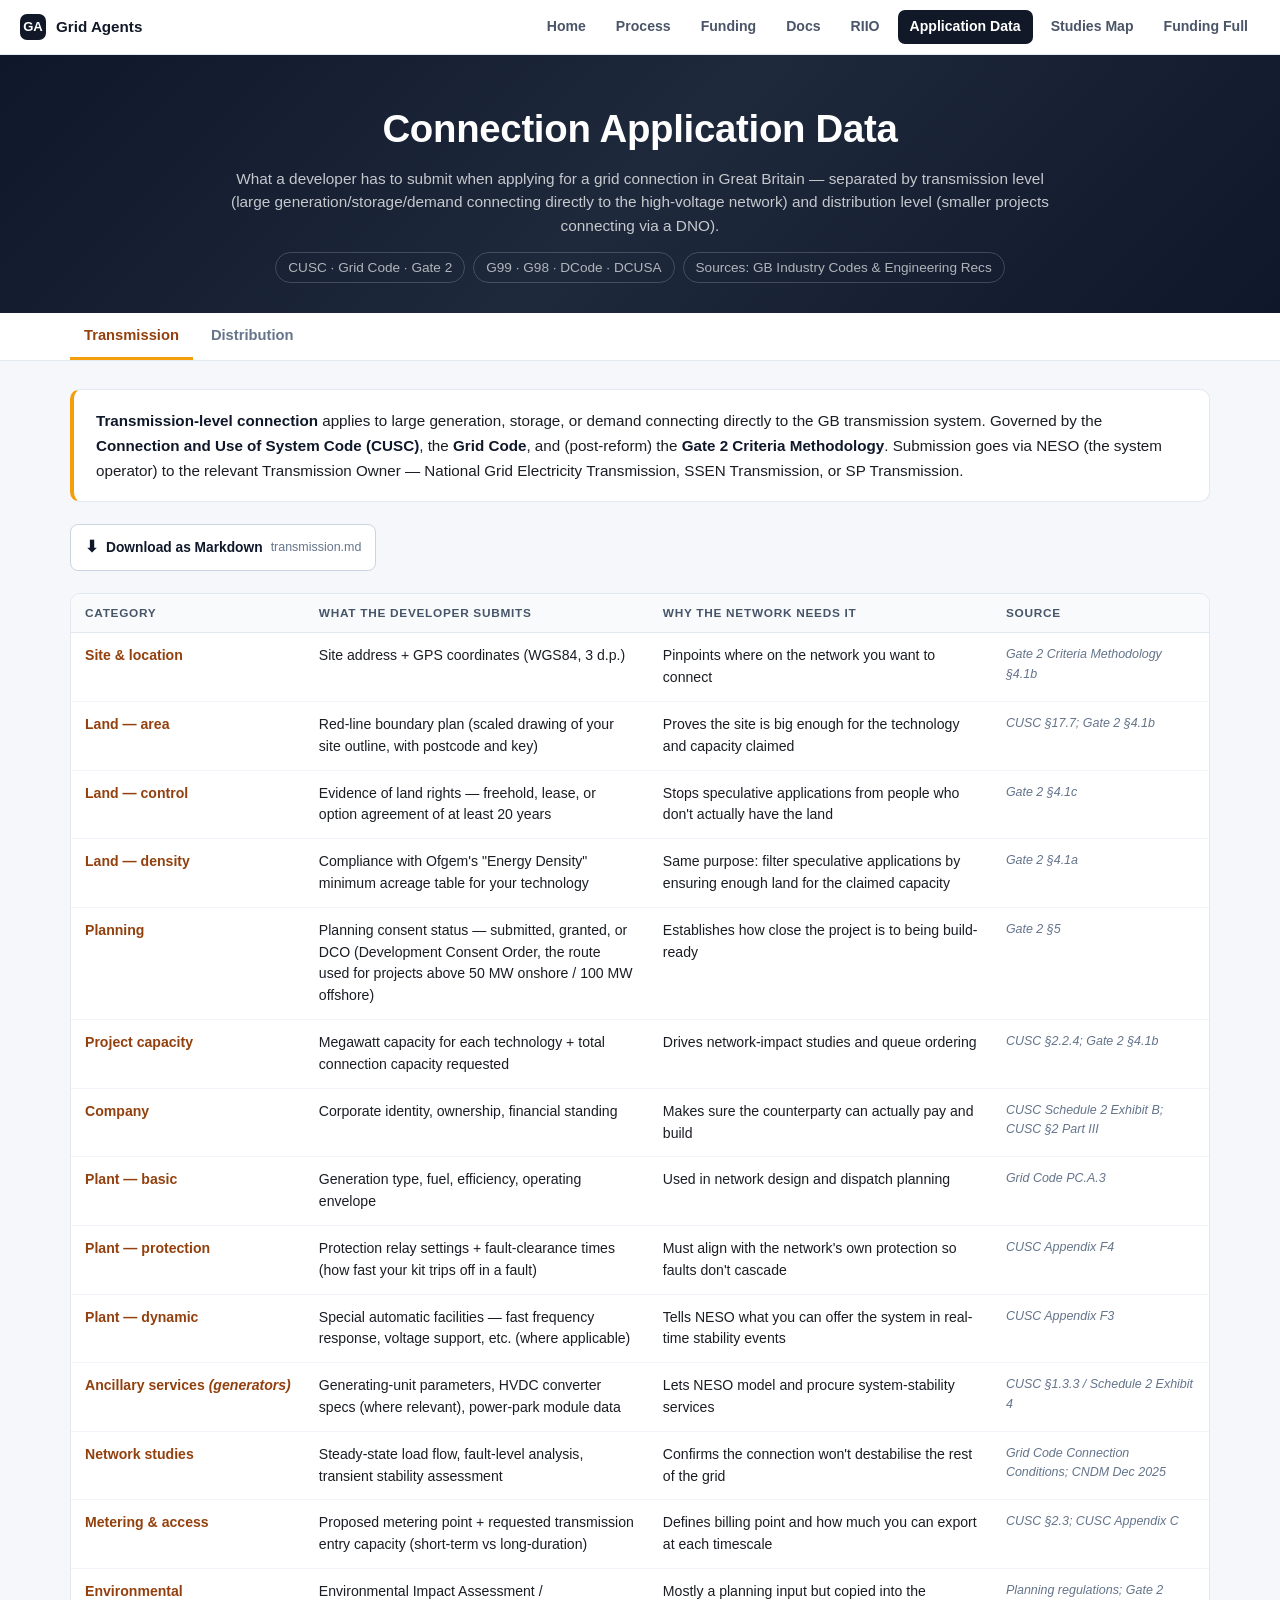
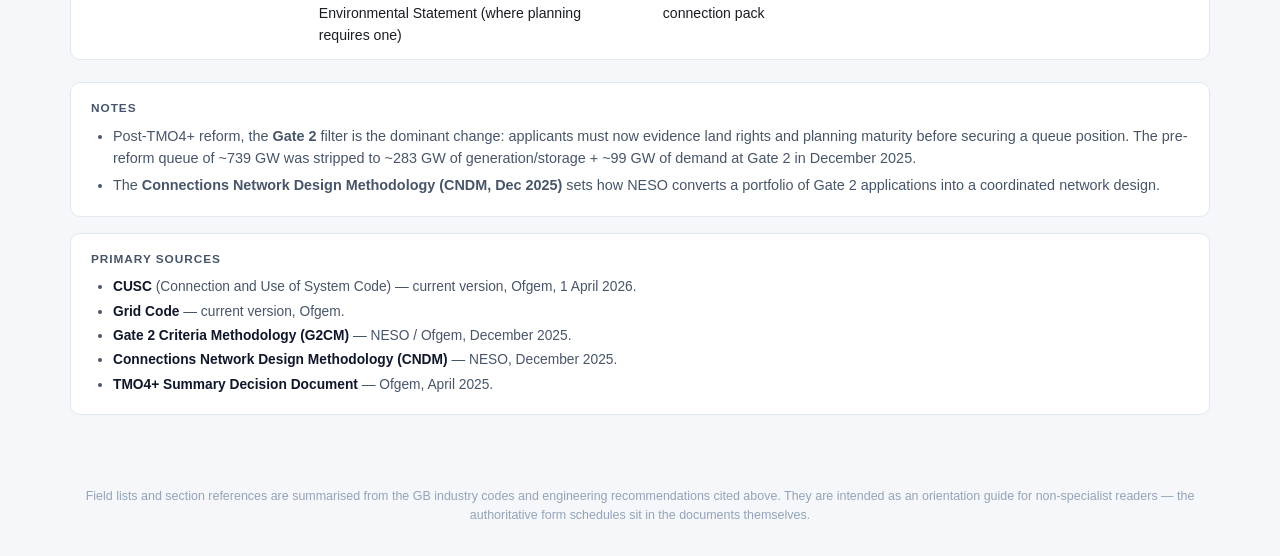
==== connection-application-data/index.html @ 0b3a5fea "add connection-application-data page; rewrite RIIO value-prop for non-technical readers - New /conne" ====
<!DOCTYPE html>
<html lang="en">
<head>
<meta charset="UTF-8">
<meta name="viewport" content="width=device-width, initial-scale=1.0">
<title>Connection Application Data — Transmission &amp; Distribution</title>
<link rel="stylesheet" href="../common/site-nav.css">
<script src="../common/site-nav.js" defer></script>
<style>
  * { margin: 0; padding: 0; box-sizing: border-box; }
  body {
    font-family: -apple-system, BlinkMacSystemFont, "Segoe UI", Roboto, "Helvetica Neue", Arial, sans-serif;
    background: #f5f7fa;
    color: #1a1d23;
    line-height: 1.55;
  }

  /* ── HERO ── */
  .hero {
    background: linear-gradient(135deg, #0f172a 0%, #1e293b 50%, #0f172a 100%);
    color: #fff;
    padding: 44px 20px 30px;
    text-align: center;
  }
  .hero h1 {
    font-size: clamp(1.7rem, 4vw, 2.4rem);
    margin-bottom: 8px;
    letter-spacing: -0.3px;
  }
  .hero-sub {
    color: rgba(255,255,255,0.75);
    max-width: 820px;
    margin: 0 auto 14px;
    font-size: 0.96rem;
  }
  .hero-stats {
    display: flex;
    gap: 8px;
    justify-content: center;
    flex-wrap: wrap;
    color: rgba(255,255,255,0.66);
    font-size: 0.85rem;
  }
  .hero-stat {
    border: 1px solid rgba(255,255,255,0.18);
    padding: 4px 12px;
    border-radius: 999px;
  }

  /* ── TABS ── */
  .tabs {
    background: #fff;
    border-bottom: 1px solid #e2e8f0;
    position: sticky;
    top: 54px;
    z-index: 50;
  }
  .tabs-inner {
    max-width: 1180px;
    margin: 0 auto;
    padding: 0 20px;
    display: flex;
    gap: 4px;
    overflow-x: auto;
  }
  .tab-btn {
    background: none;
    border: 0;
    padding: 14px 14px;
    font-size: 0.92rem;
    font-weight: 600;
    color: #64748b;
    cursor: pointer;
    border-bottom: 3px solid transparent;
    white-space: nowrap;
    font-family: inherit;
    transition: color 0.15s, border-color 0.15s;
  }
  .tab-btn:hover { color: #1a1d23; }
  .tab-btn.active.tx   { color: #92400e; border-bottom-color: #f59e0b; }
  .tab-btn.active.dist { color: #0369a1; border-bottom-color: #0ea5e9; }

  /* ── PANELS ── */
  .panel { display: none; }
  .panel.active { display: block; }
  .panel-inner {
    max-width: 1180px;
    margin: 0 auto;
    padding: 28px 20px 56px;
  }

  /* ── INTRO ── */
  .intro {
    background: #fff;
    border: 1px solid #e2e8f0;
    border-left: 4px solid #f59e0b;
    border-radius: 10px;
    padding: 18px 22px;
    margin-bottom: 22px;
    font-size: 0.95rem;
    color: #1a1d23;
    line-height: 1.65;
  }
  .panel.dist .intro { border-left-color: #0ea5e9; }
  .intro b { color: #0f172a; }

  /* ── TABLE ── */
  .data-table-wrap {
    background: #fff;
    border: 1px solid #e2e8f0;
    border-radius: 10px;
    overflow: hidden;
    margin-bottom: 22px;
  }
  table.data {
    width: 100%;
    border-collapse: collapse;
    font-size: 0.88rem;
  }
  table.data thead th {
    background: #f8fafc;
    color: #475569;
    text-align: left;
    font-size: 0.74rem;
    font-weight: 700;
    text-transform: uppercase;
    letter-spacing: 0.06em;
    padding: 10px 14px;
    border-bottom: 1px solid #e2e8f0;
  }
  table.data tbody td {
    padding: 12px 14px;
    border-bottom: 1px solid #f1f5f9;
    vertical-align: top;
    line-height: 1.55;
  }
  table.data tbody tr:last-child td { border-bottom: 0; }
  table.data tbody tr:hover { background: #fafbfc; }
  table.data .cat {
    font-weight: 700;
    color: #0f172a;
    white-space: nowrap;
  }
  .panel.tx   table.data .cat { color: #92400e; }
  .panel.dist table.data .cat { color: #0369a1; }
  table.data .src {
    font-size: 0.78rem;
    color: #64748b;
    font-style: italic;
  }
  @media (max-width: 760px) {
    table.data thead { display: none; }
    table.data tbody td { display: block; padding: 6px 14px; border: 0; }
    table.data tbody tr {
      display: block;
      border-bottom: 1px solid #e2e8f0;
      padding: 10px 0;
    }
    table.data tbody tr:last-child { border-bottom: 0; }
    table.data .cat { padding-top: 10px; font-size: 0.78rem; text-transform: uppercase; letter-spacing: 0.06em; }
    table.data .src { padding-bottom: 10px; }
  }

  /* ── NOTES + SOURCES ── */
  .notes, .srcbox {
    background: #fff;
    border: 1px solid #e2e8f0;
    border-radius: 10px;
    padding: 16px 20px;
    margin-bottom: 16px;
    font-size: 0.9rem;
    color: #475569;
  }
  .notes h3, .srcbox h3 {
    font-size: 0.74rem;
    text-transform: uppercase;
    letter-spacing: 0.08em;
    color: #475569;
    margin-bottom: 8px;
  }
  .notes ul { padding-left: 22px; }
  .notes li { margin-bottom: 4px; }
  .srcbox ul { padding-left: 22px; }
  .srcbox li { margin-bottom: 3px; font-size: 0.86rem; }
  .srcbox b { color: #0f172a; }

  /* ── DOWNLOAD STRIP ── */
  .download-strip {
    display: flex;
    gap: 12px;
    flex-wrap: wrap;
    margin-bottom: 22px;
  }
  .dl-btn {
    display: inline-flex;
    align-items: center;
    gap: 8px;
    padding: 10px 14px;
    background: #fff;
    border: 1px solid #cbd5e1;
    border-radius: 8px;
    color: #0f172a;
    font-size: 0.86rem;
    font-weight: 600;
    text-decoration: none;
    transition: all 0.15s;
  }
  .dl-btn:hover {
    border-color: #0f172a;
    background: #f8fafc;
    transform: translateY(-1px);
  }
  .dl-btn .dl-icon { font-size: 1rem; }
  .dl-btn .dl-meta { color: #64748b; font-weight: 500; font-size: 0.78rem; }

  /* ── DISCLAIMER ── */
  .disclaimer {
    max-width: 1180px;
    margin: 0 auto;
    padding: 0 20px 32px;
    color: #94a3b8;
    font-size: 0.78rem;
    text-align: center;
    line-height: 1.5;
  }
</style>
</head>
<body>

<header class="hero">
  <h1>Connection Application Data</h1>
  <div class="hero-sub">
    What a developer has to submit when applying for a grid connection in Great Britain — separated by transmission level (large generation/storage/demand connecting directly to the high-voltage network) and distribution level (smaller projects connecting via a DNO).
  </div>
  <div class="hero-stats">
    <span class="hero-stat">CUSC · Grid Code · Gate 2</span>
    <span class="hero-stat">G99 · G98 · DCode · DCUSA</span>
    <span class="hero-stat">Sources: GB Industry Codes &amp; Engineering Recs</span>
  </div>
</header>

<nav class="tabs" aria-label="Sections">
  <div class="tabs-inner" id="tabs">
    <button class="tab-btn tx active" data-tab="tx">Transmission</button>
    <button class="tab-btn dist" data-tab="dist">Distribution</button>
  </div>
</nav>

<!-- ═══ TRANSMISSION ═══ -->
<section class="panel tx active" id="panel-tx">
  <div class="panel-inner">

    <div class="intro">
      <b>Transmission-level connection</b> applies to large generation, storage, or demand connecting directly to the GB transmission system. Governed by the <b>Connection and Use of System Code (CUSC)</b>, the <b>Grid Code</b>, and (post-reform) the <b>Gate 2 Criteria Methodology</b>. Submission goes via NESO (the system operator) to the relevant Transmission Owner — National Grid Electricity Transmission, SSEN Transmission, or SP Transmission.
    </div>

    <div class="download-strip">
      <a class="dl-btn" href="transmission.md" download>
        <span class="dl-icon">⬇</span>
        <span>Download as Markdown</span>
        <span class="dl-meta">transmission.md</span>
      </a>
    </div>

    <div class="data-table-wrap">
      <table class="data">
        <thead>
          <tr>
            <th style="width: 16%">Category</th>
            <th style="width: 32%">What the developer submits</th>
            <th style="width: 32%">Why the network needs it</th>
            <th style="width: 20%">Source</th>
          </tr>
        </thead>
        <tbody>
          <tr><td class="cat">Site &amp; location</td><td>Site address + GPS coordinates (WGS84, 3 d.p.)</td><td>Pinpoints where on the network you want to connect</td><td class="src">Gate 2 Criteria Methodology §4.1b</td></tr>
          <tr><td class="cat">Land — area</td><td>Red-line boundary plan (scaled drawing of your site outline, with postcode and key)</td><td>Proves the site is big enough for the technology and capacity claimed</td><td class="src">CUSC §17.7; Gate 2 §4.1b</td></tr>
          <tr><td class="cat">Land — control</td><td>Evidence of land rights — freehold, lease, or option agreement of at least 20 years</td><td>Stops speculative applications from people who don't actually have the land</td><td class="src">Gate 2 §4.1c</td></tr>
          <tr><td class="cat">Land — density</td><td>Compliance with Ofgem's "Energy Density" minimum acreage table for your technology</td><td>Same purpose: filter speculative applications by ensuring enough land for the claimed capacity</td><td class="src">Gate 2 §4.1a</td></tr>
          <tr><td class="cat">Planning</td><td>Planning consent status — submitted, granted, or DCO (Development Consent Order, the route used for projects above 50 MW onshore / 100 MW offshore)</td><td>Establishes how close the project is to being build-ready</td><td class="src">Gate 2 §5</td></tr>
          <tr><td class="cat">Project capacity</td><td>Megawatt capacity for each technology + total connection capacity requested</td><td>Drives network-impact studies and queue ordering</td><td class="src">CUSC §2.2.4; Gate 2 §4.1b</td></tr>
          <tr><td class="cat">Company</td><td>Corporate identity, ownership, financial standing</td><td>Makes sure the counterparty can actually pay and build</td><td class="src">CUSC Schedule 2 Exhibit B; CUSC §2 Part III</td></tr>
          <tr><td class="cat">Plant — basic</td><td>Generation type, fuel, efficiency, operating envelope</td><td>Used in network design and dispatch planning</td><td class="src">Grid Code PC.A.3</td></tr>
          <tr><td class="cat">Plant — protection</td><td>Protection relay settings + fault-clearance times (how fast your kit trips off in a fault)</td><td>Must align with the network's own protection so faults don't cascade</td><td class="src">CUSC Appendix F4</td></tr>
          <tr><td class="cat">Plant — dynamic</td><td>Special automatic facilities — fast frequency response, voltage support, etc. (where applicable)</td><td>Tells NESO what you can offer the system in real-time stability events</td><td class="src">CUSC Appendix F3</td></tr>
          <tr><td class="cat">Ancillary services <em>(generators)</em></td><td>Generating-unit parameters, HVDC converter specs (where relevant), power-park module data</td><td>Lets NESO model and procure system-stability services</td><td class="src">CUSC §1.3.3 / Schedule 2 Exhibit 4</td></tr>
          <tr><td class="cat">Network studies</td><td>Steady-state load flow, fault-level analysis, transient stability assessment</td><td>Confirms the connection won't destabilise the rest of the grid</td><td class="src">Grid Code Connection Conditions; CNDM Dec 2025</td></tr>
          <tr><td class="cat">Metering &amp; access</td><td>Proposed metering point + requested transmission entry capacity (short-term vs long-duration)</td><td>Defines billing point and how much you can export at each timescale</td><td class="src">CUSC §2.3; CUSC Appendix C</td></tr>
          <tr><td class="cat">Environmental</td><td>Environmental Impact Assessment / Environmental Statement (where planning requires one)</td><td>Mostly a planning input but copied into the connection pack</td><td class="src">Planning regulations; Gate 2</td></tr>
        </tbody>
      </table>
    </div>

    <div class="notes">
      <h3>Notes</h3>
      <ul>
        <li>Post-TMO4+ reform, the <b>Gate 2</b> filter is the dominant change: applicants must now evidence land rights and planning maturity before securing a queue position. The pre-reform queue of ~739 GW was stripped to ~283 GW of generation/storage + ~99 GW of demand at Gate 2 in December 2025.</li>
        <li>The <b>Connections Network Design Methodology (CNDM, Dec 2025)</b> sets how NESO converts a portfolio of Gate 2 applications into a coordinated network design.</li>
      </ul>
    </div>

    <div class="srcbox">
      <h3>Primary sources</h3>
      <ul>
        <li><b>CUSC</b> (Connection and Use of System Code) — current version, Ofgem, 1 April 2026.</li>
        <li><b>Grid Code</b> — current version, Ofgem.</li>
        <li><b>Gate 2 Criteria Methodology (G2CM)</b> — NESO / Ofgem, December 2025.</li>
        <li><b>Connections Network Design Methodology (CNDM)</b> — NESO, December 2025.</li>
        <li><b>TMO4+ Summary Decision Document</b> — Ofgem, April 2025.</li>
      </ul>
    </div>
  </div>
</section>

<!-- ═══ DISTRIBUTION ═══ -->
<section class="panel dist" id="panel-dist">
  <div class="panel-inner">

    <div class="intro">
      <b>Distribution-level connection</b> applies to smaller generation (broadly under ~50 MW) and demand connecting via a <b>Distribution Network Operator (DNO)</b> — the company that owns the lower-voltage local network. Governed by the <b>Distribution Code (DCode)</b>, <b>Engineering Recommendation G99</b> for generation (and <b>G98</b> for the smallest microgenerators), and <b>DCUSA</b> for the commercial side. The pathway and form depend on the project's G99 <b>Type</b>: A is the smallest (≤1 MW), B is 1–10 MW, C is 10–50 MW, D is ≥50 MW or transmission-connected.
    </div>

    <div class="download-strip">
      <a class="dl-btn" href="distribution.md" download>
        <span class="dl-icon">⬇</span>
        <span>Download as Markdown</span>
        <span class="dl-meta">distribution.md</span>
      </a>
    </div>

    <div class="data-table-wrap">
      <table class="data">
        <thead>
          <tr>
            <th style="width: 16%">Category</th>
            <th style="width: 32%">What the developer submits</th>
            <th style="width: 32%">Why the DNO needs it</th>
            <th style="width: 20%">Source</th>
          </tr>
        </thead>
        <tbody>
          <tr><td class="cat">Applicant</td><td>Customer name, address, agent / installer details</td><td>Identifies counterparty and point of contact</td><td class="src">G99 Design Phase</td></tr>
          <tr><td class="cat">Site plan</td><td>Scaled plan showing buildings, roads, boundary, and proposed substation location</td><td>DNO needs to know what's there before quoting design and cost</td><td class="src">G99 Design Phase; DCode DPC §6</td></tr>
          <tr><td class="cat">Connection point</td><td>Proposed metering location + maximum capacity (kVA) at each point</td><td>Defines where the meter goes and how much power can flow</td><td class="src">G99 Design Phase</td></tr>
          <tr><td class="cat">Project type</td><td>G99 classification — Type A (≤1 MW), Type B (1–10 MW), Type C (10–50 MW), Type D (≥50 MW or transmission-connected)</td><td>Sets which application pathway, form, and tests apply</td><td class="src">G99 §2.2</td></tr>
          <tr><td class="cat">Technology</td><td>Fuel / technology — solar PV, wind, battery, CHP, etc. — and how it interfaces with the network</td><td>Determines control and protection requirements</td><td class="src">G99 Standard Application / Fast-Track SGI-1/2/3</td></tr>
          <tr><td class="cat">Type-test evidence</td><td>Manufacturer certification that the unit passes the relevant type test (G98 for the smallest, G99 above)</td><td>Confirms the equipment is approved for use on a UK distribution network</td><td class="src">G99 Construction Phase; DCode DPC §7</td></tr>
          <tr><td class="cat">PGMD <em>(Type B/C/D)</em></td><td>Power Generating Module Document — compliance statement + full technical data sheet</td><td>Single document evidencing the unit meets every G99 criterion</td><td class="src">G99 Construction Phase</td></tr>
          <tr><td class="cat">Protection &amp; islanding</td><td>Settings for the relays + the anti-islanding scheme (which prevents you keeping a dead bit of the grid energised on your own)</td><td>Critical for safety of DNO field staff during faults</td><td class="src">G99 §16–19</td></tr>
          <tr><td class="cat">Performance data</td><td>Efficiency curves, active / reactive power control range, voltage-control capability</td><td>DNO uses this to design the local network around your kit</td><td class="src">G99 Annex C</td></tr>
          <tr><td class="cat">Network impact study</td><td>Output of any impact assessment / feasibility study run before submission (where the application size requires it)</td><td>Identifies whether reinforcement is needed or whether you accept curtailed export</td><td class="src">G99 Fast-Track or Standard pathway</td></tr>
          <tr><td class="cat">Installation form</td><td>Form A1-1 / A1-2 (Type A) or Standard Application Form (Type B/C/D)</td><td>The DNO's permission slip — pre-installation for Type B+, post-installation notification for some Type A</td><td class="src">G99 Forms A1-1, A1-2, A3-1, A3-2</td></tr>
          <tr><td class="cat">Commissioning tests</td><td>Test results — Type A: A3-1 / A3-2; Type B/C: Form B3 / C3 + interface-protection test report</td><td>Proves the kit actually behaves on site as it did in the factory</td><td class="src">G99 §16–19</td></tr>
          <tr><td class="cat">Operational Notifications <em>(B/C/D)</em></td><td>EON (Energisation), ION (Interim), FON (Final) — three sequential sign-offs</td><td>Lets the DNO release energisation in stages, withholding final approval until everything is confirmed</td><td class="src">G99 Operational Notifications</td></tr>
          <tr><td class="cat">Land &amp; planning</td><td>Evidence of right to occupy + any planning consent</td><td>Same as transmission, scaled down: prevents speculative applications</td><td class="src">DCode DPC §6</td></tr>
        </tbody>
      </table>
    </div>

    <div class="notes">
      <h3>Notes</h3>
      <ul>
        <li>The G98 / G99 split is a <b>size cut-off</b>: G98 covers fit-and-inform installations up to 16 A per phase (typical domestic rooftop solar). G99 covers everything larger.</li>
        <li>Type A applications are deliberately streamlined — the network impact of a single small generator is local. Larger Types (B / C / D) carry progressively more documentation and stage-gated commissioning, because their fault contribution and voltage impact reach further.</li>
      </ul>
    </div>

    <div class="srcbox">
      <h3>Primary sources</h3>
      <ul>
        <li><b>Distribution Code (DCode)</b> — version 58, Energy Networks Association.</li>
        <li><b>DCUSA</b> (Distribution Connection and Use of System Agreement) — version 18.1.</li>
        <li><b>Engineering Recommendation G99</b> — guidance document, ENA, January 2023.</li>
        <li><b>Engineering Recommendation G98</b> — for fit-and-inform microgeneration installations.</li>
      </ul>
    </div>
  </div>
</section>

<div class="disclaimer">
  Field lists and section references are summarised from the GB industry codes and engineering recommendations cited above. They are intended as an orientation guide for non-specialist readers — the authoritative form schedules sit in the documents themselves.
</div>

<script>
(function () {
  const tabsRoot = document.getElementById("tabs");
  tabsRoot.addEventListener("click", function (e) {
    const btn = e.target.closest(".tab-btn");
    if (!btn) return;
    const tab = btn.dataset.tab;
    tabsRoot.querySelectorAll(".tab-btn").forEach(b => b.classList.toggle("active", b === btn));
    document.querySelectorAll(".panel").forEach(p => {
      p.classList.toggle("active", p.id === "panel-" + tab);
    });
    window.scrollTo({ top: 0, behavior: "smooth" });
  });
})();
</script>
</body>
</html>
---- common/site-nav.css ----
.site-nav {
  position: sticky;
  top: 0;
  z-index: 900;
  background: rgba(255, 255, 255, 0.96);
  border-bottom: 1px solid #e2e8f0;
  box-shadow: 0 1px 2px rgba(15, 23, 42, 0.04);
  color: #1a1d23;
  font-family: -apple-system, BlinkMacSystemFont, "Segoe UI", Roboto, "Helvetica Neue", Arial, sans-serif;
  backdrop-filter: blur(12px);
}

.site-nav * {
  box-sizing: border-box;
}

.site-nav__inner {
  max-width: 1400px;
  min-height: 54px;
  margin: 0 auto;
  padding: 0 20px;
  display: flex;
  align-items: center;
  gap: 16px;
}

.site-nav__brand {
  display: inline-flex;
  align-items: center;
  gap: 10px;
  color: #111827;
  text-decoration: none;
  font-size: 0.95rem;
  font-weight: 700;
  white-space: nowrap;
}

.site-nav__mark {
  width: 26px;
  height: 26px;
  border-radius: 7px;
  display: inline-flex;
  align-items: center;
  justify-content: center;
  background: #111827;
  color: #fff;
  font-size: 0.82rem;
  line-height: 1;
  letter-spacing: 0;
}

.site-nav__links {
  margin-left: auto;
  display: flex;
  align-items: center;
  gap: 6px;
}

.site-nav__link {
  display: inline-flex;
  align-items: center;
  min-height: 34px;
  padding: 0 12px;
  border-radius: 7px;
  color: #4a5568;
  text-decoration: none;
  font-size: 0.88rem;
  font-weight: 600;
  white-space: nowrap;
}

.site-nav__link:hover {
  background: #f1f5f9;
  color: #111827;
}

.site-nav__link[aria-current="page"] {
  background: #111827;
  color: #fff;
}

.site-nav__toggle {
  display: none;
  margin-left: auto;
  width: 38px;
  height: 38px;
  border: 1px solid #cbd5e1;
  border-radius: 8px;
  background: #fff;
  color: #111827;
  cursor: pointer;
  align-items: center;
  justify-content: center;
}

.site-nav__toggle:hover {
  background: #f8fafc;
}

.site-nav__toggle-lines,
.site-nav__toggle-lines::before,
.site-nav__toggle-lines::after {
  width: 18px;
  height: 2px;
  display: block;
  border-radius: 999px;
  background: currentColor;
  content: "";
}

.site-nav__toggle-lines {
  position: relative;
}

.site-nav__toggle-lines::before,
.site-nav__toggle-lines::after {
  position: absolute;
  left: 0;
}

.site-nav__toggle-lines::before {
  top: -6px;
}

.site-nav__toggle-lines::after {
  top: 6px;
}

.site-nav__sr-only {
  position: absolute;
  width: 1px;
  height: 1px;
  padding: 0;
  margin: -1px;
  overflow: hidden;
  clip: rect(0, 0, 0, 0);
  white-space: nowrap;
  border: 0;
}

body.has-site-nav {
  scroll-padding-top: 64px;
}

@media (max-width: 780px) {
  .site-nav__inner {
    min-height: 52px;
    padding: 0 14px;
    flex-wrap: wrap;
    gap: 8px 12px;
  }

  .site-nav__toggle {
    display: inline-flex;
  }

  .site-nav__links {
    width: 100%;
    margin-left: 0;
    display: none;
    flex-direction: column;
    align-items: stretch;
    gap: 6px;
    padding: 0 0 12px;
  }

  .site-nav.is-open .site-nav__links {
    display: flex;
  }

  .site-nav__link {
    min-height: 40px;
    padding: 0 12px;
  }
}

@media (prefers-reduced-motion: reduce) {
  .site-nav *,
  .site-nav *::before,
  .site-nav *::after {
    transition-duration: 0.01ms !important;
    animation-duration: 0.01ms !important;
    animation-iteration-count: 1 !important;
  }
}
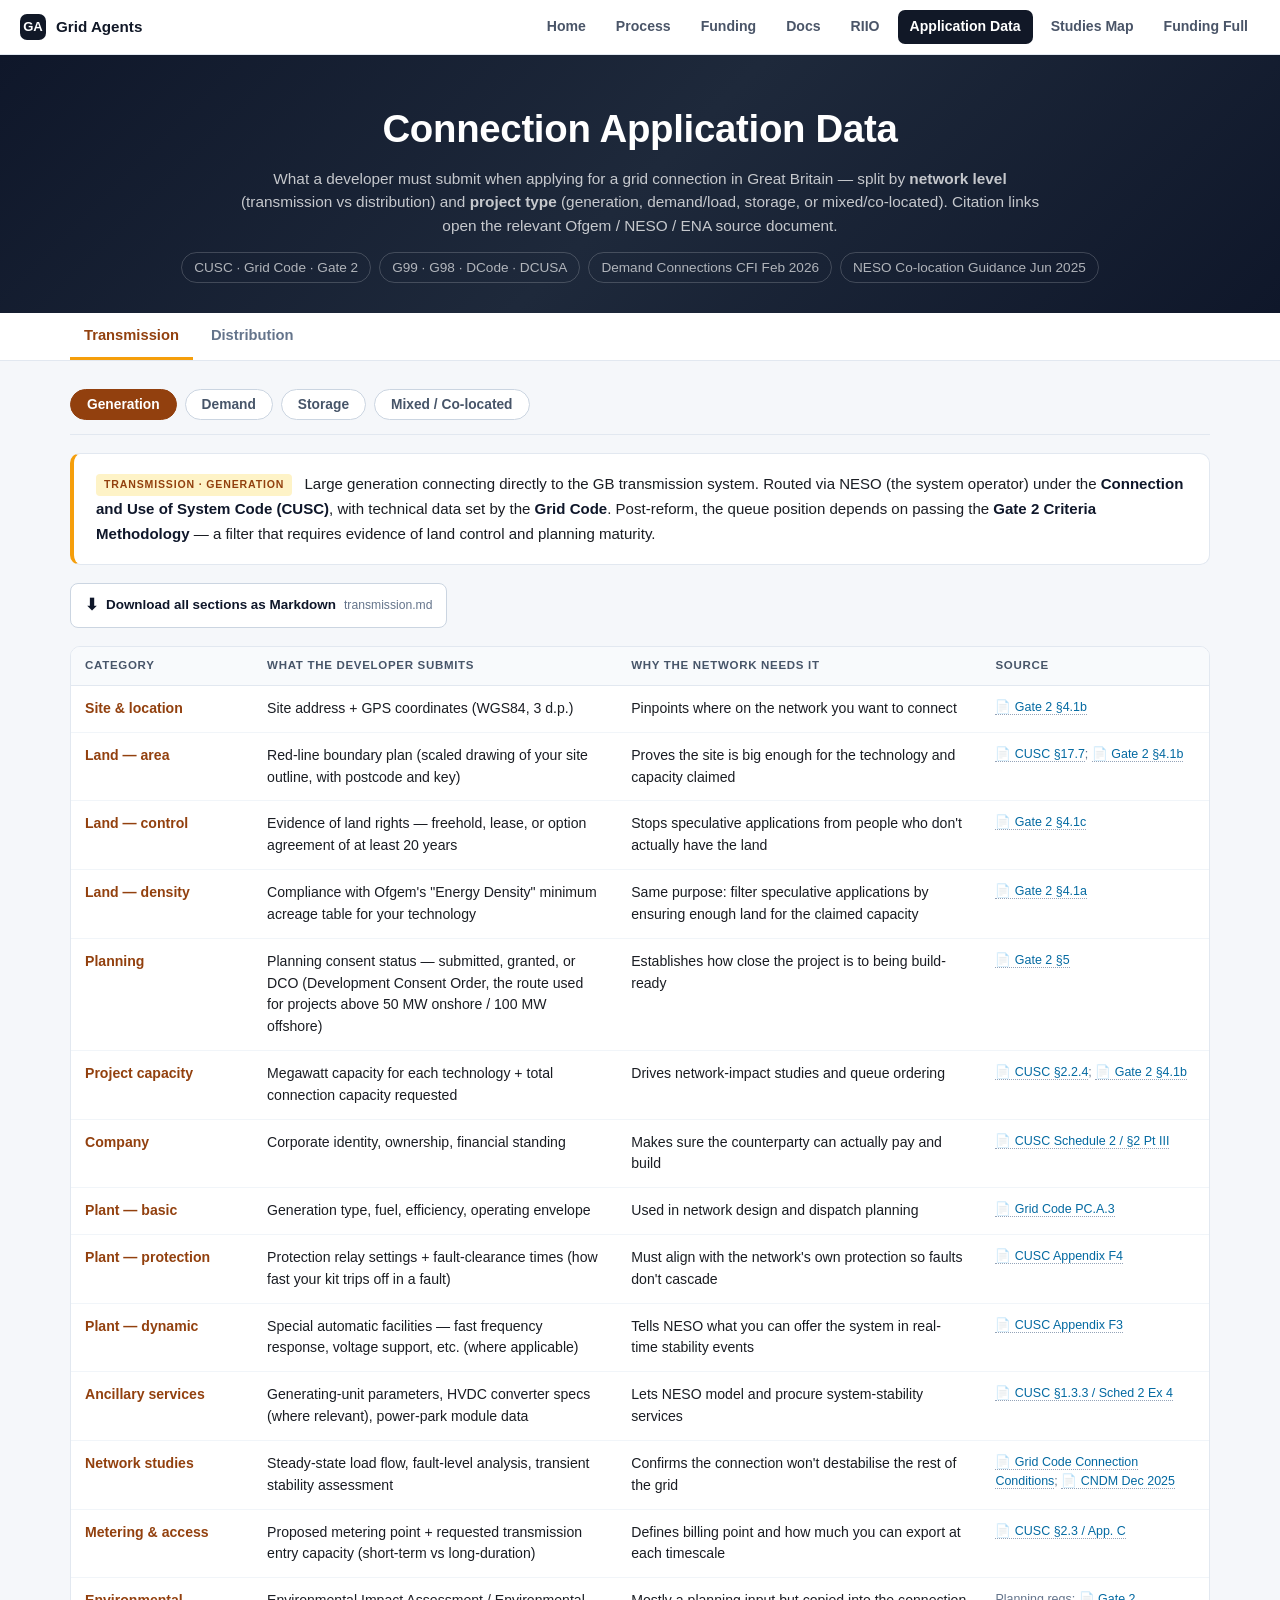
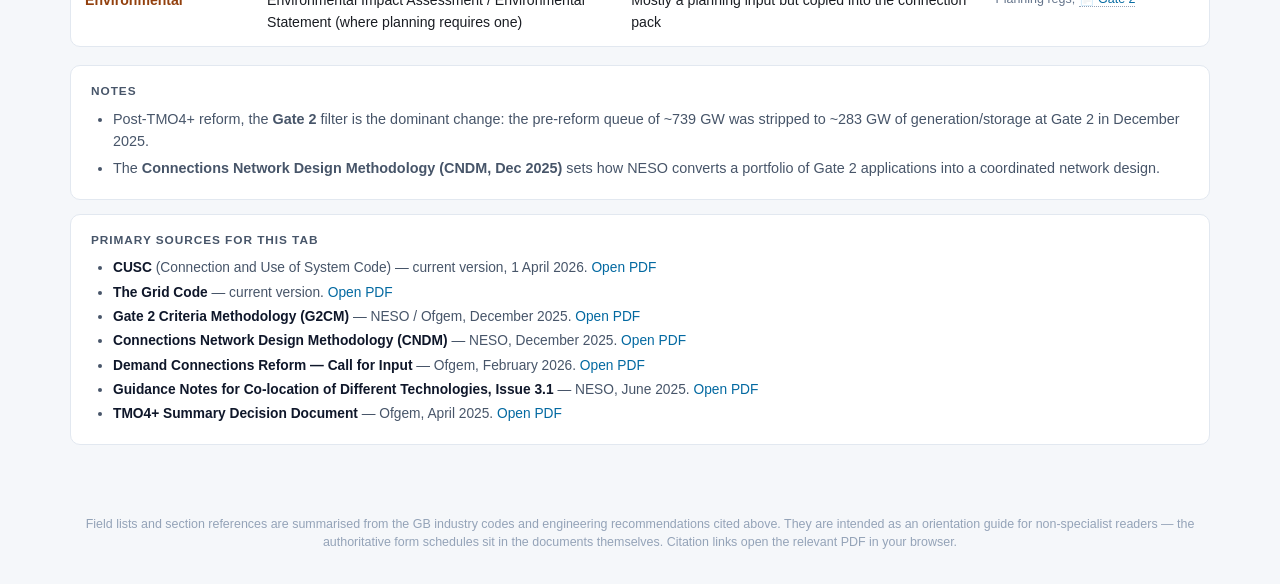
==== commit 88d2b169: "add by-project-type tabs and host source PDFs for citation click-through - Restructure connection-ap" ====
--- a/connection-application-data/index.html
+++ b/connection-application-data/index.html
@@ -3,7 +3,7 @@
 <head>
 <meta charset="UTF-8">
 <meta name="viewport" content="width=device-width, initial-scale=1.0">
-<title>Connection Application Data — Transmission &amp; Distribution</title>
+<title>Connection Application Data — by Network Level &amp; Project Type</title>
 <link rel="stylesheet" href="../common/site-nav.css">
 <script src="../common/site-nav.js" defer></script>
 <style>
@@ -15,39 +15,18 @@
     line-height: 1.55;
   }
 
-  /* ── HERO ── */
   .hero {
     background: linear-gradient(135deg, #0f172a 0%, #1e293b 50%, #0f172a 100%);
     color: #fff;
     padding: 44px 20px 30px;
     text-align: center;
   }
-  .hero h1 {
-    font-size: clamp(1.7rem, 4vw, 2.4rem);
-    margin-bottom: 8px;
-    letter-spacing: -0.3px;
-  }
-  .hero-sub {
-    color: rgba(255,255,255,0.75);
-    max-width: 820px;
-    margin: 0 auto 14px;
-    font-size: 0.96rem;
-  }
-  .hero-stats {
-    display: flex;
-    gap: 8px;
-    justify-content: center;
-    flex-wrap: wrap;
-    color: rgba(255,255,255,0.66);
-    font-size: 0.85rem;
-  }
-  .hero-stat {
-    border: 1px solid rgba(255,255,255,0.18);
-    padding: 4px 12px;
-    border-radius: 999px;
-  }
-
-  /* ── TABS ── */
+  .hero h1 { font-size: clamp(1.7rem, 4vw, 2.4rem); margin-bottom: 8px; letter-spacing: -0.3px; }
+  .hero-sub { color: rgba(255,255,255,0.75); max-width: 820px; margin: 0 auto 14px; font-size: 0.96rem; }
+  .hero-stats { display: flex; gap: 8px; justify-content: center; flex-wrap: wrap; color: rgba(255,255,255,0.66); font-size: 0.85rem; }
+  .hero-stat { border: 1px solid rgba(255,255,255,0.18); padding: 4px 12px; border-radius: 999px; }
+
+  /* Primary tabs (T / D) */
   .tabs {
     background: #fff;
     border-bottom: 1px solid #e2e8f0;
@@ -56,98 +35,155 @@
     z-index: 50;
   }
   .tabs-inner {
-    max-width: 1180px;
-    margin: 0 auto;
-    padding: 0 20px;
-    display: flex;
-    gap: 4px;
-    overflow-x: auto;
+    max-width: 1180px; margin: 0 auto; padding: 0 20px;
+    display: flex; gap: 4px; overflow-x: auto;
   }
   .tab-btn {
-    background: none;
-    border: 0;
-    padding: 14px 14px;
-    font-size: 0.92rem;
-    font-weight: 600;
-    color: #64748b;
-    cursor: pointer;
-    border-bottom: 3px solid transparent;
-    white-space: nowrap;
-    font-family: inherit;
+    background: none; border: 0; padding: 14px 14px;
+    font-size: 0.92rem; font-weight: 600; color: #64748b;
+    cursor: pointer; border-bottom: 3px solid transparent;
+    white-space: nowrap; font-family: inherit;
     transition: color 0.15s, border-color 0.15s;
   }
   .tab-btn:hover { color: #1a1d23; }
   .tab-btn.active.tx   { color: #92400e; border-bottom-color: #f59e0b; }
   .tab-btn.active.dist { color: #0369a1; border-bottom-color: #0ea5e9; }
 
-  /* ── PANELS ── */
   .panel { display: none; }
   .panel.active { display: block; }
   .panel-inner {
-    max-width: 1180px;
-    margin: 0 auto;
-    padding: 28px 20px 56px;
-  }
-
-  /* ── INTRO ── */
+    max-width: 1180px; margin: 0 auto; padding: 28px 20px 56px;
+  }
+
+  /* Sub-tabs (Generation / Demand / Storage / Mixed) */
+  .subtabs {
+    display: flex; gap: 8px; flex-wrap: wrap;
+    margin-bottom: 18px;
+    padding-bottom: 14px;
+    border-bottom: 1px solid #e2e8f0;
+  }
+  .sub-btn {
+    background: #fff;
+    border: 1px solid #cbd5e1;
+    color: #475569;
+    border-radius: 999px;
+    padding: 7px 16px;
+    font-size: 0.86rem;
+    font-weight: 600;
+    cursor: pointer;
+    font-family: inherit;
+    transition: all 0.15s;
+  }
+  .sub-btn:hover { border-color: #0f172a; color: #0f172a; }
+  .panel.tx .sub-btn.active   { background: #92400e; color: #fff; border-color: #92400e; }
+  .panel.dist .sub-btn.active { background: #0369a1; color: #fff; border-color: #0369a1; }
+
+  .subpanel { display: none; }
+  .subpanel.active { display: block; }
+
+  /* Intro card per sub-panel */
   .intro {
     background: #fff;
     border: 1px solid #e2e8f0;
     border-left: 4px solid #f59e0b;
     border-radius: 10px;
     padding: 18px 22px;
-    margin-bottom: 22px;
-    font-size: 0.95rem;
+    margin-bottom: 18px;
+    font-size: 0.94rem;
     color: #1a1d23;
     line-height: 1.65;
   }
   .panel.dist .intro { border-left-color: #0ea5e9; }
   .intro b { color: #0f172a; }
-
-  /* ── TABLE ── */
+  .intro .badge {
+    display: inline-block;
+    font-size: 0.66rem; font-weight: 700;
+    letter-spacing: 0.08em; text-transform: uppercase;
+    background: #fef3c7; color: #92400e;
+    padding: 2px 8px; border-radius: 4px;
+    margin-right: 8px; vertical-align: middle;
+  }
+  .panel.dist .intro .badge { background: #e0f2fe; color: #0369a1; }
+
+  /* Headline / scale strip */
+  .scale-strip {
+    display: grid;
+    grid-template-columns: repeat(auto-fit, minmax(170px, 1fr));
+    gap: 10px;
+    margin-bottom: 18px;
+  }
+  .scale-item {
+    background: #fff;
+    border: 1px solid #e2e8f0;
+    border-radius: 8px;
+    padding: 10px 14px;
+  }
+  .scale-item .lbl {
+    font-size: 0.66rem; text-transform: uppercase;
+    letter-spacing: 0.06em; color: #64748b; font-weight: 700;
+    margin-bottom: 3px;
+  }
+  .scale-item .val {
+    font-size: 0.92rem; font-weight: 700; color: #0f172a;
+  }
+
+  /* Download */
+  .download-strip {
+    display: flex; gap: 12px; flex-wrap: wrap;
+    margin-bottom: 18px;
+  }
+  .dl-btn {
+    display: inline-flex; align-items: center; gap: 8px;
+    padding: 9px 14px;
+    background: #fff;
+    border: 1px solid #cbd5e1;
+    border-radius: 8px;
+    color: #0f172a;
+    font-size: 0.84rem; font-weight: 600;
+    text-decoration: none;
+    transition: all 0.15s;
+  }
+  .dl-btn:hover { border-color: #0f172a; background: #f8fafc; transform: translateY(-1px); }
+  .dl-btn .dl-icon { font-size: 1rem; }
+  .dl-btn .dl-meta { color: #64748b; font-weight: 500; font-size: 0.76rem; }
+
+  /* Table */
   .data-table-wrap {
     background: #fff;
     border: 1px solid #e2e8f0;
     border-radius: 10px;
     overflow: hidden;
-    margin-bottom: 22px;
-  }
-  table.data {
-    width: 100%;
-    border-collapse: collapse;
-    font-size: 0.88rem;
-  }
+    margin-bottom: 18px;
+  }
+  table.data { width: 100%; border-collapse: collapse; font-size: 0.88rem; }
   table.data thead th {
-    background: #f8fafc;
-    color: #475569;
+    background: #f8fafc; color: #475569;
     text-align: left;
-    font-size: 0.74rem;
-    font-weight: 700;
-    text-transform: uppercase;
-    letter-spacing: 0.06em;
-    padding: 10px 14px;
-    border-bottom: 1px solid #e2e8f0;
+    font-size: 0.72rem; font-weight: 700;
+    text-transform: uppercase; letter-spacing: 0.06em;
+    padding: 10px 14px; border-bottom: 1px solid #e2e8f0;
   }
   table.data tbody td {
     padding: 12px 14px;
     border-bottom: 1px solid #f1f5f9;
-    vertical-align: top;
-    line-height: 1.55;
+    vertical-align: top; line-height: 1.55;
   }
   table.data tbody tr:last-child td { border-bottom: 0; }
   table.data tbody tr:hover { background: #fafbfc; }
-  table.data .cat {
-    font-weight: 700;
-    color: #0f172a;
-    white-space: nowrap;
-  }
+  table.data .cat { font-weight: 700; color: #0f172a; white-space: nowrap; }
   .panel.tx   table.data .cat { color: #92400e; }
   .panel.dist table.data .cat { color: #0369a1; }
-  table.data .src {
-    font-size: 0.78rem;
-    color: #64748b;
-    font-style: italic;
-  }
+  table.data .src { font-size: 0.78rem; color: #64748b; }
+  table.data .src a {
+    color: #0369a1;
+    text-decoration: none;
+    border-bottom: 1px dotted #94a3b8;
+    transition: color 0.15s, border-color 0.15s;
+  }
+  table.data .src a:hover { color: #075985; border-bottom-color: #0369a1; }
+  table.data .src a::before { content: "📄 "; opacity: 0.6; }
+  table.data .src a:hover::before { opacity: 1; }
+
   @media (max-width: 760px) {
     table.data thead { display: none; }
     table.data tbody td { display: block; padding: 6px 14px; border: 0; }
@@ -161,21 +197,19 @@
     table.data .src { padding-bottom: 10px; }
   }
 
-  /* ── NOTES + SOURCES ── */
+  /* Notes + sources */
   .notes, .srcbox {
     background: #fff;
     border: 1px solid #e2e8f0;
     border-radius: 10px;
     padding: 16px 20px;
-    margin-bottom: 16px;
+    margin-bottom: 14px;
     font-size: 0.9rem;
     color: #475569;
   }
   .notes h3, .srcbox h3 {
-    font-size: 0.74rem;
-    text-transform: uppercase;
-    letter-spacing: 0.08em;
-    color: #475569;
+    font-size: 0.74rem; text-transform: uppercase;
+    letter-spacing: 0.08em; color: #475569;
     margin-bottom: 8px;
   }
   .notes ul { padding-left: 22px; }
@@ -183,37 +217,9 @@
   .srcbox ul { padding-left: 22px; }
   .srcbox li { margin-bottom: 3px; font-size: 0.86rem; }
   .srcbox b { color: #0f172a; }
-
-  /* ── DOWNLOAD STRIP ── */
-  .download-strip {
-    display: flex;
-    gap: 12px;
-    flex-wrap: wrap;
-    margin-bottom: 22px;
-  }
-  .dl-btn {
-    display: inline-flex;
-    align-items: center;
-    gap: 8px;
-    padding: 10px 14px;
-    background: #fff;
-    border: 1px solid #cbd5e1;
-    border-radius: 8px;
-    color: #0f172a;
-    font-size: 0.86rem;
-    font-weight: 600;
-    text-decoration: none;
-    transition: all 0.15s;
-  }
-  .dl-btn:hover {
-    border-color: #0f172a;
-    background: #f8fafc;
-    transform: translateY(-1px);
-  }
-  .dl-btn .dl-icon { font-size: 1rem; }
-  .dl-btn .dl-meta { color: #64748b; font-weight: 500; font-size: 0.78rem; }
-
-  /* ── DISCLAIMER ── */
+  .srcbox a { color: #0369a1; text-decoration: none; }
+  .srcbox a:hover { text-decoration: underline; }
+
   .disclaimer {
     max-width: 1180px;
     margin: 0 auto;
@@ -223,6 +229,19 @@
     text-align: center;
     line-height: 1.5;
   }
+
+  /* Cross-cutting note for "applies the same as gen" tabs */
+  .same-as {
+    background: #f0fdf4;
+    border: 1px solid #86efac;
+    border-left: 4px solid #16a34a;
+    border-radius: 8px;
+    padding: 14px 18px;
+    margin-bottom: 14px;
+    font-size: 0.88rem;
+    color: #14532d;
+  }
+  .same-as b { color: #052e16; }
 </style>
 </head>
 <body>
@@ -230,159 +249,368 @@
 <header class="hero">
   <h1>Connection Application Data</h1>
   <div class="hero-sub">
-    What a developer has to submit when applying for a grid connection in Great Britain — separated by transmission level (large generation/storage/demand connecting directly to the high-voltage network) and distribution level (smaller projects connecting via a DNO).
+    What a developer must submit when applying for a grid connection in Great Britain — split by <b>network level</b> (transmission vs distribution) and <b>project type</b> (generation, demand/load, storage, or mixed/co-located). Citation links open the relevant Ofgem / NESO / ENA source document.
   </div>
   <div class="hero-stats">
     <span class="hero-stat">CUSC · Grid Code · Gate 2</span>
     <span class="hero-stat">G99 · G98 · DCode · DCUSA</span>
-    <span class="hero-stat">Sources: GB Industry Codes &amp; Engineering Recs</span>
+    <span class="hero-stat">Demand Connections CFI Feb 2026</span>
+    <span class="hero-stat">NESO Co-location Guidance Jun 2025</span>
   </div>
 </header>
 
-<nav class="tabs" aria-label="Sections">
+<nav class="tabs" aria-label="Network level">
   <div class="tabs-inner" id="tabs">
     <button class="tab-btn tx active" data-tab="tx">Transmission</button>
     <button class="tab-btn dist" data-tab="dist">Distribution</button>
   </div>
 </nav>
 
-<!-- ═══ TRANSMISSION ═══ -->
+<!-- ═══════════════════ TRANSMISSION ═══════════════════ -->
 <section class="panel tx active" id="panel-tx">
   <div class="panel-inner">
 
-    <div class="intro">
-      <b>Transmission-level connection</b> applies to large generation, storage, or demand connecting directly to the GB transmission system. Governed by the <b>Connection and Use of System Code (CUSC)</b>, the <b>Grid Code</b>, and (post-reform) the <b>Gate 2 Criteria Methodology</b>. Submission goes via NESO (the system operator) to the relevant Transmission Owner — National Grid Electricity Transmission, SSEN Transmission, or SP Transmission.
-    </div>
-
-    <div class="download-strip">
-      <a class="dl-btn" href="transmission.md" download>
-        <span class="dl-icon">⬇</span>
-        <span>Download as Markdown</span>
-        <span class="dl-meta">transmission.md</span>
-      </a>
-    </div>
-
-    <div class="data-table-wrap">
-      <table class="data">
-        <thead>
-          <tr>
-            <th style="width: 16%">Category</th>
-            <th style="width: 32%">What the developer submits</th>
-            <th style="width: 32%">Why the network needs it</th>
-            <th style="width: 20%">Source</th>
-          </tr>
-        </thead>
-        <tbody>
-          <tr><td class="cat">Site &amp; location</td><td>Site address + GPS coordinates (WGS84, 3 d.p.)</td><td>Pinpoints where on the network you want to connect</td><td class="src">Gate 2 Criteria Methodology §4.1b</td></tr>
-          <tr><td class="cat">Land — area</td><td>Red-line boundary plan (scaled drawing of your site outline, with postcode and key)</td><td>Proves the site is big enough for the technology and capacity claimed</td><td class="src">CUSC §17.7; Gate 2 §4.1b</td></tr>
-          <tr><td class="cat">Land — control</td><td>Evidence of land rights — freehold, lease, or option agreement of at least 20 years</td><td>Stops speculative applications from people who don't actually have the land</td><td class="src">Gate 2 §4.1c</td></tr>
-          <tr><td class="cat">Land — density</td><td>Compliance with Ofgem's "Energy Density" minimum acreage table for your technology</td><td>Same purpose: filter speculative applications by ensuring enough land for the claimed capacity</td><td class="src">Gate 2 §4.1a</td></tr>
-          <tr><td class="cat">Planning</td><td>Planning consent status — submitted, granted, or DCO (Development Consent Order, the route used for projects above 50 MW onshore / 100 MW offshore)</td><td>Establishes how close the project is to being build-ready</td><td class="src">Gate 2 §5</td></tr>
-          <tr><td class="cat">Project capacity</td><td>Megawatt capacity for each technology + total connection capacity requested</td><td>Drives network-impact studies and queue ordering</td><td class="src">CUSC §2.2.4; Gate 2 §4.1b</td></tr>
-          <tr><td class="cat">Company</td><td>Corporate identity, ownership, financial standing</td><td>Makes sure the counterparty can actually pay and build</td><td class="src">CUSC Schedule 2 Exhibit B; CUSC §2 Part III</td></tr>
-          <tr><td class="cat">Plant — basic</td><td>Generation type, fuel, efficiency, operating envelope</td><td>Used in network design and dispatch planning</td><td class="src">Grid Code PC.A.3</td></tr>
-          <tr><td class="cat">Plant — protection</td><td>Protection relay settings + fault-clearance times (how fast your kit trips off in a fault)</td><td>Must align with the network's own protection so faults don't cascade</td><td class="src">CUSC Appendix F4</td></tr>
-          <tr><td class="cat">Plant — dynamic</td><td>Special automatic facilities — fast frequency response, voltage support, etc. (where applicable)</td><td>Tells NESO what you can offer the system in real-time stability events</td><td class="src">CUSC Appendix F3</td></tr>
-          <tr><td class="cat">Ancillary services <em>(generators)</em></td><td>Generating-unit parameters, HVDC converter specs (where relevant), power-park module data</td><td>Lets NESO model and procure system-stability services</td><td class="src">CUSC §1.3.3 / Schedule 2 Exhibit 4</td></tr>
-          <tr><td class="cat">Network studies</td><td>Steady-state load flow, fault-level analysis, transient stability assessment</td><td>Confirms the connection won't destabilise the rest of the grid</td><td class="src">Grid Code Connection Conditions; CNDM Dec 2025</td></tr>
-          <tr><td class="cat">Metering &amp; access</td><td>Proposed metering point + requested transmission entry capacity (short-term vs long-duration)</td><td>Defines billing point and how much you can export at each timescale</td><td class="src">CUSC §2.3; CUSC Appendix C</td></tr>
-          <tr><td class="cat">Environmental</td><td>Environmental Impact Assessment / Environmental Statement (where planning requires one)</td><td>Mostly a planning input but copied into the connection pack</td><td class="src">Planning regulations; Gate 2</td></tr>
-        </tbody>
-      </table>
-    </div>
-
-    <div class="notes">
-      <h3>Notes</h3>
+    <div class="subtabs" data-sub-for="tx">
+      <button class="sub-btn active" data-sub="gen">Generation</button>
+      <button class="sub-btn" data-sub="dem">Demand</button>
+      <button class="sub-btn" data-sub="sto">Storage</button>
+      <button class="sub-btn" data-sub="mix">Mixed / Co-located</button>
+    </div>
+
+    <!-- T · GENERATION -->
+    <div class="subpanel active" data-panel="tx-gen">
+      <div class="intro">
+        <span class="badge">Transmission · Generation</span>
+        Large generation connecting directly to the GB transmission system. Routed via NESO (the system operator) under the <b>Connection and Use of System Code (CUSC)</b>, with technical data set by the <b>Grid Code</b>. Post-reform, the queue position depends on passing the <b>Gate 2 Criteria Methodology</b> — a filter that requires evidence of land control and planning maturity.
+      </div>
+      <div class="download-strip">
+        <a class="dl-btn" href="transmission.md" download>
+          <span class="dl-icon">⬇</span><span>Download all sections as Markdown</span>
+          <span class="dl-meta">transmission.md</span>
+        </a>
+      </div>
+      <div class="data-table-wrap">
+        <table class="data">
+          <thead><tr><th style="width:16%">Category</th><th style="width:32%">What the developer submits</th><th style="width:32%">Why the network needs it</th><th style="width:20%">Source</th></tr></thead>
+          <tbody>
+            <tr><td class="cat">Site &amp; location</td><td>Site address + GPS coordinates (WGS84, 3 d.p.)</td><td>Pinpoints where on the network you want to connect</td><td class="src"><a href="../docs/grid-docs-source/05 - Connections Reform (TMO4+)/Gate 2 Criteria Methodology (G2CM) - Dec 2025.pdf">Gate 2 §4.1b</a></td></tr>
+            <tr><td class="cat">Land — area</td><td>Red-line boundary plan (scaled drawing of your site outline, with postcode and key)</td><td>Proves the site is big enough for the technology and capacity claimed</td><td class="src"><a href="../docs/grid-docs-source/02 - Industry Codes/CUSC - 01 April 2026.pdf">CUSC §17.7</a>; <a href="../docs/grid-docs-source/05 - Connections Reform (TMO4+)/Gate 2 Criteria Methodology (G2CM) - Dec 2025.pdf">Gate 2 §4.1b</a></td></tr>
+            <tr><td class="cat">Land — control</td><td>Evidence of land rights — freehold, lease, or option agreement of at least 20 years</td><td>Stops speculative applications from people who don't actually have the land</td><td class="src"><a href="../docs/grid-docs-source/05 - Connections Reform (TMO4+)/Gate 2 Criteria Methodology (G2CM) - Dec 2025.pdf">Gate 2 §4.1c</a></td></tr>
+            <tr><td class="cat">Land — density</td><td>Compliance with Ofgem's "Energy Density" minimum acreage table for your technology</td><td>Same purpose: filter speculative applications by ensuring enough land for the claimed capacity</td><td class="src"><a href="../docs/grid-docs-source/05 - Connections Reform (TMO4+)/Gate 2 Criteria Methodology (G2CM) - Dec 2025.pdf">Gate 2 §4.1a</a></td></tr>
+            <tr><td class="cat">Planning</td><td>Planning consent status — submitted, granted, or DCO (Development Consent Order, the route used for projects above 50 MW onshore / 100 MW offshore)</td><td>Establishes how close the project is to being build-ready</td><td class="src"><a href="../docs/grid-docs-source/05 - Connections Reform (TMO4+)/Gate 2 Criteria Methodology (G2CM) - Dec 2025.pdf">Gate 2 §5</a></td></tr>
+            <tr><td class="cat">Project capacity</td><td>Megawatt capacity for each technology + total connection capacity requested</td><td>Drives network-impact studies and queue ordering</td><td class="src"><a href="../docs/grid-docs-source/02 - Industry Codes/CUSC - 01 April 2026.pdf">CUSC §2.2.4</a>; <a href="../docs/grid-docs-source/05 - Connections Reform (TMO4+)/Gate 2 Criteria Methodology (G2CM) - Dec 2025.pdf">Gate 2 §4.1b</a></td></tr>
+            <tr><td class="cat">Company</td><td>Corporate identity, ownership, financial standing</td><td>Makes sure the counterparty can actually pay and build</td><td class="src"><a href="../docs/grid-docs-source/02 - Industry Codes/CUSC - 01 April 2026.pdf">CUSC Schedule 2 / §2 Pt III</a></td></tr>
+            <tr><td class="cat">Plant — basic</td><td>Generation type, fuel, efficiency, operating envelope</td><td>Used in network design and dispatch planning</td><td class="src"><a href="../docs/grid-docs-source/02 - Industry Codes/00_The_Full_Grid_Code.pdf">Grid Code PC.A.3</a></td></tr>
+            <tr><td class="cat">Plant — protection</td><td>Protection relay settings + fault-clearance times (how fast your kit trips off in a fault)</td><td>Must align with the network's own protection so faults don't cascade</td><td class="src"><a href="../docs/grid-docs-source/02 - Industry Codes/CUSC - 01 April 2026.pdf">CUSC Appendix F4</a></td></tr>
+            <tr><td class="cat">Plant — dynamic</td><td>Special automatic facilities — fast frequency response, voltage support, etc. (where applicable)</td><td>Tells NESO what you can offer the system in real-time stability events</td><td class="src"><a href="../docs/grid-docs-source/02 - Industry Codes/CUSC - 01 April 2026.pdf">CUSC Appendix F3</a></td></tr>
+            <tr><td class="cat">Ancillary services</td><td>Generating-unit parameters, HVDC converter specs (where relevant), power-park module data</td><td>Lets NESO model and procure system-stability services</td><td class="src"><a href="../docs/grid-docs-source/02 - Industry Codes/CUSC - 01 April 2026.pdf">CUSC §1.3.3 / Sched 2 Ex 4</a></td></tr>
+            <tr><td class="cat">Network studies</td><td>Steady-state load flow, fault-level analysis, transient stability assessment</td><td>Confirms the connection won't destabilise the rest of the grid</td><td class="src"><a href="../docs/grid-docs-source/02 - Industry Codes/00_The_Full_Grid_Code.pdf">Grid Code Connection Conditions</a>; <a href="../docs/grid-docs-source/05 - Connections Reform (TMO4+)/Connections Network Design Methodology (CNDM) - Dec 2025.pdf">CNDM Dec 2025</a></td></tr>
+            <tr><td class="cat">Metering &amp; access</td><td>Proposed metering point + requested transmission entry capacity (short-term vs long-duration)</td><td>Defines billing point and how much you can export at each timescale</td><td class="src"><a href="../docs/grid-docs-source/02 - Industry Codes/CUSC - 01 April 2026.pdf">CUSC §2.3 / App. C</a></td></tr>
+            <tr><td class="cat">Environmental</td><td>Environmental Impact Assessment / Environmental Statement (where planning requires one)</td><td>Mostly a planning input but copied into the connection pack</td><td class="src">Planning regs; <a href="../docs/grid-docs-source/05 - Connections Reform (TMO4+)/Gate 2 Criteria Methodology (G2CM) - Dec 2025.pdf">Gate 2</a></td></tr>
+          </tbody>
+        </table>
+      </div>
+      <div class="notes">
+        <h3>Notes</h3>
+        <ul>
+          <li>Post-TMO4+ reform, the <b>Gate 2</b> filter is the dominant change: the pre-reform queue of ~739 GW was stripped to ~283 GW of generation/storage at Gate 2 in December 2025.</li>
+          <li>The <b>Connections Network Design Methodology (CNDM, Dec 2025)</b> sets how NESO converts a portfolio of Gate 2 applications into a coordinated network design.</li>
+        </ul>
+      </div>
+    </div>
+
+    <!-- T · DEMAND -->
+    <div class="subpanel" data-panel="tx-dem">
+      <div class="intro">
+        <span class="badge">Transmission · Demand</span>
+        Large loads connecting directly to the transmission system — most prominently <b>data centres</b>, plus large industrial and electrification projects. Demand sits <b>outside</b> the Gate 2 generation/storage filter today; reform is being designed under Ofgem's <i>Demand Connections Reform</i> programme (Feb 2026 Call for Input). Post-Aug 2024, new directly-connected transmission demand applications receive a <b>Transitional Offer</b>.
+      </div>
+      <div class="scale-strip">
+        <div class="scale-item"><div class="lbl">TX Demand queue</div><div class="val">97 GW (Jun 2025)</div></div>
+        <div class="scale-item"><div class="lbl">Of which data centres</div><div class="val">~50 GW / 140 sites</div></div>
+        <div class="scale-item"><div class="lbl">GB peak demand</div><div class="val">45 GW (Feb 2026)</div></div>
+        <div class="scale-item"><div class="lbl">Reform pillars</div><div class="val">Curate · Plan · Connect</div></div>
+      </div>
+      <div class="data-table-wrap">
+        <table class="data">
+          <thead><tr><th style="width:18%">Category</th><th style="width:32%">What the developer submits</th><th style="width:30%">Why the network needs it</th><th style="width:20%">Source</th></tr></thead>
+          <tbody>
+            <tr><td class="cat">Project &amp; site</td><td>Site address + coordinates; site classification (data centre, industrial, electrification, hydrogen, etc.)</td><td>Identifies the load type and its operating profile</td><td class="src"><a href="../docs/grid-docs-source/02 - Industry Codes/CUSC - 01 April 2026.pdf">CUSC application schedule</a></td></tr>
+            <tr><td class="cat">Land — control</td><td>Exclusive land access (proposed Gate-2-style readiness criterion under reform)</td><td>Filters speculative demand applications, matching the generation regime</td><td class="src"><a href="../docs/grid-docs-source/05 - Connections Reform (TMO4+)/Demand Connections Call for Input - Feb 2026.pdf">CFI Feb 2026 §5.2</a></td></tr>
+            <tr><td class="cat">Planning</td><td>Outline or full planning consent (or evidence of submission) — proposed strengthened readiness criterion for data centres</td><td>Demonstrates the site can actually be built</td><td class="src"><a href="../docs/grid-docs-source/05 - Connections Reform (TMO4+)/Demand Connections Call for Input - Feb 2026.pdf">CFI Feb 2026 §5.27</a></td></tr>
+            <tr><td class="cat">Commercial</td><td>Commercial off-taker — for data centres, evidence of customer / hyperscaler tenancy contract</td><td>Demand-side equivalent of a generator's PPA — proves real economic backing</td><td class="src"><a href="../docs/grid-docs-source/05 - Connections Reform (TMO4+)/Demand Connections Call for Input - Feb 2026.pdf">CFI Feb 2026 §5.2</a></td></tr>
+            <tr><td class="cat">Project capacity</td><td>Maximum demand (MW) + minimum demand + import profile (24-hour, seasonal); for data centres, IT load curve and PUE</td><td>Drives network-impact studies and reinforcement triggers</td><td class="src"><a href="../docs/grid-docs-source/02 - Industry Codes/00_The_Full_Grid_Code.pdf">Grid Code Demand Code (DC)</a></td></tr>
+            <tr><td class="cat">Phased / ramped option</td><td>Willingness to accept a phased or ramped connection (build-up of capacity over time)</td><td>Lets NESO offer earlier access in exchange for staged ramp — reform is enabling this explicitly</td><td class="src"><a href="../docs/grid-docs-source/05 - Connections Reform (TMO4+)/Demand Connections Call for Input - Feb 2026.pdf">CFI Feb 2026 §5.2 (Connect)</a></td></tr>
+            <tr><td class="cat">Non-firm option</td><td>Willingness to accept a non-firm or interruptible connection (curtailment in scarcity)</td><td>Faster connection date for loads that can flex; reform actively encourages this for data centres</td><td class="src"><a href="../docs/grid-docs-source/05 - Connections Reform (TMO4+)/Demand Connections Call for Input - Feb 2026.pdf">CFI Feb 2026 §5.2 (Connect)</a></td></tr>
+            <tr><td class="cat">Load characteristics</td><td>Power factor, motor-starting characteristics, harmonic emissions, voltage-flicker profile</td><td>Lets the TO size local protection, voltage support, and conductor specs</td><td class="src"><a href="../docs/grid-docs-source/02 - Industry Codes/00_The_Full_Grid_Code.pdf">Grid Code DC.A</a></td></tr>
+            <tr><td class="cat">Sensitive-load flag</td><td>Identification of critical / sensitive loads (data centre racks, hospital, defence, etc.)</td><td>Drives reliability-tier expectations and back-up planning</td><td class="src"><a href="../docs/grid-docs-source/02 - Industry Codes/00_The_Full_Grid_Code.pdf">Grid Code DC</a></td></tr>
+            <tr><td class="cat">Behind-the-meter generation</td><td>Declaration of any on-site standby / behind-the-meter generation (diesel, gas, BESS) and its operating mode</td><td>Affects net import profile and fault contribution</td><td class="src"><a href="../docs/grid-docs-source/02 - Industry Codes/00_The_Full_Grid_Code.pdf">Grid Code DC.A</a></td></tr>
+            <tr><td class="cat">Securities</td><td>User commitment fee / financial security under CUSC Section 15 — currently higher upfront for demand than for generation</td><td>De-risks the network's reinforcement spend if the project doesn't progress</td><td class="src"><a href="../docs/grid-docs-source/02 - Industry Codes/CUSC - 01 April 2026.pdf">CUSC §15 User Commitment Methodology</a></td></tr>
+            <tr><td class="cat">Strategic fit <em>(emerging)</em></td><td>Application to an AI Growth Zone or other strategically-prioritised plan (under reform)</td><td>Government / Ofgem are designing prioritisation mechanisms for strategic demand</td><td class="src"><a href="../docs/grid-docs-source/05 - Connections Reform (TMO4+)/Demand Connections Call for Input - Feb 2026.pdf">CFI Feb 2026 §5.30 Plan</a></td></tr>
+          </tbody>
+        </table>
+      </div>
+      <div class="notes">
+        <h3>Notes</h3>
+        <ul>
+          <li>The TX demand queue grew from 41 GW (Nov 2024) to 125 GW (Jun 2025) — about three times current GB peak demand of 45 GW. Data centres alone account for ~50 GW.</li>
+          <li>Ofgem's Feb 2026 Call for Input is consulting on a financial mechanism for data centres — three options: refundable deposit, Progression Commitment Fee (mirroring the generation CMP448 PCF), or upfront non-refundable fee.</li>
+          <li>Reform plan: Phase 1 implements a data-centre-specific financial mechanism, updates securities, and tightens readiness requirements for data centres. Phase 2 extends to other demand types in 2026/27.</li>
+        </ul>
+      </div>
+    </div>
+
+    <!-- T · STORAGE -->
+    <div class="subpanel" data-panel="tx-sto">
+      <div class="intro">
+        <span class="badge">Transmission · Storage</span>
+        Battery and long-duration storage projects connecting at transmission voltage. Treated as <b>generation</b> for technical purposes under the Grid Code (it can export power), but the application carries extra fields to describe the bidirectional flow and the energy-storage characteristics. Subject to the same Gate 2 readiness filter as generation.
+      </div>
+      <div class="same-as">
+        <b>Same data as Generation</b>, plus the storage-specific fields below. The Generation table is the baseline — Storage adds on top.
+      </div>
+      <div class="data-table-wrap">
+        <table class="data">
+          <thead><tr><th style="width:18%">Category</th><th style="width:32%">Storage-specific addition</th><th style="width:30%">Why the network needs it</th><th style="width:20%">Source</th></tr></thead>
+          <tbody>
+            <tr><td class="cat">Energy capacity</td><td>Energy storage capacity in MWh (and duration in hours at rated power)</td><td>Distinguishes 1-hour, 2-hour, 4-hour, long-duration assets — drives system-services value and ramp expectations</td><td class="src"><a href="../docs/grid-docs-source/02 - Industry Codes/00_The_Full_Grid_Code.pdf">Grid Code (Storage Code User definitions)</a></td></tr>
+            <tr><td class="cat">Charge / discharge</td><td>Maximum charge rate (MW import) and maximum discharge rate (MW export); whether equal or asymmetric</td><td>Sets bidirectional connection capacity — billing &amp; protection differ from a one-way generator</td><td class="src"><a href="../docs/grid-docs-source/02 - Industry Codes/CUSC - 01 April 2026.pdf">CUSC App. C (capacity)</a></td></tr>
+            <tr><td class="cat">Connection capacity registration</td><td>Both <b>import</b> capacity (charging) and <b>export</b> capacity (discharging) declared separately on the application</td><td>Network treats the asset as both a load and a generator — separate capacity products apply</td><td class="src"><a href="../docs/grid-docs-source/02 - Industry Codes/CUSC - 01 April 2026.pdf">CUSC §2.2.4 / §2.3</a></td></tr>
+            <tr><td class="cat">State-of-charge management</td><td>Operating envelope (min / max state-of-charge), round-trip efficiency, degradation profile</td><td>Lets NESO model availability and balancing-market capability</td><td class="src">NESO Storage EU Code Users guidance</td></tr>
+            <tr><td class="cat">Ancillary-service capability</td><td>Frequency response (dynamic / static), reactive power range, black-start capability declaration</td><td>Storage is the marginal source of system services — declaring capability matters commercially</td><td class="src"><a href="../docs/grid-docs-source/02 - Industry Codes/CUSC - 01 April 2026.pdf">CUSC App. F3 / F4</a></td></tr>
+            <tr><td class="cat">Co-location declaration</td><td>If storage shares a site with generation or demand, declared as such — see the Mixed / Co-located tab</td><td>Drives the technical compliance pathway (parallel vs consolidated connection)</td><td class="src"><a href="../docs/grid-docs-source/05 - Connections Reform (TMO4+)/NESO Guidance Notes for Co-location of Different Technologies - Issue 3.1 - June 2025.pdf">NESO Co-location Guidance §2</a></td></tr>
+            <tr><td class="cat">Dynamic stability data</td><td>Inverter control parameters, grid-forming vs grid-following declaration, fault-ride-through curves</td><td>System operator now actively values grid-forming storage; declaring capability gives access to additional services</td><td class="src"><a href="../docs/grid-docs-source/02 - Industry Codes/00_The_Full_Grid_Code.pdf">Grid Code CC.6.3 (FRT)</a></td></tr>
+          </tbody>
+        </table>
+      </div>
+      <div class="notes">
+        <h3>Notes</h3>
+        <ul>
+          <li>NESO expects to award connection agreements to <b>over 80 GW of battery energy storage</b> by 2035 under the Gate 2 framework.</li>
+          <li>From <b>1 March 2026</b>, ER G99 Issue 2 makes new mandatory requirements for "Power Generating Modules incorporating Electricity Storage" come into force at distribution voltage — the technical envelope at TX has tracked similarly under successive Grid Code updates.</li>
+        </ul>
+      </div>
+    </div>
+
+    <!-- T · MIXED -->
+    <div class="subpanel" data-panel="tx-mix">
+      <div class="intro">
+        <span class="badge">Transmission · Mixed / Co-located</span>
+        Sites that combine two or more technologies — typically <b>solar + battery</b>, <b>wind + battery</b>, or generation alongside on-site demand. NESO's <b>Guidance Notes for Co-location of Different Technologies (Issue 3.1, June 2025)</b> set the compliance pathway. The application bundle is a stack of the per-technology forms above, plus a site-level overlay describing how the technologies share the connection.
+      </div>
+      <div class="data-table-wrap">
+        <table class="data">
+          <thead><tr><th style="width:20%">Category</th><th style="width:32%">What the developer submits</th><th style="width:28%">Why the network needs it</th><th style="width:20%">Source</th></tr></thead>
+          <tbody>
+            <tr><td class="cat">Configuration type</td><td>Declaration of <b>Parallel Connection</b> (each technology has its own connection point) or <b>Consolidated Connection</b> (technologies share a connection point)</td><td>Determines which compliance process applies, end to end</td><td class="src"><a href="../docs/grid-docs-source/05 - Connections Reform (TMO4+)/NESO Guidance Notes for Co-location of Different Technologies - Issue 3.1 - June 2025.pdf">NESO Co-location §2.1 / §2.2</a></td></tr>
+            <tr><td class="cat">Control architecture</td><td>For Consolidated sites: <b>Independently Controlled</b> (each tech has its own controller) or <b>Supplementary Controlled</b> (one master controller dispatches the site)</td><td>Compliance tests differ — Independently Controlled is treated unit-by-unit; Supplementary Controlled requires whole-site testing</td><td class="src"><a href="../docs/grid-docs-source/05 - Connections Reform (TMO4+)/NESO Guidance Notes for Co-location of Different Technologies - Issue 3.1 - June 2025.pdf">NESO Co-location §2.2.1 / §2.2.2</a></td></tr>
+            <tr><td class="cat">Per-technology capacity</td><td>Each technology declared separately: e.g. PV 100 MW, BESS 50 MW / 200 MWh, on-site demand 10 MVA</td><td>Each tech has its own Grid Code data set; the network needs to size protection and connection assets for each</td><td class="src"><a href="../docs/grid-docs-source/02 - Industry Codes/CUSC - 01 April 2026.pdf">CUSC §2.2.4</a></td></tr>
+            <tr><td class="cat">Combined site limits</td><td>Firm export capacity (the agreed maximum the whole site can export at any moment) and total import capacity</td><td>The connection asset is sized for the combined limit, which is usually less than the sum of the parts</td><td class="src"><a href="../docs/grid-docs-source/02 - Industry Codes/CUSC - 01 April 2026.pdf">CUSC App. C</a></td></tr>
+            <tr><td class="cat">Site dispatch logic</td><td>Control philosophy showing how the technologies share the connection — priority rules, curtailment order, mode of storage operation</td><td>Drives what the system operator can rely on dispatch-wise; for Supplementary Controlled sites this is the basis of compliance</td><td class="src"><a href="../docs/grid-docs-source/05 - Connections Reform (TMO4+)/NESO Guidance Notes for Co-location of Different Technologies - Issue 3.1 - June 2025.pdf">NESO Co-location §3</a></td></tr>
+            <tr><td class="cat">Storage flow declaration</td><td>For storage co-located with generation: declared as import-only, export-only, or import + export</td><td>Affects strategic alignment under Gate 2 — export-only storage with generation does not count toward the BESS / LDES strategic category</td><td class="src"><a href="../docs/grid-docs-source/05 - Connections Reform (TMO4+)/Gate 2 Criteria Methodology (G2CM) - Dec 2025.pdf">Gate 2; NESO co-location guidance</a></td></tr>
+            <tr><td class="cat">Sequenced commissioning plan</td><td>Order in which technologies will be commissioned and the milestones at which interim / final operational notifications are issued for each</td><td>Lets the system operator stage energisation safely; e.g. voltage-control tests must complete before 20% of a co-commissioned PPM is synchronised</td><td class="src"><a href="../docs/grid-docs-source/05 - Connections Reform (TMO4+)/NESO Guidance Notes for Co-location of Different Technologies - Issue 3.1 - June 2025.pdf">NESO Co-location §3.2</a></td></tr>
+            <tr><td class="cat">Substantial modifications</td><td>Declaration of any future changes (e.g. adding storage to an existing PV site) — treated as a Substantial Modification with re-assessment</td><td>Triggers a partial re-application; NESO publishes worked examples</td><td class="src"><a href="../docs/grid-docs-source/05 - Connections Reform (TMO4+)/NESO Guidance Notes for Co-location of Different Technologies - Issue 3.1 - June 2025.pdf">NESO Co-location Appendix B</a></td></tr>
+          </tbody>
+        </table>
+      </div>
+      <div class="notes">
+        <h3>Notes</h3>
+        <ul>
+          <li>The most common configuration in current applications is <b>Consolidated, Independently Controlled</b> — solar + BESS sharing a Grid Supply Point with each technology managing itself.</li>
+          <li>Adding storage behind an existing generation connection is treated as a substantial modification, not a new application — but still requires re-running compliance tests for the affected unit.</li>
+        </ul>
+      </div>
+    </div>
+
+    <div class="srcbox">
+      <h3>Primary sources for this tab</h3>
       <ul>
-        <li>Post-TMO4+ reform, the <b>Gate 2</b> filter is the dominant change: applicants must now evidence land rights and planning maturity before securing a queue position. The pre-reform queue of ~739 GW was stripped to ~283 GW of generation/storage + ~99 GW of demand at Gate 2 in December 2025.</li>
-        <li>The <b>Connections Network Design Methodology (CNDM, Dec 2025)</b> sets how NESO converts a portfolio of Gate 2 applications into a coordinated network design.</li>
-      </ul>
-    </div>
-
-    <div class="srcbox">
-      <h3>Primary sources</h3>
-      <ul>
-        <li><b>CUSC</b> (Connection and Use of System Code) — current version, Ofgem, 1 April 2026.</li>
-        <li><b>Grid Code</b> — current version, Ofgem.</li>
-        <li><b>Gate 2 Criteria Methodology (G2CM)</b> — NESO / Ofgem, December 2025.</li>
-        <li><b>Connections Network Design Methodology (CNDM)</b> — NESO, December 2025.</li>
-        <li><b>TMO4+ Summary Decision Document</b> — Ofgem, April 2025.</li>
+        <li><b>CUSC</b> (Connection and Use of System Code) — current version, 1 April 2026. <a href="../docs/grid-docs-source/02 - Industry Codes/CUSC - 01 April 2026.pdf">Open PDF</a></li>
+        <li><b>The Grid Code</b> — current version. <a href="../docs/grid-docs-source/02 - Industry Codes/00_The_Full_Grid_Code.pdf">Open PDF</a></li>
+        <li><b>Gate 2 Criteria Methodology (G2CM)</b> — NESO / Ofgem, December 2025. <a href="../docs/grid-docs-source/05 - Connections Reform (TMO4+)/Gate 2 Criteria Methodology (G2CM) - Dec 2025.pdf">Open PDF</a></li>
+        <li><b>Connections Network Design Methodology (CNDM)</b> — NESO, December 2025. <a href="../docs/grid-docs-source/05 - Connections Reform (TMO4+)/Connections Network Design Methodology (CNDM) - Dec 2025.pdf">Open PDF</a></li>
+        <li><b>Demand Connections Reform — Call for Input</b> — Ofgem, February 2026. <a href="../docs/grid-docs-source/05 - Connections Reform (TMO4+)/Demand Connections Call for Input - Feb 2026.pdf">Open PDF</a></li>
+        <li><b>Guidance Notes for Co-location of Different Technologies, Issue 3.1</b> — NESO, June 2025. <a href="../docs/grid-docs-source/05 - Connections Reform (TMO4+)/NESO Guidance Notes for Co-location of Different Technologies - Issue 3.1 - June 2025.pdf">Open PDF</a></li>
+        <li><b>TMO4+ Summary Decision Document</b> — Ofgem, April 2025. <a href="../docs/grid-docs-source/05 - Connections Reform (TMO4+)/TMO4+ Summary Decision Document - April 2025.pdf">Open PDF</a></li>
       </ul>
     </div>
   </div>
 </section>
 
-<!-- ═══ DISTRIBUTION ═══ -->
+<!-- ═══════════════════ DISTRIBUTION ═══════════════════ -->
 <section class="panel dist" id="panel-dist">
   <div class="panel-inner">
 
-    <div class="intro">
-      <b>Distribution-level connection</b> applies to smaller generation (broadly under ~50 MW) and demand connecting via a <b>Distribution Network Operator (DNO)</b> — the company that owns the lower-voltage local network. Governed by the <b>Distribution Code (DCode)</b>, <b>Engineering Recommendation G99</b> for generation (and <b>G98</b> for the smallest microgenerators), and <b>DCUSA</b> for the commercial side. The pathway and form depend on the project's G99 <b>Type</b>: A is the smallest (≤1 MW), B is 1–10 MW, C is 10–50 MW, D is ≥50 MW or transmission-connected.
-    </div>
-
-    <div class="download-strip">
-      <a class="dl-btn" href="distribution.md" download>
-        <span class="dl-icon">⬇</span>
-        <span>Download as Markdown</span>
-        <span class="dl-meta">distribution.md</span>
-      </a>
-    </div>
-
-    <div class="data-table-wrap">
-      <table class="data">
-        <thead>
-          <tr>
-            <th style="width: 16%">Category</th>
-            <th style="width: 32%">What the developer submits</th>
-            <th style="width: 32%">Why the DNO needs it</th>
-            <th style="width: 20%">Source</th>
-          </tr>
-        </thead>
-        <tbody>
-          <tr><td class="cat">Applicant</td><td>Customer name, address, agent / installer details</td><td>Identifies counterparty and point of contact</td><td class="src">G99 Design Phase</td></tr>
-          <tr><td class="cat">Site plan</td><td>Scaled plan showing buildings, roads, boundary, and proposed substation location</td><td>DNO needs to know what's there before quoting design and cost</td><td class="src">G99 Design Phase; DCode DPC §6</td></tr>
-          <tr><td class="cat">Connection point</td><td>Proposed metering location + maximum capacity (kVA) at each point</td><td>Defines where the meter goes and how much power can flow</td><td class="src">G99 Design Phase</td></tr>
-          <tr><td class="cat">Project type</td><td>G99 classification — Type A (≤1 MW), Type B (1–10 MW), Type C (10–50 MW), Type D (≥50 MW or transmission-connected)</td><td>Sets which application pathway, form, and tests apply</td><td class="src">G99 §2.2</td></tr>
-          <tr><td class="cat">Technology</td><td>Fuel / technology — solar PV, wind, battery, CHP, etc. — and how it interfaces with the network</td><td>Determines control and protection requirements</td><td class="src">G99 Standard Application / Fast-Track SGI-1/2/3</td></tr>
-          <tr><td class="cat">Type-test evidence</td><td>Manufacturer certification that the unit passes the relevant type test (G98 for the smallest, G99 above)</td><td>Confirms the equipment is approved for use on a UK distribution network</td><td class="src">G99 Construction Phase; DCode DPC §7</td></tr>
-          <tr><td class="cat">PGMD <em>(Type B/C/D)</em></td><td>Power Generating Module Document — compliance statement + full technical data sheet</td><td>Single document evidencing the unit meets every G99 criterion</td><td class="src">G99 Construction Phase</td></tr>
-          <tr><td class="cat">Protection &amp; islanding</td><td>Settings for the relays + the anti-islanding scheme (which prevents you keeping a dead bit of the grid energised on your own)</td><td>Critical for safety of DNO field staff during faults</td><td class="src">G99 §16–19</td></tr>
-          <tr><td class="cat">Performance data</td><td>Efficiency curves, active / reactive power control range, voltage-control capability</td><td>DNO uses this to design the local network around your kit</td><td class="src">G99 Annex C</td></tr>
-          <tr><td class="cat">Network impact study</td><td>Output of any impact assessment / feasibility study run before submission (where the application size requires it)</td><td>Identifies whether reinforcement is needed or whether you accept curtailed export</td><td class="src">G99 Fast-Track or Standard pathway</td></tr>
-          <tr><td class="cat">Installation form</td><td>Form A1-1 / A1-2 (Type A) or Standard Application Form (Type B/C/D)</td><td>The DNO's permission slip — pre-installation for Type B+, post-installation notification for some Type A</td><td class="src">G99 Forms A1-1, A1-2, A3-1, A3-2</td></tr>
-          <tr><td class="cat">Commissioning tests</td><td>Test results — Type A: A3-1 / A3-2; Type B/C: Form B3 / C3 + interface-protection test report</td><td>Proves the kit actually behaves on site as it did in the factory</td><td class="src">G99 §16–19</td></tr>
-          <tr><td class="cat">Operational Notifications <em>(B/C/D)</em></td><td>EON (Energisation), ION (Interim), FON (Final) — three sequential sign-offs</td><td>Lets the DNO release energisation in stages, withholding final approval until everything is confirmed</td><td class="src">G99 Operational Notifications</td></tr>
-          <tr><td class="cat">Land &amp; planning</td><td>Evidence of right to occupy + any planning consent</td><td>Same as transmission, scaled down: prevents speculative applications</td><td class="src">DCode DPC §6</td></tr>
-        </tbody>
-      </table>
-    </div>
-
-    <div class="notes">
-      <h3>Notes</h3>
+    <div class="subtabs" data-sub-for="dist">
+      <button class="sub-btn active" data-sub="gen">Generation</button>
+      <button class="sub-btn" data-sub="dem">Demand</button>
+      <button class="sub-btn" data-sub="sto">Storage</button>
+      <button class="sub-btn" data-sub="mix">Mixed / Co-located</button>
+    </div>
+
+    <!-- D · GENERATION -->
+    <div class="subpanel active" data-panel="dist-gen">
+      <div class="intro">
+        <span class="badge">Distribution · Generation</span>
+        Smaller generation (broadly under ~50 MW) connecting via a <b>Distribution Network Operator (DNO)</b>. Governed by the <b>Distribution Code (DCode)</b>, <b>Engineering Recommendation G99</b> for generation (<b>G98</b> for the smallest microgenerators), and <b>DCUSA</b> for the commercial side. Pathway depends on the project's G99 <b>Type</b>: A is the smallest (≤1 MW), B is 1–10 MW, C is 10–50 MW, D is ≥50 MW or transmission-connected.
+      </div>
+      <div class="download-strip">
+        <a class="dl-btn" href="distribution.md" download>
+          <span class="dl-icon">⬇</span><span>Download all sections as Markdown</span>
+          <span class="dl-meta">distribution.md</span>
+        </a>
+      </div>
+      <div class="data-table-wrap">
+        <table class="data">
+          <thead><tr><th style="width:18%">Category</th><th style="width:32%">What the developer submits</th><th style="width:30%">Why the DNO needs it</th><th style="width:20%">Source</th></tr></thead>
+          <tbody>
+            <tr><td class="cat">Applicant</td><td>Customer name, address, agent / installer details</td><td>Identifies counterparty and point of contact</td><td class="src"><a href="../docs/grid-docs-source/04 - Engineering Recommendations/G99 Guidance Document Jan 23.pdf">G99 Design Phase</a></td></tr>
+            <tr><td class="cat">Site plan</td><td>Scaled plan showing buildings, roads, boundary, and proposed substation location</td><td>DNO needs to know what's there before quoting design and cost</td><td class="src"><a href="../docs/grid-docs-source/04 - Engineering Recommendations/G99 Guidance Document Jan 23.pdf">G99 Design Phase</a>; <a href="../docs/grid-docs-source/02 - Industry Codes/dcode-v58.pdf">DCode DPC §6</a></td></tr>
+            <tr><td class="cat">Connection point</td><td>Proposed metering location + maximum capacity (kVA) at each point</td><td>Defines where the meter goes and how much power can flow</td><td class="src"><a href="../docs/grid-docs-source/04 - Engineering Recommendations/G99 Guidance Document Jan 23.pdf">G99 Design Phase</a></td></tr>
+            <tr><td class="cat">Project type</td><td>G99 classification — Type A (≤1 MW), Type B (1–10 MW), Type C (10–50 MW), Type D (≥50 MW or TX-connected)</td><td>Sets which application pathway, form, and tests apply</td><td class="src"><a href="../docs/grid-docs-source/04 - Engineering Recommendations/G99 Guidance Document Jan 23.pdf">G99 §2.2</a></td></tr>
+            <tr><td class="cat">Technology</td><td>Fuel / technology — solar PV, wind, battery, CHP, etc. — and how it interfaces with the network</td><td>Determines control and protection requirements</td><td class="src"><a href="../docs/grid-docs-source/04 - Engineering Recommendations/G99 Guidance Document Jan 23.pdf">G99 Application / Fast-Track SGI-1/2/3</a></td></tr>
+            <tr><td class="cat">Type-test evidence</td><td>Manufacturer certification that the unit passes the relevant type test (G98 for the smallest, G99 above)</td><td>Confirms the equipment is approved for use on a UK distribution network</td><td class="src"><a href="../docs/grid-docs-source/04 - Engineering Recommendations/G99 Guidance Document Jan 23.pdf">G99 Construction Phase</a>; <a href="../docs/grid-docs-source/02 - Industry Codes/dcode-v58.pdf">DCode DPC §7</a></td></tr>
+            <tr><td class="cat">PGMD <em>(Type B/C/D)</em></td><td>Power Generating Module Document — compliance statement + full technical data sheet</td><td>Single document evidencing the unit meets every G99 criterion</td><td class="src"><a href="../docs/grid-docs-source/04 - Engineering Recommendations/G99 Guidance Document Jan 23.pdf">G99 Construction Phase</a></td></tr>
+            <tr><td class="cat">Protection &amp; islanding</td><td>Settings for the relays + the anti-islanding scheme (which prevents you keeping a dead bit of the grid energised on your own)</td><td>Critical for safety of DNO field staff during faults</td><td class="src"><a href="../docs/grid-docs-source/04 - Engineering Recommendations/G99 Guidance Document Jan 23.pdf">G99 §16–19</a></td></tr>
+            <tr><td class="cat">Performance data</td><td>Efficiency curves, active / reactive power control range, voltage-control capability</td><td>DNO uses this to design the local network around your kit</td><td class="src"><a href="../docs/grid-docs-source/04 - Engineering Recommendations/G99 Guidance Document Jan 23.pdf">G99 Annex C</a></td></tr>
+            <tr><td class="cat">Network impact study</td><td>Output of any impact assessment / feasibility study run before submission (where the application size requires it)</td><td>Identifies whether reinforcement is needed or whether you accept curtailed export</td><td class="src"><a href="../docs/grid-docs-source/04 - Engineering Recommendations/G99 Guidance Document Jan 23.pdf">G99 Fast-Track / Standard pathway</a></td></tr>
+            <tr><td class="cat">Installation form</td><td>Form A1-1 / A1-2 (Type A) or Standard Application Form (Type B/C/D)</td><td>The DNO's permission slip — pre-installation for Type B+, post-installation notification for some Type A</td><td class="src"><a href="../docs/grid-docs-source/04 - Engineering Recommendations/G99 Guidance Document Jan 23.pdf">G99 Forms A1-1, A1-2, A3-1, A3-2</a></td></tr>
+            <tr><td class="cat">Commissioning tests</td><td>Test results — Type A: A3-1 / A3-2; Type B/C: Form B3 / C3 + interface-protection test report</td><td>Proves the kit actually behaves on site as it did in the factory</td><td class="src"><a href="../docs/grid-docs-source/04 - Engineering Recommendations/G99 Guidance Document Jan 23.pdf">G99 §16–19</a></td></tr>
+            <tr><td class="cat">Operational Notifications <em>(B/C/D)</em></td><td>EON (Energisation), ION (Interim), FON (Final) — three sequential sign-offs</td><td>Lets the DNO release energisation in stages, withholding final approval until everything is confirmed</td><td class="src"><a href="../docs/grid-docs-source/04 - Engineering Recommendations/G99 Guidance Document Jan 23.pdf">G99 Operational Notifications</a></td></tr>
+            <tr><td class="cat">Land &amp; planning</td><td>Evidence of right to occupy + any planning consent</td><td>Same purpose as transmission, scaled down: prevents speculative applications</td><td class="src"><a href="../docs/grid-docs-source/02 - Industry Codes/dcode-v58.pdf">DCode DPC §6</a></td></tr>
+          </tbody>
+        </table>
+      </div>
+      <div class="notes">
+        <h3>Notes</h3>
+        <ul>
+          <li>The G98 / G99 split is a <b>size cut-off</b>: G98 covers fit-and-inform installations up to 16 A per phase (typical domestic rooftop solar). G99 covers everything larger.</li>
+          <li>Type A applications are deliberately streamlined — the network impact of a single small generator is local. Larger Types (B / C / D) carry progressively more documentation and stage-gated commissioning.</li>
+        </ul>
+      </div>
+    </div>
+
+    <!-- D · DEMAND -->
+    <div class="subpanel" data-panel="dist-dem">
+      <div class="intro">
+        <span class="badge">Distribution · Demand</span>
+        Pure load connecting via a DNO — homes, businesses, factories, distribution-connected data centres. Governed by the <b>Distribution Code DPC sections</b> and the DNO's own <b>Connection Charging Methodology</b>. Embedded demand sits <b>outside</b> the Gate 2 Criteria Methodology today. The DNO assesses and, for larger loads, runs a connection-impact study before issuing an offer.
+      </div>
+      <div class="scale-strip">
+        <div class="scale-item"><div class="lbl">DX Demand queue</div><div class="val">29 GW (Jun 2025)</div></div>
+        <div class="scale-item"><div class="lbl">Embedded demand under G2CM?</div><div class="val">No (under reform)</div></div>
+        <div class="scale-item"><div class="lbl">Form complexity scales by</div><div class="val">Voltage + max demand</div></div>
+        <div class="scale-item"><div class="lbl">No type-test required</div><div class="val">No G99 / G98 (load only)</div></div>
+      </div>
+      <div class="data-table-wrap">
+        <table class="data">
+          <thead><tr><th style="width:18%">Category</th><th style="width:32%">What the developer submits</th><th style="width:30%">Why the DNO needs it</th><th style="width:20%">Source</th></tr></thead>
+          <tbody>
+            <tr><td class="cat">Applicant</td><td>Customer name, address, agent / installer details</td><td>Identifies counterparty</td><td class="src"><a href="../docs/grid-docs-source/02 - Industry Codes/dcode-v58.pdf">DCode DPC §6</a></td></tr>
+            <tr><td class="cat">Site plan</td><td>Scaled site plan showing buildings, the proposed point of connection, and any existing supply</td><td>Lets DNO size the cable, transformer, and switchgear</td><td class="src"><a href="../docs/grid-docs-source/02 - Industry Codes/dcode-v58.pdf">DCode DPC §6</a></td></tr>
+            <tr><td class="cat">Premises type</td><td>Use class — domestic, commercial, industrial, data centre, EV charging, hospital, etc.</td><td>Sets reliability tier expectations and informs network protection design</td><td class="src"><a href="../docs/grid-docs-source/02 - Industry Codes/dcode-v58.pdf">DCode DPC §6</a></td></tr>
+            <tr><td class="cat">Maximum demand</td><td>Peak demand (kVA) — single value for small jobs, profile (24-hour, seasonal) for larger ones</td><td>Sizes the connection; triggers reinforcement studies above a DNO-set threshold</td><td class="src"><a href="../docs/grid-docs-source/02 - Industry Codes/dcode-v58.pdf">DCode DPC §6</a></td></tr>
+            <tr><td class="cat">Diversity factor</td><td>Diversity / coincidence factor for multi-load sites (residential developments, commercial parks)</td><td>Avoids over-sizing the connection — actual peak is less than sum of unit peaks</td><td class="src"><a href="../docs/grid-docs-source/02 - Industry Codes/dcode-v58.pdf">DCode DPC §6</a></td></tr>
+            <tr><td class="cat">Load characteristics</td><td>Power factor, motor-starting kVA, harmonic / flicker emission characteristics, large-load step changes</td><td>Lets the DNO size voltage support and protection</td><td class="src"><a href="../docs/grid-docs-source/02 - Industry Codes/dcode-v58.pdf">DCode DPC §6 / DOC</a></td></tr>
+            <tr><td class="cat">Connection voltage requested</td><td>LV (≤1 kV), HV (1 kV – 22 kV), or EHV (33 kV+) — determines DNO process timeline and study depth</td><td>Connection voltage drives the GSOP deadline (45 wd LV / 65 wd HV/EHV)</td><td class="src"><a href="../docs/grid-docs-source/02 - Industry Codes/dcode-v58.pdf">DCode DPC §6</a></td></tr>
+            <tr><td class="cat">On-site generation / storage</td><td>Declaration of any G98 / G99 generators or BESS on the same site (even if not exporting)</td><td>Affects net import profile, fault contribution, and protection grading</td><td class="src"><a href="../docs/grid-docs-source/04 - Engineering Recommendations/G99 Guidance Document Jan 23.pdf">G99 §2 (cross-reference)</a></td></tr>
+            <tr><td class="cat">Sensitive-load flag</td><td>Identification of life-safety, hospital, defence, or data-centre critical loads</td><td>Triggers higher reliability requirements and back-up planning</td><td class="src"><a href="../docs/grid-docs-source/02 - Industry Codes/dcode-v58.pdf">DCode DPC §6</a></td></tr>
+            <tr><td class="cat">Land &amp; planning</td><td>Right to occupy + planning consent (especially for data centres and large industrial)</td><td>Filters speculative applications; reform proposes formal readiness tests at distribution too</td><td class="src"><a href="../docs/grid-docs-source/05 - Connections Reform (TMO4+)/Demand Connections Call for Input - Feb 2026.pdf">CFI Feb 2026 §5.28</a></td></tr>
+            <tr><td class="cat">Phased / interruptible <em>(emerging)</em></td><td>Willingness to accept a phased build-up or non-firm / time-of-connection terms</td><td>Faster offer date for loads that can flex — actively explored under reform</td><td class="src"><a href="../docs/grid-docs-source/05 - Connections Reform (TMO4+)/Demand Connections Call for Input - Feb 2026.pdf">CFI Feb 2026 §5.36 (Connect)</a></td></tr>
+            <tr><td class="cat">Charging methodology data</td><td>Information needed for the DNO's Connection Charging Methodology — shallow vs deep cost share, Significant Code Review (SCR) treatment</td><td>Drives the connection charge the customer ultimately pays</td><td class="src"><a href="../docs/grid-docs-source/02 - Industry Codes/DCUSA-v18.1.pdf">DCUSA Schedules (charging)</a></td></tr>
+          </tbody>
+        </table>
+      </div>
+      <div class="notes">
+        <h3>Notes</h3>
+        <ul>
+          <li>No G98 or G99 type-testing is required for a pure load. The complexity of the form scales with <b>connection voltage</b> (LV / HV / EHV) and <b>maximum demand</b> (kVA), not with G99 Types.</li>
+          <li>For large data-centre demand at distribution voltage, DNOs are starting to ask for outline / full planning consent at application stage — mirroring the strengthening at transmission. Ofgem's Feb 2026 CFI explicitly opens whether to formalise this.</li>
+        </ul>
+      </div>
+    </div>
+
+    <!-- D · STORAGE -->
+    <div class="subpanel" data-panel="dist-sto">
+      <div class="intro">
+        <span class="badge">Distribution · Storage</span>
+        Battery energy storage connecting at distribution voltage. Treated as a <b>generator under G99</b> for technical purposes (it can export). From <b>1 March 2026</b>, ER G99 Issue 2 introduces explicit storage-specific clauses for "Power Generating Modules incorporating Electricity Storage". Most DNO storage applications follow the standard G99 Type pathway, with the additions below.
+      </div>
+      <div class="same-as">
+        <b>Same data as Generation</b>, plus the storage-specific fields below. The Generation table is the baseline — Storage adds on top.
+      </div>
+      <div class="data-table-wrap">
+        <table class="data">
+          <thead><tr><th style="width:18%">Category</th><th style="width:32%">Storage-specific addition</th><th style="width:30%">Why the DNO needs it</th><th style="width:20%">Source</th></tr></thead>
+          <tbody>
+            <tr><td class="cat">Energy capacity</td><td>Energy storage capacity (MWh) and rated duration (hours at full power)</td><td>Distinguishes 1-h, 2-h, 4-h, long-duration assets — drives expected operating profile</td><td class="src"><a href="../docs/grid-docs-source/04 - Engineering Recommendations/G99 Guidance Document Jan 23.pdf">G99 (PGM with Electricity Storage)</a></td></tr>
+            <tr><td class="cat">Charge / discharge</td><td>Maximum charge rate (kW / MW import) and maximum discharge rate (kW / MW export); whether equal or asymmetric</td><td>Sizes the bidirectional connection</td><td class="src"><a href="../docs/grid-docs-source/04 - Engineering Recommendations/G99 Guidance Document Jan 23.pdf">G99 §2.2 (registered capacity)</a></td></tr>
+            <tr><td class="cat">Import + export capacity</td><td>Both <b>import</b> capacity and <b>export</b> capacity declared on the application — separate fields</td><td>Network treats the asset as both load and generator; import side may need DNO charging-methodology assessment</td><td class="src"><a href="../docs/grid-docs-source/02 - Industry Codes/DCUSA-v18.1.pdf">DCUSA (charging)</a></td></tr>
+            <tr><td class="cat">Threshold check</td><td>Confirmation that export per phase exceeds 3.68 kW (the G99 trigger threshold) — below that, it falls under G98 fit-and-inform</td><td>Determines whether G99 application or G98 notification applies</td><td class="src"><a href="../docs/grid-docs-source/04 - Engineering Recommendations/G99 Guidance Document Jan 23.pdf">G99 / G98 split (16 A per phase)</a></td></tr>
+            <tr><td class="cat">Anti-islanding (storage-specific)</td><td>Anti-islanding settings appropriate to a bidirectional asset; protection co-ordination with on-site generation if any</td><td>Storage has more complex islanding behaviour than a passive generator</td><td class="src"><a href="../docs/grid-docs-source/04 - Engineering Recommendations/G99 Guidance Document Jan 23.pdf">G99 §16–19 (Issue 2 storage clauses, in force 1 Mar 2026)</a></td></tr>
+            <tr><td class="cat">Grid-forming declaration</td><td>Whether the inverter is grid-following (default) or grid-forming — emerging declaration</td><td>Grid-forming behaviour is increasingly valued; affects fault-level contribution and stability</td><td class="src"><a href="../docs/grid-docs-source/04 - Engineering Recommendations/G99 Guidance Document Jan 23.pdf">G99 Issue 2 (Mar 2025)</a></td></tr>
+            <tr><td class="cat">Frequency-response capability</td><td>Static frequency response, dynamic frequency response (DM, DR, DC envelopes), virtual inertia if grid-forming</td><td>Lets the DNO and downstream system operator value the asset's contribution</td><td class="src"><a href="../docs/grid-docs-source/04 - Engineering Recommendations/G99 Guidance Document Jan 23.pdf">G99 (Issue 2 storage)</a></td></tr>
+          </tbody>
+        </table>
+      </div>
+      <div class="notes">
+        <h3>Notes</h3>
+        <ul>
+          <li>Storage at distribution voltage is the dominant storage segment in queue today — most BESS sites are sub-50 MW and embedded.</li>
+          <li>From <b>1 March 2026</b>, ER G99 Issue 2 mandatory storage clauses come into force — adding explicit requirements for "Power Generating Modules incorporating Electricity Storage" beyond the generic generator framing.</li>
+        </ul>
+      </div>
+    </div>
+
+    <!-- D · MIXED -->
+    <div class="subpanel" data-panel="dist-mix">
+      <div class="intro">
+        <span class="badge">Distribution · Mixed / Co-located</span>
+        Sites combining generation, storage, and / or demand on a single distribution connection — typically <b>solar PV + BESS</b>, sometimes with a co-located demand site (data centre, EV depot, factory). The application bundles a G99 form for each generator / storage unit, a demand application for the load, and a site-level overlay describing how everything shares the connection.
+      </div>
+      <div class="data-table-wrap">
+        <table class="data">
+          <thead><tr><th style="width:20%">Category</th><th style="width:32%">What the developer submits</th><th style="width:28%">Why the DNO needs it</th><th style="width:20%">Source</th></tr></thead>
+          <tbody>
+            <tr><td class="cat">Per-technology applications</td><td>One G99 application per generator / storage unit (each with its own Type and form set), plus a demand application for any pure load</td><td>Each technology has its own technical envelope; the DNO assesses them individually</td><td class="src"><a href="../docs/grid-docs-source/04 - Engineering Recommendations/G99 Guidance Document Jan 23.pdf">G99 §2.2</a>; <a href="../docs/grid-docs-source/02 - Industry Codes/dcode-v58.pdf">DCode DPC §6</a></td></tr>
+            <tr><td class="cat">Combined site capacities</td><td>Firm export capacity (the maximum the whole site can ever export) and total import capacity</td><td>The shared connection asset is sized for the combined limit, not the sum of the parts</td><td class="src"><a href="../docs/grid-docs-source/02 - Industry Codes/DCUSA-v18.1.pdf">DCUSA (capacity registration)</a></td></tr>
+            <tr><td class="cat">Site dispatch logic</td><td>How the technologies share the connection — priority rules, curtailment order, BESS charge / discharge logic, demand-response behaviour</td><td>Drives what the DNO can rely on for protection grading and ANM (active network management) signalling</td><td class="src"><a href="../docs/grid-docs-source/05 - Connections Reform (TMO4+)/NESO Guidance Notes for Co-location of Different Technologies - Issue 3.1 - June 2025.pdf">NESO Co-location Guidance (technical principles)</a></td></tr>
+            <tr><td class="cat">Storage flow declaration</td><td>BESS declared as import-only, export-only, or import + export (and whether it can charge from the grid or only from co-located generation)</td><td>Affects how it counts against export capacity and what charging methodology applies</td><td class="src"><a href="../docs/grid-docs-source/04 - Engineering Recommendations/G99 Guidance Document Jan 23.pdf">G99</a>; <a href="../docs/grid-docs-source/02 - Industry Codes/DCUSA-v18.1.pdf">DCUSA</a></td></tr>
+            <tr><td class="cat">Curtailment / flexible-connection terms</td><td>Acceptance of an active network management contract (curtailment in exchange for early connection) — common at distribution where reinforcement is expensive</td><td>Lets the DNO offer an earlier date in lieu of full reinforcement</td><td class="src"><a href="../docs/grid-docs-source/02 - Industry Codes/dcode-v58.pdf">DCode DPC §6 (flexible)</a></td></tr>
+            <tr><td class="cat">Sequenced commissioning plan</td><td>Order in which technologies will be commissioned and the EON / ION / FON sequence for each</td><td>Lets the DNO stage energisation safely and confirm interim limits</td><td class="src"><a href="../docs/grid-docs-source/04 - Engineering Recommendations/G99 Guidance Document Jan 23.pdf">G99 Operational Notifications</a></td></tr>
+            <tr><td class="cat">Substantial modifications</td><td>Future plans to add storage / generation / demand to an existing connection — handled as a modification, not a fresh application</td><td>Triggers re-assessment of the affected unit, not a full re-application</td><td class="src"><a href="../docs/grid-docs-source/05 - Connections Reform (TMO4+)/NESO Guidance Notes for Co-location of Different Technologies - Issue 3.1 - June 2025.pdf">NESO Co-location Appendix B (worked examples)</a></td></tr>
+          </tbody>
+        </table>
+      </div>
+      <div class="notes">
+        <h3>Notes</h3>
+        <ul>
+          <li>Most distribution-level co-located projects today are <b>solar PV + BESS</b>, with the BESS often configured as charge-from-PV-only to qualify for a single export-only commercial registration.</li>
+          <li>Adding a battery to an existing solar site is treated as a Substantial Modification under the NESO co-location guidance — the principles flow down to distribution practice even though the document is written for transmission.</li>
+        </ul>
+      </div>
+    </div>
+
+    <div class="srcbox">
+      <h3>Primary sources for this tab</h3>
       <ul>
-        <li>The G98 / G99 split is a <b>size cut-off</b>: G98 covers fit-and-inform installations up to 16 A per phase (typical domestic rooftop solar). G99 covers everything larger.</li>
-        <li>Type A applications are deliberately streamlined — the network impact of a single small generator is local. Larger Types (B / C / D) carry progressively more documentation and stage-gated commissioning, because their fault contribution and voltage impact reach further.</li>
-      </ul>
-    </div>
-
-    <div class="srcbox">
-      <h3>Primary sources</h3>
-      <ul>
-        <li><b>Distribution Code (DCode)</b> — version 58, Energy Networks Association.</li>
-        <li><b>DCUSA</b> (Distribution Connection and Use of System Agreement) — version 18.1.</li>
-        <li><b>Engineering Recommendation G99</b> — guidance document, ENA, January 2023.</li>
-        <li><b>Engineering Recommendation G98</b> — for fit-and-inform microgeneration installations.</li>
+        <li><b>Distribution Code (DCode)</b> — version 58, Energy Networks Association. <a href="../docs/grid-docs-source/02 - Industry Codes/dcode-v58.pdf">Open PDF</a></li>
+        <li><b>DCUSA</b> (Distribution Connection and Use of System Agreement) — version 18.1. <a href="../docs/grid-docs-source/02 - Industry Codes/DCUSA-v18.1.pdf">Open PDF</a></li>
+        <li><b>Engineering Recommendation G99</b> — guidance document, ENA, January 2023. <a href="../docs/grid-docs-source/04 - Engineering Recommendations/G99 Guidance Document Jan 23.pdf">Open PDF</a></li>
+        <li><b>NESO Guidance Notes for Co-location of Different Technologies, Issue 3.1</b> — June 2025 (technical principles cascade to distribution practice). <a href="../docs/grid-docs-source/05 - Connections Reform (TMO4+)/NESO Guidance Notes for Co-location of Different Technologies - Issue 3.1 - June 2025.pdf">Open PDF</a></li>
+        <li><b>Demand Connections Reform — Call for Input</b> — Ofgem, February 2026 (covers embedded demand reform direction). <a href="../docs/grid-docs-source/05 - Connections Reform (TMO4+)/Demand Connections Call for Input - Feb 2026.pdf">Open PDF</a></li>
       </ul>
     </div>
   </div>
 </section>
 
 <div class="disclaimer">
-  Field lists and section references are summarised from the GB industry codes and engineering recommendations cited above. They are intended as an orientation guide for non-specialist readers — the authoritative form schedules sit in the documents themselves.
+  Field lists and section references are summarised from the GB industry codes and engineering recommendations cited above. They are intended as an orientation guide for non-specialist readers — the authoritative form schedules sit in the documents themselves. Citation links open the relevant PDF in your browser.
 </div>
 
 <script>
 (function () {
+  // Primary tabs (Transmission / Distribution)
   const tabsRoot = document.getElementById("tabs");
   tabsRoot.addEventListener("click", function (e) {
     const btn = e.target.closest(".tab-btn");
@@ -394,6 +622,21 @@
     });
     window.scrollTo({ top: 0, behavior: "smooth" });
   });
+
+  // Sub-tabs (Generation / Demand / Storage / Mixed) — scoped per primary panel
+  document.querySelectorAll(".subtabs").forEach(function (subtabs) {
+    const primary = subtabs.dataset.subFor; // "tx" or "dist"
+    subtabs.addEventListener("click", function (e) {
+      const btn = e.target.closest(".sub-btn");
+      if (!btn) return;
+      const sub = btn.dataset.sub;
+      subtabs.querySelectorAll(".sub-btn").forEach(b => b.classList.toggle("active", b === btn));
+      const panel = document.getElementById("panel-" + primary);
+      panel.querySelectorAll(".subpanel").forEach(p => {
+        p.classList.toggle("active", p.dataset.panel === primary + "-" + sub);
+      });
+    });
+  });
 })();
 </script>
 </body>
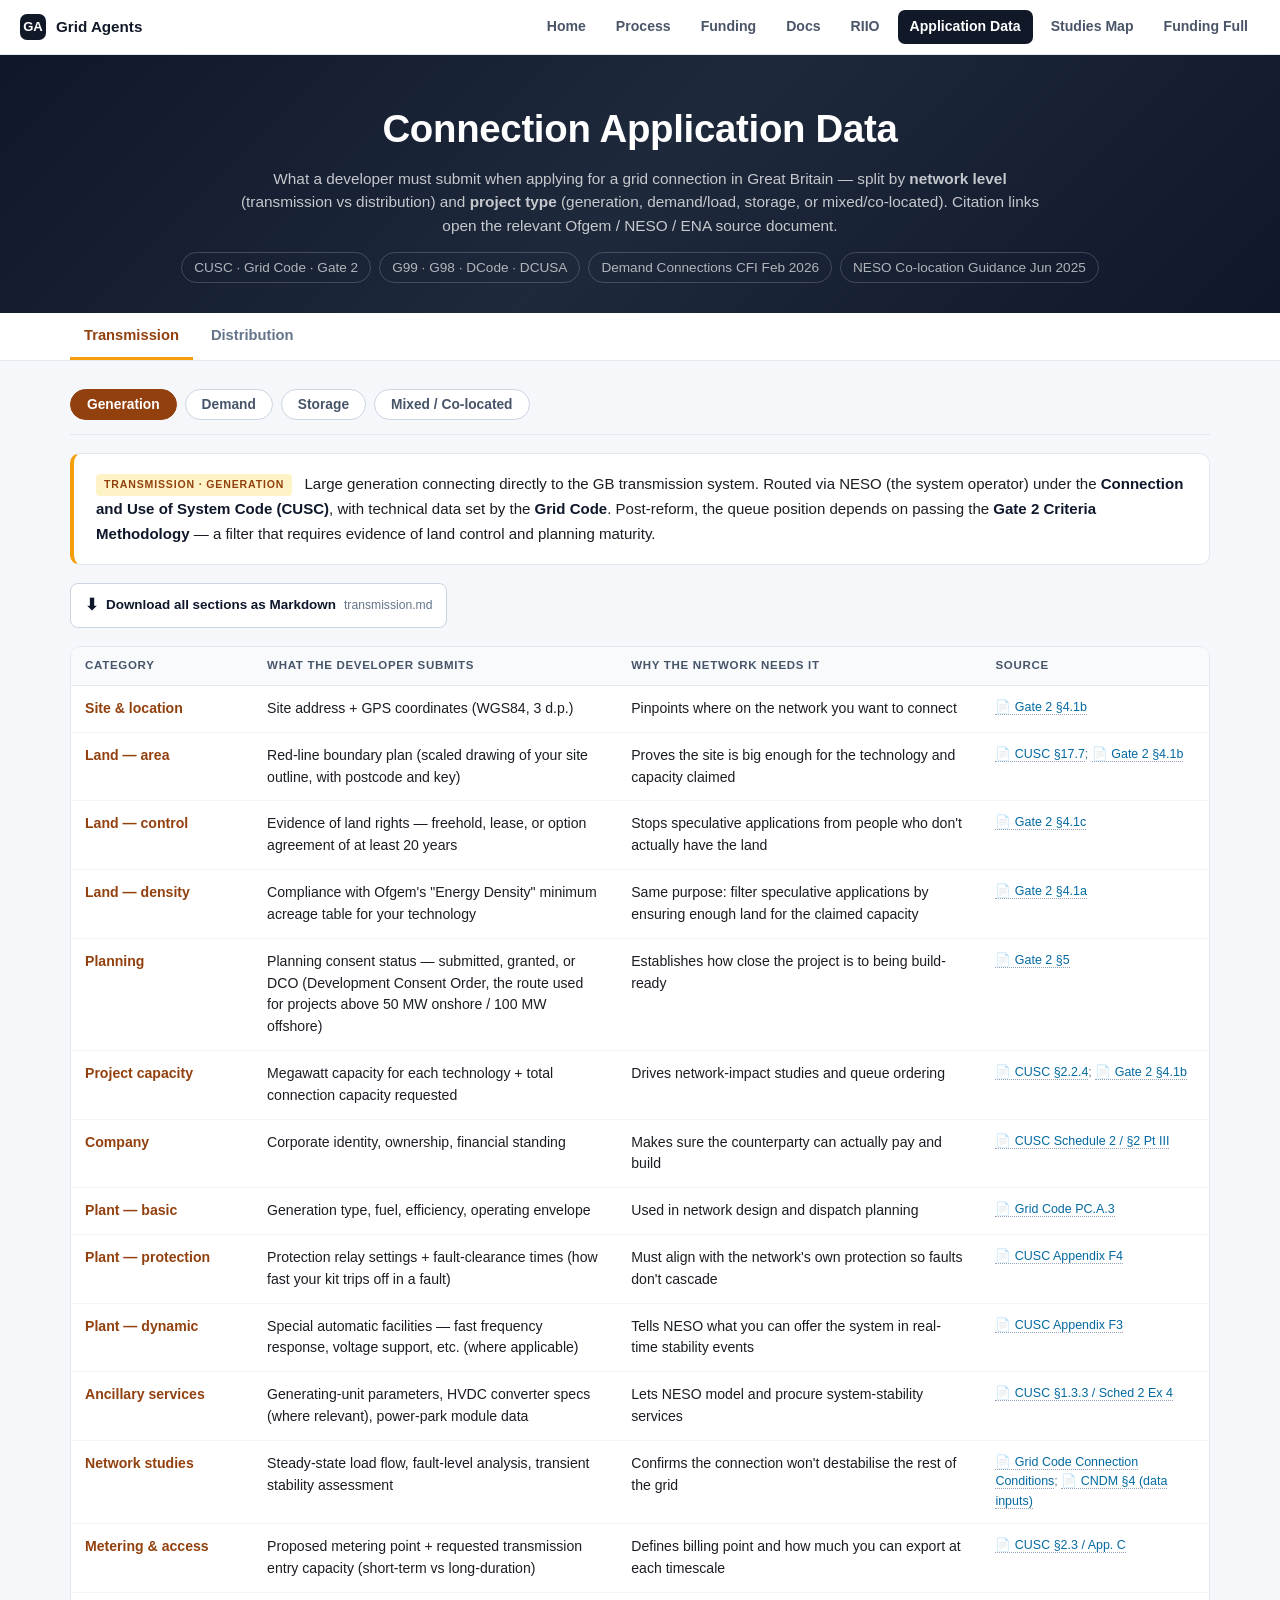
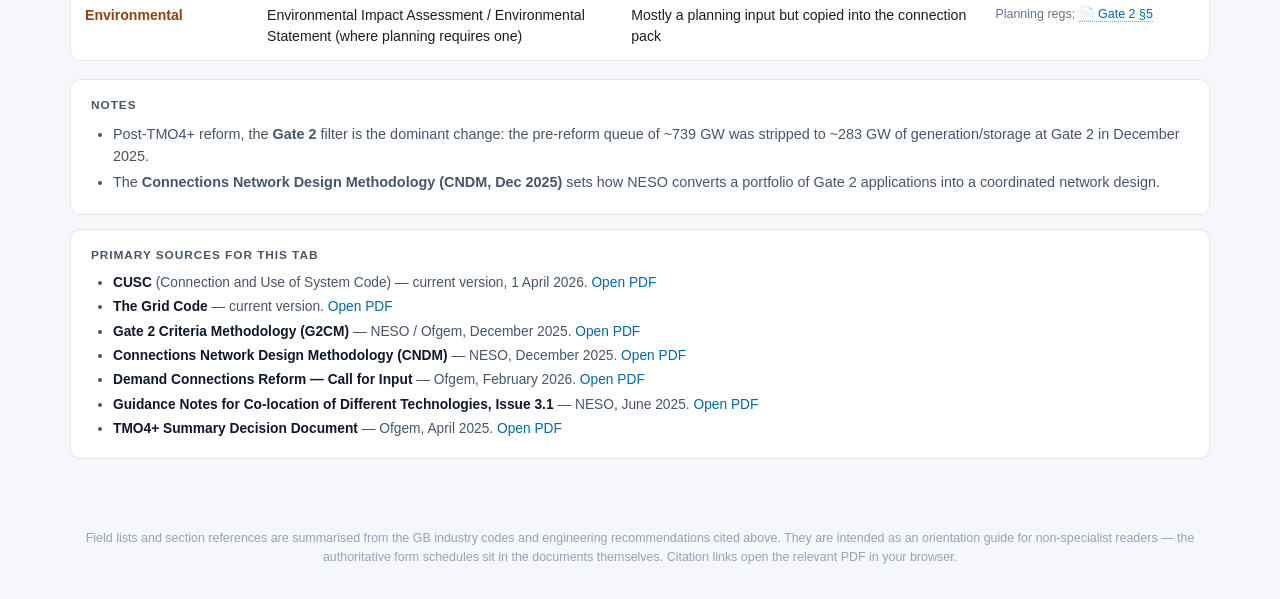
==== commit 72226005: "add #page= anchors so citation links jump to the relevant section 44 citation links now carry physic" ====
--- a/connection-application-data/index.html
+++ b/connection-application-data/index.html
@@ -293,20 +293,20 @@
         <table class="data">
           <thead><tr><th style="width:16%">Category</th><th style="width:32%">What the developer submits</th><th style="width:32%">Why the network needs it</th><th style="width:20%">Source</th></tr></thead>
           <tbody>
-            <tr><td class="cat">Site &amp; location</td><td>Site address + GPS coordinates (WGS84, 3 d.p.)</td><td>Pinpoints where on the network you want to connect</td><td class="src"><a href="../docs/grid-docs-source/05 - Connections Reform (TMO4+)/Gate 2 Criteria Methodology (G2CM) - Dec 2025.pdf">Gate 2 §4.1b</a></td></tr>
-            <tr><td class="cat">Land — area</td><td>Red-line boundary plan (scaled drawing of your site outline, with postcode and key)</td><td>Proves the site is big enough for the technology and capacity claimed</td><td class="src"><a href="../docs/grid-docs-source/02 - Industry Codes/CUSC - 01 April 2026.pdf">CUSC §17.7</a>; <a href="../docs/grid-docs-source/05 - Connections Reform (TMO4+)/Gate 2 Criteria Methodology (G2CM) - Dec 2025.pdf">Gate 2 §4.1b</a></td></tr>
-            <tr><td class="cat">Land — control</td><td>Evidence of land rights — freehold, lease, or option agreement of at least 20 years</td><td>Stops speculative applications from people who don't actually have the land</td><td class="src"><a href="../docs/grid-docs-source/05 - Connections Reform (TMO4+)/Gate 2 Criteria Methodology (G2CM) - Dec 2025.pdf">Gate 2 §4.1c</a></td></tr>
-            <tr><td class="cat">Land — density</td><td>Compliance with Ofgem's "Energy Density" minimum acreage table for your technology</td><td>Same purpose: filter speculative applications by ensuring enough land for the claimed capacity</td><td class="src"><a href="../docs/grid-docs-source/05 - Connections Reform (TMO4+)/Gate 2 Criteria Methodology (G2CM) - Dec 2025.pdf">Gate 2 §4.1a</a></td></tr>
-            <tr><td class="cat">Planning</td><td>Planning consent status — submitted, granted, or DCO (Development Consent Order, the route used for projects above 50 MW onshore / 100 MW offshore)</td><td>Establishes how close the project is to being build-ready</td><td class="src"><a href="../docs/grid-docs-source/05 - Connections Reform (TMO4+)/Gate 2 Criteria Methodology (G2CM) - Dec 2025.pdf">Gate 2 §5</a></td></tr>
-            <tr><td class="cat">Project capacity</td><td>Megawatt capacity for each technology + total connection capacity requested</td><td>Drives network-impact studies and queue ordering</td><td class="src"><a href="../docs/grid-docs-source/02 - Industry Codes/CUSC - 01 April 2026.pdf">CUSC §2.2.4</a>; <a href="../docs/grid-docs-source/05 - Connections Reform (TMO4+)/Gate 2 Criteria Methodology (G2CM) - Dec 2025.pdf">Gate 2 §4.1b</a></td></tr>
+            <tr><td class="cat">Site &amp; location</td><td>Site address + GPS coordinates (WGS84, 3 d.p.)</td><td>Pinpoints where on the network you want to connect</td><td class="src"><a href="../docs/grid-docs-source/05 - Connections Reform (TMO4+)/Gate 2 Criteria Methodology (G2CM) - Dec 2025.pdf#page=17">Gate 2 §4.1b</a></td></tr>
+            <tr><td class="cat">Land — area</td><td>Red-line boundary plan (scaled drawing of your site outline, with postcode and key)</td><td>Proves the site is big enough for the technology and capacity claimed</td><td class="src"><a href="../docs/grid-docs-source/02 - Industry Codes/CUSC - 01 April 2026.pdf">CUSC §17.7</a>; <a href="../docs/grid-docs-source/05 - Connections Reform (TMO4+)/Gate 2 Criteria Methodology (G2CM) - Dec 2025.pdf#page=17">Gate 2 §4.1b</a></td></tr>
+            <tr><td class="cat">Land — control</td><td>Evidence of land rights — freehold, lease, or option agreement of at least 20 years</td><td>Stops speculative applications from people who don't actually have the land</td><td class="src"><a href="../docs/grid-docs-source/05 - Connections Reform (TMO4+)/Gate 2 Criteria Methodology (G2CM) - Dec 2025.pdf#page=19">Gate 2 §4.1c</a></td></tr>
+            <tr><td class="cat">Land — density</td><td>Compliance with Ofgem's "Energy Density" minimum acreage table for your technology</td><td>Same purpose: filter speculative applications by ensuring enough land for the claimed capacity</td><td class="src"><a href="../docs/grid-docs-source/05 - Connections Reform (TMO4+)/Gate 2 Criteria Methodology (G2CM) - Dec 2025.pdf#page=15">Gate 2 §4.1a</a></td></tr>
+            <tr><td class="cat">Planning</td><td>Planning consent status — submitted, granted, or DCO (Development Consent Order, the route used for projects above 50 MW onshore / 100 MW offshore)</td><td>Establishes how close the project is to being build-ready</td><td class="src"><a href="../docs/grid-docs-source/05 - Connections Reform (TMO4+)/Gate 2 Criteria Methodology (G2CM) - Dec 2025.pdf#page=31">Gate 2 §5</a></td></tr>
+            <tr><td class="cat">Project capacity</td><td>Megawatt capacity for each technology + total connection capacity requested</td><td>Drives network-impact studies and queue ordering</td><td class="src"><a href="../docs/grid-docs-source/02 - Industry Codes/CUSC - 01 April 2026.pdf">CUSC §2.2.4</a>; <a href="../docs/grid-docs-source/05 - Connections Reform (TMO4+)/Gate 2 Criteria Methodology (G2CM) - Dec 2025.pdf#page=17">Gate 2 §4.1b</a></td></tr>
             <tr><td class="cat">Company</td><td>Corporate identity, ownership, financial standing</td><td>Makes sure the counterparty can actually pay and build</td><td class="src"><a href="../docs/grid-docs-source/02 - Industry Codes/CUSC - 01 April 2026.pdf">CUSC Schedule 2 / §2 Pt III</a></td></tr>
             <tr><td class="cat">Plant — basic</td><td>Generation type, fuel, efficiency, operating envelope</td><td>Used in network design and dispatch planning</td><td class="src"><a href="../docs/grid-docs-source/02 - Industry Codes/00_The_Full_Grid_Code.pdf">Grid Code PC.A.3</a></td></tr>
             <tr><td class="cat">Plant — protection</td><td>Protection relay settings + fault-clearance times (how fast your kit trips off in a fault)</td><td>Must align with the network's own protection so faults don't cascade</td><td class="src"><a href="../docs/grid-docs-source/02 - Industry Codes/CUSC - 01 April 2026.pdf">CUSC Appendix F4</a></td></tr>
             <tr><td class="cat">Plant — dynamic</td><td>Special automatic facilities — fast frequency response, voltage support, etc. (where applicable)</td><td>Tells NESO what you can offer the system in real-time stability events</td><td class="src"><a href="../docs/grid-docs-source/02 - Industry Codes/CUSC - 01 April 2026.pdf">CUSC Appendix F3</a></td></tr>
             <tr><td class="cat">Ancillary services</td><td>Generating-unit parameters, HVDC converter specs (where relevant), power-park module data</td><td>Lets NESO model and procure system-stability services</td><td class="src"><a href="../docs/grid-docs-source/02 - Industry Codes/CUSC - 01 April 2026.pdf">CUSC §1.3.3 / Sched 2 Ex 4</a></td></tr>
-            <tr><td class="cat">Network studies</td><td>Steady-state load flow, fault-level analysis, transient stability assessment</td><td>Confirms the connection won't destabilise the rest of the grid</td><td class="src"><a href="../docs/grid-docs-source/02 - Industry Codes/00_The_Full_Grid_Code.pdf">Grid Code Connection Conditions</a>; <a href="../docs/grid-docs-source/05 - Connections Reform (TMO4+)/Connections Network Design Methodology (CNDM) - Dec 2025.pdf">CNDM Dec 2025</a></td></tr>
+            <tr><td class="cat">Network studies</td><td>Steady-state load flow, fault-level analysis, transient stability assessment</td><td>Confirms the connection won't destabilise the rest of the grid</td><td class="src"><a href="../docs/grid-docs-source/02 - Industry Codes/00_The_Full_Grid_Code.pdf">Grid Code Connection Conditions</a>; <a href="../docs/grid-docs-source/05 - Connections Reform (TMO4+)/Connections Network Design Methodology (CNDM) - Dec 2025.pdf#page=17">CNDM §4 (data inputs)</a></td></tr>
             <tr><td class="cat">Metering &amp; access</td><td>Proposed metering point + requested transmission entry capacity (short-term vs long-duration)</td><td>Defines billing point and how much you can export at each timescale</td><td class="src"><a href="../docs/grid-docs-source/02 - Industry Codes/CUSC - 01 April 2026.pdf">CUSC §2.3 / App. C</a></td></tr>
-            <tr><td class="cat">Environmental</td><td>Environmental Impact Assessment / Environmental Statement (where planning requires one)</td><td>Mostly a planning input but copied into the connection pack</td><td class="src">Planning regs; <a href="../docs/grid-docs-source/05 - Connections Reform (TMO4+)/Gate 2 Criteria Methodology (G2CM) - Dec 2025.pdf">Gate 2</a></td></tr>
+            <tr><td class="cat">Environmental</td><td>Environmental Impact Assessment / Environmental Statement (where planning requires one)</td><td>Mostly a planning input but copied into the connection pack</td><td class="src">Planning regs; <a href="../docs/grid-docs-source/05 - Connections Reform (TMO4+)/Gate 2 Criteria Methodology (G2CM) - Dec 2025.pdf#page=31">Gate 2 §5</a></td></tr>
           </tbody>
         </table>
       </div>
@@ -336,17 +336,17 @@
           <thead><tr><th style="width:18%">Category</th><th style="width:32%">What the developer submits</th><th style="width:30%">Why the network needs it</th><th style="width:20%">Source</th></tr></thead>
           <tbody>
             <tr><td class="cat">Project &amp; site</td><td>Site address + coordinates; site classification (data centre, industrial, electrification, hydrogen, etc.)</td><td>Identifies the load type and its operating profile</td><td class="src"><a href="../docs/grid-docs-source/02 - Industry Codes/CUSC - 01 April 2026.pdf">CUSC application schedule</a></td></tr>
-            <tr><td class="cat">Land — control</td><td>Exclusive land access (proposed Gate-2-style readiness criterion under reform)</td><td>Filters speculative demand applications, matching the generation regime</td><td class="src"><a href="../docs/grid-docs-source/05 - Connections Reform (TMO4+)/Demand Connections Call for Input - Feb 2026.pdf">CFI Feb 2026 §5.2</a></td></tr>
-            <tr><td class="cat">Planning</td><td>Outline or full planning consent (or evidence of submission) — proposed strengthened readiness criterion for data centres</td><td>Demonstrates the site can actually be built</td><td class="src"><a href="../docs/grid-docs-source/05 - Connections Reform (TMO4+)/Demand Connections Call for Input - Feb 2026.pdf">CFI Feb 2026 §5.27</a></td></tr>
-            <tr><td class="cat">Commercial</td><td>Commercial off-taker — for data centres, evidence of customer / hyperscaler tenancy contract</td><td>Demand-side equivalent of a generator's PPA — proves real economic backing</td><td class="src"><a href="../docs/grid-docs-source/05 - Connections Reform (TMO4+)/Demand Connections Call for Input - Feb 2026.pdf">CFI Feb 2026 §5.2</a></td></tr>
+            <tr><td class="cat">Land — control</td><td>Exclusive land access (proposed Gate-2-style readiness criterion under reform)</td><td>Filters speculative demand applications, matching the generation regime</td><td class="src"><a href="../docs/grid-docs-source/05 - Connections Reform (TMO4+)/Demand Connections Call for Input - Feb 2026.pdf#page=12">CFI Feb 2026 §5.2</a></td></tr>
+            <tr><td class="cat">Planning</td><td>Outline or full planning consent (or evidence of submission) — proposed strengthened readiness criterion for data centres</td><td>Demonstrates the site can actually be built</td><td class="src"><a href="../docs/grid-docs-source/05 - Connections Reform (TMO4+)/Demand Connections Call for Input - Feb 2026.pdf#page=16">CFI Feb 2026 §5.27</a></td></tr>
+            <tr><td class="cat">Commercial</td><td>Commercial off-taker — for data centres, evidence of customer / hyperscaler tenancy contract</td><td>Demand-side equivalent of a generator's PPA — proves real economic backing</td><td class="src"><a href="../docs/grid-docs-source/05 - Connections Reform (TMO4+)/Demand Connections Call for Input - Feb 2026.pdf#page=12">CFI Feb 2026 §5.2</a></td></tr>
             <tr><td class="cat">Project capacity</td><td>Maximum demand (MW) + minimum demand + import profile (24-hour, seasonal); for data centres, IT load curve and PUE</td><td>Drives network-impact studies and reinforcement triggers</td><td class="src"><a href="../docs/grid-docs-source/02 - Industry Codes/00_The_Full_Grid_Code.pdf">Grid Code Demand Code (DC)</a></td></tr>
-            <tr><td class="cat">Phased / ramped option</td><td>Willingness to accept a phased or ramped connection (build-up of capacity over time)</td><td>Lets NESO offer earlier access in exchange for staged ramp — reform is enabling this explicitly</td><td class="src"><a href="../docs/grid-docs-source/05 - Connections Reform (TMO4+)/Demand Connections Call for Input - Feb 2026.pdf">CFI Feb 2026 §5.2 (Connect)</a></td></tr>
-            <tr><td class="cat">Non-firm option</td><td>Willingness to accept a non-firm or interruptible connection (curtailment in scarcity)</td><td>Faster connection date for loads that can flex; reform actively encourages this for data centres</td><td class="src"><a href="../docs/grid-docs-source/05 - Connections Reform (TMO4+)/Demand Connections Call for Input - Feb 2026.pdf">CFI Feb 2026 §5.2 (Connect)</a></td></tr>
+            <tr><td class="cat">Phased / ramped option</td><td>Willingness to accept a phased or ramped connection (build-up of capacity over time)</td><td>Lets NESO offer earlier access in exchange for staged ramp — reform is enabling this explicitly</td><td class="src"><a href="../docs/grid-docs-source/05 - Connections Reform (TMO4+)/Demand Connections Call for Input - Feb 2026.pdf#page=17">CFI Feb 2026 §5.36 (Connect)</a></td></tr>
+            <tr><td class="cat">Non-firm option</td><td>Willingness to accept a non-firm or interruptible connection (curtailment in scarcity)</td><td>Faster connection date for loads that can flex; reform actively encourages this for data centres</td><td class="src"><a href="../docs/grid-docs-source/05 - Connections Reform (TMO4+)/Demand Connections Call for Input - Feb 2026.pdf#page=17">CFI Feb 2026 §5.36 (Connect)</a></td></tr>
             <tr><td class="cat">Load characteristics</td><td>Power factor, motor-starting characteristics, harmonic emissions, voltage-flicker profile</td><td>Lets the TO size local protection, voltage support, and conductor specs</td><td class="src"><a href="../docs/grid-docs-source/02 - Industry Codes/00_The_Full_Grid_Code.pdf">Grid Code DC.A</a></td></tr>
             <tr><td class="cat">Sensitive-load flag</td><td>Identification of critical / sensitive loads (data centre racks, hospital, defence, etc.)</td><td>Drives reliability-tier expectations and back-up planning</td><td class="src"><a href="../docs/grid-docs-source/02 - Industry Codes/00_The_Full_Grid_Code.pdf">Grid Code DC</a></td></tr>
             <tr><td class="cat">Behind-the-meter generation</td><td>Declaration of any on-site standby / behind-the-meter generation (diesel, gas, BESS) and its operating mode</td><td>Affects net import profile and fault contribution</td><td class="src"><a href="../docs/grid-docs-source/02 - Industry Codes/00_The_Full_Grid_Code.pdf">Grid Code DC.A</a></td></tr>
             <tr><td class="cat">Securities</td><td>User commitment fee / financial security under CUSC Section 15 — currently higher upfront for demand than for generation</td><td>De-risks the network's reinforcement spend if the project doesn't progress</td><td class="src"><a href="../docs/grid-docs-source/02 - Industry Codes/CUSC - 01 April 2026.pdf">CUSC §15 User Commitment Methodology</a></td></tr>
-            <tr><td class="cat">Strategic fit <em>(emerging)</em></td><td>Application to an AI Growth Zone or other strategically-prioritised plan (under reform)</td><td>Government / Ofgem are designing prioritisation mechanisms for strategic demand</td><td class="src"><a href="../docs/grid-docs-source/05 - Connections Reform (TMO4+)/Demand Connections Call for Input - Feb 2026.pdf">CFI Feb 2026 §5.30 Plan</a></td></tr>
+            <tr><td class="cat">Strategic fit <em>(emerging)</em></td><td>Application to an AI Growth Zone or other strategically-prioritised plan (under reform)</td><td>Government / Ofgem are designing prioritisation mechanisms for strategic demand</td><td class="src"><a href="../docs/grid-docs-source/05 - Connections Reform (TMO4+)/Demand Connections Call for Input - Feb 2026.pdf#page=17">CFI Feb 2026 §5.30 Plan</a></td></tr>
           </tbody>
         </table>
       </div>
@@ -378,7 +378,7 @@
             <tr><td class="cat">Connection capacity registration</td><td>Both <b>import</b> capacity (charging) and <b>export</b> capacity (discharging) declared separately on the application</td><td>Network treats the asset as both a load and a generator — separate capacity products apply</td><td class="src"><a href="../docs/grid-docs-source/02 - Industry Codes/CUSC - 01 April 2026.pdf">CUSC §2.2.4 / §2.3</a></td></tr>
             <tr><td class="cat">State-of-charge management</td><td>Operating envelope (min / max state-of-charge), round-trip efficiency, degradation profile</td><td>Lets NESO model availability and balancing-market capability</td><td class="src">NESO Storage EU Code Users guidance</td></tr>
             <tr><td class="cat">Ancillary-service capability</td><td>Frequency response (dynamic / static), reactive power range, black-start capability declaration</td><td>Storage is the marginal source of system services — declaring capability matters commercially</td><td class="src"><a href="../docs/grid-docs-source/02 - Industry Codes/CUSC - 01 April 2026.pdf">CUSC App. F3 / F4</a></td></tr>
-            <tr><td class="cat">Co-location declaration</td><td>If storage shares a site with generation or demand, declared as such — see the Mixed / Co-located tab</td><td>Drives the technical compliance pathway (parallel vs consolidated connection)</td><td class="src"><a href="../docs/grid-docs-source/05 - Connections Reform (TMO4+)/NESO Guidance Notes for Co-location of Different Technologies - Issue 3.1 - June 2025.pdf">NESO Co-location Guidance §2</a></td></tr>
+            <tr><td class="cat">Co-location declaration</td><td>If storage shares a site with generation or demand, declared as such — see the Mixed / Co-located tab</td><td>Drives the technical compliance pathway (parallel vs consolidated connection)</td><td class="src"><a href="../docs/grid-docs-source/05 - Connections Reform (TMO4+)/NESO Guidance Notes for Co-location of Different Technologies - Issue 3.1 - June 2025.pdf#page=5">NESO Co-location §2</a></td></tr>
             <tr><td class="cat">Dynamic stability data</td><td>Inverter control parameters, grid-forming vs grid-following declaration, fault-ride-through curves</td><td>System operator now actively values grid-forming storage; declaring capability gives access to additional services</td><td class="src"><a href="../docs/grid-docs-source/02 - Industry Codes/00_The_Full_Grid_Code.pdf">Grid Code CC.6.3 (FRT)</a></td></tr>
           </tbody>
         </table>
@@ -402,14 +402,14 @@
         <table class="data">
           <thead><tr><th style="width:20%">Category</th><th style="width:32%">What the developer submits</th><th style="width:28%">Why the network needs it</th><th style="width:20%">Source</th></tr></thead>
           <tbody>
-            <tr><td class="cat">Configuration type</td><td>Declaration of <b>Parallel Connection</b> (each technology has its own connection point) or <b>Consolidated Connection</b> (technologies share a connection point)</td><td>Determines which compliance process applies, end to end</td><td class="src"><a href="../docs/grid-docs-source/05 - Connections Reform (TMO4+)/NESO Guidance Notes for Co-location of Different Technologies - Issue 3.1 - June 2025.pdf">NESO Co-location §2.1 / §2.2</a></td></tr>
-            <tr><td class="cat">Control architecture</td><td>For Consolidated sites: <b>Independently Controlled</b> (each tech has its own controller) or <b>Supplementary Controlled</b> (one master controller dispatches the site)</td><td>Compliance tests differ — Independently Controlled is treated unit-by-unit; Supplementary Controlled requires whole-site testing</td><td class="src"><a href="../docs/grid-docs-source/05 - Connections Reform (TMO4+)/NESO Guidance Notes for Co-location of Different Technologies - Issue 3.1 - June 2025.pdf">NESO Co-location §2.2.1 / §2.2.2</a></td></tr>
+            <tr><td class="cat">Configuration type</td><td>Declaration of <b>Parallel Connection</b> (each technology has its own connection point) or <b>Consolidated Connection</b> (technologies share a connection point)</td><td>Determines which compliance process applies, end to end</td><td class="src"><a href="../docs/grid-docs-source/05 - Connections Reform (TMO4+)/NESO Guidance Notes for Co-location of Different Technologies - Issue 3.1 - June 2025.pdf#page=5">NESO Co-location §2.1 / §2.2</a></td></tr>
+            <tr><td class="cat">Control architecture</td><td>For Consolidated sites: <b>Independently Controlled</b> (each tech has its own controller) or <b>Supplementary Controlled</b> (one master controller dispatches the site)</td><td>Compliance tests differ — Independently Controlled is treated unit-by-unit; Supplementary Controlled requires whole-site testing</td><td class="src"><a href="../docs/grid-docs-source/05 - Connections Reform (TMO4+)/NESO Guidance Notes for Co-location of Different Technologies - Issue 3.1 - June 2025.pdf#page=6">NESO Co-location §2.2.1 / §2.2.2</a></td></tr>
             <tr><td class="cat">Per-technology capacity</td><td>Each technology declared separately: e.g. PV 100 MW, BESS 50 MW / 200 MWh, on-site demand 10 MVA</td><td>Each tech has its own Grid Code data set; the network needs to size protection and connection assets for each</td><td class="src"><a href="../docs/grid-docs-source/02 - Industry Codes/CUSC - 01 April 2026.pdf">CUSC §2.2.4</a></td></tr>
             <tr><td class="cat">Combined site limits</td><td>Firm export capacity (the agreed maximum the whole site can export at any moment) and total import capacity</td><td>The connection asset is sized for the combined limit, which is usually less than the sum of the parts</td><td class="src"><a href="../docs/grid-docs-source/02 - Industry Codes/CUSC - 01 April 2026.pdf">CUSC App. C</a></td></tr>
-            <tr><td class="cat">Site dispatch logic</td><td>Control philosophy showing how the technologies share the connection — priority rules, curtailment order, mode of storage operation</td><td>Drives what the system operator can rely on dispatch-wise; for Supplementary Controlled sites this is the basis of compliance</td><td class="src"><a href="../docs/grid-docs-source/05 - Connections Reform (TMO4+)/NESO Guidance Notes for Co-location of Different Technologies - Issue 3.1 - June 2025.pdf">NESO Co-location §3</a></td></tr>
-            <tr><td class="cat">Storage flow declaration</td><td>For storage co-located with generation: declared as import-only, export-only, or import + export</td><td>Affects strategic alignment under Gate 2 — export-only storage with generation does not count toward the BESS / LDES strategic category</td><td class="src"><a href="../docs/grid-docs-source/05 - Connections Reform (TMO4+)/Gate 2 Criteria Methodology (G2CM) - Dec 2025.pdf">Gate 2; NESO co-location guidance</a></td></tr>
-            <tr><td class="cat">Sequenced commissioning plan</td><td>Order in which technologies will be commissioned and the milestones at which interim / final operational notifications are issued for each</td><td>Lets the system operator stage energisation safely; e.g. voltage-control tests must complete before 20% of a co-commissioned PPM is synchronised</td><td class="src"><a href="../docs/grid-docs-source/05 - Connections Reform (TMO4+)/NESO Guidance Notes for Co-location of Different Technologies - Issue 3.1 - June 2025.pdf">NESO Co-location §3.2</a></td></tr>
-            <tr><td class="cat">Substantial modifications</td><td>Declaration of any future changes (e.g. adding storage to an existing PV site) — treated as a Substantial Modification with re-assessment</td><td>Triggers a partial re-application; NESO publishes worked examples</td><td class="src"><a href="../docs/grid-docs-source/05 - Connections Reform (TMO4+)/NESO Guidance Notes for Co-location of Different Technologies - Issue 3.1 - June 2025.pdf">NESO Co-location Appendix B</a></td></tr>
+            <tr><td class="cat">Site dispatch logic</td><td>Control philosophy showing how the technologies share the connection — priority rules, curtailment order, mode of storage operation</td><td>Drives what the system operator can rely on dispatch-wise; for Supplementary Controlled sites this is the basis of compliance</td><td class="src"><a href="../docs/grid-docs-source/05 - Connections Reform (TMO4+)/NESO Guidance Notes for Co-location of Different Technologies - Issue 3.1 - June 2025.pdf#page=9">NESO Co-location §3</a></td></tr>
+            <tr><td class="cat">Storage flow declaration</td><td>For storage co-located with generation: declared as import-only, export-only, or import + export</td><td>Affects strategic alignment under Gate 2 — export-only storage with generation does not count toward the BESS / LDES strategic category</td><td class="src"><a href="../docs/grid-docs-source/05 - Connections Reform (TMO4+)/Gate 2 Criteria Methodology (G2CM) - Dec 2025.pdf">Gate 2</a>; <a href="../docs/grid-docs-source/05 - Connections Reform (TMO4+)/NESO Guidance Notes for Co-location of Different Technologies - Issue 3.1 - June 2025.pdf#page=5">NESO Co-location §2</a></td></tr>
+            <tr><td class="cat">Sequenced commissioning plan</td><td>Order in which technologies will be commissioned and the milestones at which interim / final operational notifications are issued for each</td><td>Lets the system operator stage energisation safely; e.g. voltage-control tests must complete before 20% of a co-commissioned PPM is synchronised</td><td class="src"><a href="../docs/grid-docs-source/05 - Connections Reform (TMO4+)/NESO Guidance Notes for Co-location of Different Technologies - Issue 3.1 - June 2025.pdf#page=10">NESO Co-location §3.2.1</a></td></tr>
+            <tr><td class="cat">Substantial modifications</td><td>Declaration of any future changes (e.g. adding storage to an existing PV site) — treated as a Substantial Modification with re-assessment</td><td>Triggers a partial re-application; NESO publishes worked examples</td><td class="src"><a href="../docs/grid-docs-source/05 - Connections Reform (TMO4+)/NESO Guidance Notes for Co-location of Different Technologies - Issue 3.1 - June 2025.pdf#page=18">NESO Co-location Appendix B</a></td></tr>
           </tbody>
         </table>
       </div>
@@ -464,19 +464,19 @@
         <table class="data">
           <thead><tr><th style="width:18%">Category</th><th style="width:32%">What the developer submits</th><th style="width:30%">Why the DNO needs it</th><th style="width:20%">Source</th></tr></thead>
           <tbody>
-            <tr><td class="cat">Applicant</td><td>Customer name, address, agent / installer details</td><td>Identifies counterparty and point of contact</td><td class="src"><a href="../docs/grid-docs-source/04 - Engineering Recommendations/G99 Guidance Document Jan 23.pdf">G99 Design Phase</a></td></tr>
-            <tr><td class="cat">Site plan</td><td>Scaled plan showing buildings, roads, boundary, and proposed substation location</td><td>DNO needs to know what's there before quoting design and cost</td><td class="src"><a href="../docs/grid-docs-source/04 - Engineering Recommendations/G99 Guidance Document Jan 23.pdf">G99 Design Phase</a>; <a href="../docs/grid-docs-source/02 - Industry Codes/dcode-v58.pdf">DCode DPC §6</a></td></tr>
-            <tr><td class="cat">Connection point</td><td>Proposed metering location + maximum capacity (kVA) at each point</td><td>Defines where the meter goes and how much power can flow</td><td class="src"><a href="../docs/grid-docs-source/04 - Engineering Recommendations/G99 Guidance Document Jan 23.pdf">G99 Design Phase</a></td></tr>
-            <tr><td class="cat">Project type</td><td>G99 classification — Type A (≤1 MW), Type B (1–10 MW), Type C (10–50 MW), Type D (≥50 MW or TX-connected)</td><td>Sets which application pathway, form, and tests apply</td><td class="src"><a href="../docs/grid-docs-source/04 - Engineering Recommendations/G99 Guidance Document Jan 23.pdf">G99 §2.2</a></td></tr>
-            <tr><td class="cat">Technology</td><td>Fuel / technology — solar PV, wind, battery, CHP, etc. — and how it interfaces with the network</td><td>Determines control and protection requirements</td><td class="src"><a href="../docs/grid-docs-source/04 - Engineering Recommendations/G99 Guidance Document Jan 23.pdf">G99 Application / Fast-Track SGI-1/2/3</a></td></tr>
-            <tr><td class="cat">Type-test evidence</td><td>Manufacturer certification that the unit passes the relevant type test (G98 for the smallest, G99 above)</td><td>Confirms the equipment is approved for use on a UK distribution network</td><td class="src"><a href="../docs/grid-docs-source/04 - Engineering Recommendations/G99 Guidance Document Jan 23.pdf">G99 Construction Phase</a>; <a href="../docs/grid-docs-source/02 - Industry Codes/dcode-v58.pdf">DCode DPC §7</a></td></tr>
-            <tr><td class="cat">PGMD <em>(Type B/C/D)</em></td><td>Power Generating Module Document — compliance statement + full technical data sheet</td><td>Single document evidencing the unit meets every G99 criterion</td><td class="src"><a href="../docs/grid-docs-source/04 - Engineering Recommendations/G99 Guidance Document Jan 23.pdf">G99 Construction Phase</a></td></tr>
-            <tr><td class="cat">Protection &amp; islanding</td><td>Settings for the relays + the anti-islanding scheme (which prevents you keeping a dead bit of the grid energised on your own)</td><td>Critical for safety of DNO field staff during faults</td><td class="src"><a href="../docs/grid-docs-source/04 - Engineering Recommendations/G99 Guidance Document Jan 23.pdf">G99 §16–19</a></td></tr>
+            <tr><td class="cat">Applicant</td><td>Customer name, address, agent / installer details</td><td>Identifies counterparty and point of contact</td><td class="src"><a href="../docs/grid-docs-source/04 - Engineering Recommendations/G99 Guidance Document Jan 23.pdf#page=6">G99 Design Phase</a></td></tr>
+            <tr><td class="cat">Site plan</td><td>Scaled plan showing buildings, roads, boundary, and proposed substation location</td><td>DNO needs to know what's there before quoting design and cost</td><td class="src"><a href="../docs/grid-docs-source/04 - Engineering Recommendations/G99 Guidance Document Jan 23.pdf#page=6">G99 Design Phase</a>; <a href="../docs/grid-docs-source/02 - Industry Codes/dcode-v58.pdf">DCode DPC §6</a></td></tr>
+            <tr><td class="cat">Connection point</td><td>Proposed metering location + maximum capacity (kVA) at each point</td><td>Defines where the meter goes and how much power can flow</td><td class="src"><a href="../docs/grid-docs-source/04 - Engineering Recommendations/G99 Guidance Document Jan 23.pdf#page=6">G99 Design Phase</a></td></tr>
+            <tr><td class="cat">Project type</td><td>G99 classification — Type A (≤1 MW), Type B (1–10 MW), Type C (10–50 MW), Type D (≥50 MW or TX-connected)</td><td>Sets which application pathway, form, and tests apply</td><td class="src"><a href="../docs/grid-docs-source/04 - Engineering Recommendations/G99 Guidance Document Jan 23.pdf#page=3">G99 §2.2 (Type table)</a></td></tr>
+            <tr><td class="cat">Technology</td><td>Fuel / technology — solar PV, wind, battery, CHP, etc. — and how it interfaces with the network</td><td>Determines control and protection requirements</td><td class="src"><a href="../docs/grid-docs-source/04 - Engineering Recommendations/G99 Guidance Document Jan 23.pdf#page=6">G99 Application / Fast-Track SGI-1/2/3</a></td></tr>
+            <tr><td class="cat">Type-test evidence</td><td>Manufacturer certification that the unit passes the relevant type test (G98 for the smallest, G99 above)</td><td>Confirms the equipment is approved for use on a UK distribution network</td><td class="src"><a href="../docs/grid-docs-source/04 - Engineering Recommendations/G99 Guidance Document Jan 23.pdf#page=7">G99 Construction Phase</a>; <a href="../docs/grid-docs-source/02 - Industry Codes/dcode-v58.pdf">DCode DPC §7</a></td></tr>
+            <tr><td class="cat">PGMD <em>(Type B/C/D)</em></td><td>Power Generating Module Document — compliance statement + full technical data sheet</td><td>Single document evidencing the unit meets every G99 criterion</td><td class="src"><a href="../docs/grid-docs-source/04 - Engineering Recommendations/G99 Guidance Document Jan 23.pdf#page=7">G99 Construction Phase</a></td></tr>
+            <tr><td class="cat">Protection &amp; islanding</td><td>Settings for the relays + the anti-islanding scheme (which prevents you keeping a dead bit of the grid energised on your own)</td><td>Critical for safety of DNO field staff during faults</td><td class="src"><a href="../docs/grid-docs-source/04 - Engineering Recommendations/G99 Guidance Document Jan 23.pdf#page=8">G99 §16–19</a></td></tr>
             <tr><td class="cat">Performance data</td><td>Efficiency curves, active / reactive power control range, voltage-control capability</td><td>DNO uses this to design the local network around your kit</td><td class="src"><a href="../docs/grid-docs-source/04 - Engineering Recommendations/G99 Guidance Document Jan 23.pdf">G99 Annex C</a></td></tr>
-            <tr><td class="cat">Network impact study</td><td>Output of any impact assessment / feasibility study run before submission (where the application size requires it)</td><td>Identifies whether reinforcement is needed or whether you accept curtailed export</td><td class="src"><a href="../docs/grid-docs-source/04 - Engineering Recommendations/G99 Guidance Document Jan 23.pdf">G99 Fast-Track / Standard pathway</a></td></tr>
-            <tr><td class="cat">Installation form</td><td>Form A1-1 / A1-2 (Type A) or Standard Application Form (Type B/C/D)</td><td>The DNO's permission slip — pre-installation for Type B+, post-installation notification for some Type A</td><td class="src"><a href="../docs/grid-docs-source/04 - Engineering Recommendations/G99 Guidance Document Jan 23.pdf">G99 Forms A1-1, A1-2, A3-1, A3-2</a></td></tr>
-            <tr><td class="cat">Commissioning tests</td><td>Test results — Type A: A3-1 / A3-2; Type B/C: Form B3 / C3 + interface-protection test report</td><td>Proves the kit actually behaves on site as it did in the factory</td><td class="src"><a href="../docs/grid-docs-source/04 - Engineering Recommendations/G99 Guidance Document Jan 23.pdf">G99 §16–19</a></td></tr>
-            <tr><td class="cat">Operational Notifications <em>(B/C/D)</em></td><td>EON (Energisation), ION (Interim), FON (Final) — three sequential sign-offs</td><td>Lets the DNO release energisation in stages, withholding final approval until everything is confirmed</td><td class="src"><a href="../docs/grid-docs-source/04 - Engineering Recommendations/G99 Guidance Document Jan 23.pdf">G99 Operational Notifications</a></td></tr>
+            <tr><td class="cat">Network impact study</td><td>Output of any impact assessment / feasibility study run before submission (where the application size requires it)</td><td>Identifies whether reinforcement is needed or whether you accept curtailed export</td><td class="src"><a href="../docs/grid-docs-source/04 - Engineering Recommendations/G99 Guidance Document Jan 23.pdf#page=6">G99 Fast-Track / Standard pathway</a></td></tr>
+            <tr><td class="cat">Installation form</td><td>Form A1-1 / A1-2 (Type A) or Standard Application Form (Type B/C/D)</td><td>The DNO's permission slip — pre-installation for Type B+, post-installation notification for some Type A</td><td class="src"><a href="../docs/grid-docs-source/04 - Engineering Recommendations/G99 Guidance Document Jan 23.pdf#page=6">G99 Forms A1-1, A1-2, A3-1, A3-2</a></td></tr>
+            <tr><td class="cat">Commissioning tests</td><td>Test results — Type A: A3-1 / A3-2; Type B/C: Form B3 / C3 + interface-protection test report</td><td>Proves the kit actually behaves on site as it did in the factory</td><td class="src"><a href="../docs/grid-docs-source/04 - Engineering Recommendations/G99 Guidance Document Jan 23.pdf#page=8">G99 §16–19</a></td></tr>
+            <tr><td class="cat">Operational Notifications <em>(B/C/D)</em></td><td>EON (Energisation), ION (Interim), FON (Final) — three sequential sign-offs</td><td>Lets the DNO release energisation in stages, withholding final approval until everything is confirmed</td><td class="src"><a href="../docs/grid-docs-source/04 - Engineering Recommendations/G99 Guidance Document Jan 23.pdf#page=8">G99 Operational Notifications</a></td></tr>
             <tr><td class="cat">Land &amp; planning</td><td>Evidence of right to occupy + any planning consent</td><td>Same purpose as transmission, scaled down: prevents speculative applications</td><td class="src"><a href="../docs/grid-docs-source/02 - Industry Codes/dcode-v58.pdf">DCode DPC §6</a></td></tr>
           </tbody>
         </table>
@@ -515,8 +515,8 @@
             <tr><td class="cat">Connection voltage requested</td><td>LV (≤1 kV), HV (1 kV – 22 kV), or EHV (33 kV+) — determines DNO process timeline and study depth</td><td>Connection voltage drives the GSOP deadline (45 wd LV / 65 wd HV/EHV)</td><td class="src"><a href="../docs/grid-docs-source/02 - Industry Codes/dcode-v58.pdf">DCode DPC §6</a></td></tr>
             <tr><td class="cat">On-site generation / storage</td><td>Declaration of any G98 / G99 generators or BESS on the same site (even if not exporting)</td><td>Affects net import profile, fault contribution, and protection grading</td><td class="src"><a href="../docs/grid-docs-source/04 - Engineering Recommendations/G99 Guidance Document Jan 23.pdf">G99 §2 (cross-reference)</a></td></tr>
             <tr><td class="cat">Sensitive-load flag</td><td>Identification of life-safety, hospital, defence, or data-centre critical loads</td><td>Triggers higher reliability requirements and back-up planning</td><td class="src"><a href="../docs/grid-docs-source/02 - Industry Codes/dcode-v58.pdf">DCode DPC §6</a></td></tr>
-            <tr><td class="cat">Land &amp; planning</td><td>Right to occupy + planning consent (especially for data centres and large industrial)</td><td>Filters speculative applications; reform proposes formal readiness tests at distribution too</td><td class="src"><a href="../docs/grid-docs-source/05 - Connections Reform (TMO4+)/Demand Connections Call for Input - Feb 2026.pdf">CFI Feb 2026 §5.28</a></td></tr>
-            <tr><td class="cat">Phased / interruptible <em>(emerging)</em></td><td>Willingness to accept a phased build-up or non-firm / time-of-connection terms</td><td>Faster offer date for loads that can flex — actively explored under reform</td><td class="src"><a href="../docs/grid-docs-source/05 - Connections Reform (TMO4+)/Demand Connections Call for Input - Feb 2026.pdf">CFI Feb 2026 §5.36 (Connect)</a></td></tr>
+            <tr><td class="cat">Land &amp; planning</td><td>Right to occupy + planning consent (especially for data centres and large industrial)</td><td>Filters speculative applications; reform proposes formal readiness tests at distribution too</td><td class="src"><a href="../docs/grid-docs-source/05 - Connections Reform (TMO4+)/Demand Connections Call for Input - Feb 2026.pdf#page=16">CFI Feb 2026 §5.28</a></td></tr>
+            <tr><td class="cat">Phased / interruptible <em>(emerging)</em></td><td>Willingness to accept a phased build-up or non-firm / time-of-connection terms</td><td>Faster offer date for loads that can flex — actively explored under reform</td><td class="src"><a href="../docs/grid-docs-source/05 - Connections Reform (TMO4+)/Demand Connections Call for Input - Feb 2026.pdf#page=17">CFI Feb 2026 §5.36 (Connect)</a></td></tr>
             <tr><td class="cat">Charging methodology data</td><td>Information needed for the DNO's Connection Charging Methodology — shallow vs deep cost share, Significant Code Review (SCR) treatment</td><td>Drives the connection charge the customer ultimately pays</td><td class="src"><a href="../docs/grid-docs-source/02 - Industry Codes/DCUSA-v18.1.pdf">DCUSA Schedules (charging)</a></td></tr>
           </tbody>
         </table>
@@ -543,11 +543,11 @@
         <table class="data">
           <thead><tr><th style="width:18%">Category</th><th style="width:32%">Storage-specific addition</th><th style="width:30%">Why the DNO needs it</th><th style="width:20%">Source</th></tr></thead>
           <tbody>
-            <tr><td class="cat">Energy capacity</td><td>Energy storage capacity (MWh) and rated duration (hours at full power)</td><td>Distinguishes 1-h, 2-h, 4-h, long-duration assets — drives expected operating profile</td><td class="src"><a href="../docs/grid-docs-source/04 - Engineering Recommendations/G99 Guidance Document Jan 23.pdf">G99 (PGM with Electricity Storage)</a></td></tr>
-            <tr><td class="cat">Charge / discharge</td><td>Maximum charge rate (kW / MW import) and maximum discharge rate (kW / MW export); whether equal or asymmetric</td><td>Sizes the bidirectional connection</td><td class="src"><a href="../docs/grid-docs-source/04 - Engineering Recommendations/G99 Guidance Document Jan 23.pdf">G99 §2.2 (registered capacity)</a></td></tr>
+            <tr><td class="cat">Energy capacity</td><td>Energy storage capacity (MWh) and rated duration (hours at full power)</td><td>Distinguishes 1-h, 2-h, 4-h, long-duration assets — drives expected operating profile</td><td class="src"><a href="../docs/grid-docs-source/04 - Engineering Recommendations/G99 Guidance Document Jan 23.pdf#page=3">G99 (PGM with Electricity Storage)</a></td></tr>
+            <tr><td class="cat">Charge / discharge</td><td>Maximum charge rate (kW / MW import) and maximum discharge rate (kW / MW export); whether equal or asymmetric</td><td>Sizes the bidirectional connection</td><td class="src"><a href="../docs/grid-docs-source/04 - Engineering Recommendations/G99 Guidance Document Jan 23.pdf#page=3">G99 §2.2 (registered capacity)</a></td></tr>
             <tr><td class="cat">Import + export capacity</td><td>Both <b>import</b> capacity and <b>export</b> capacity declared on the application — separate fields</td><td>Network treats the asset as both load and generator; import side may need DNO charging-methodology assessment</td><td class="src"><a href="../docs/grid-docs-source/02 - Industry Codes/DCUSA-v18.1.pdf">DCUSA (charging)</a></td></tr>
-            <tr><td class="cat">Threshold check</td><td>Confirmation that export per phase exceeds 3.68 kW (the G99 trigger threshold) — below that, it falls under G98 fit-and-inform</td><td>Determines whether G99 application or G98 notification applies</td><td class="src"><a href="../docs/grid-docs-source/04 - Engineering Recommendations/G99 Guidance Document Jan 23.pdf">G99 / G98 split (16 A per phase)</a></td></tr>
-            <tr><td class="cat">Anti-islanding (storage-specific)</td><td>Anti-islanding settings appropriate to a bidirectional asset; protection co-ordination with on-site generation if any</td><td>Storage has more complex islanding behaviour than a passive generator</td><td class="src"><a href="../docs/grid-docs-source/04 - Engineering Recommendations/G99 Guidance Document Jan 23.pdf">G99 §16–19 (Issue 2 storage clauses, in force 1 Mar 2026)</a></td></tr>
+            <tr><td class="cat">Threshold check</td><td>Confirmation that export per phase exceeds 3.68 kW (the G99 trigger threshold) — below that, it falls under G98 fit-and-inform</td><td>Determines whether G99 application or G98 notification applies</td><td class="src"><a href="../docs/grid-docs-source/04 - Engineering Recommendations/G99 Guidance Document Jan 23.pdf#page=2">G99 / G98 split (16 A per phase)</a></td></tr>
+            <tr><td class="cat">Anti-islanding (storage-specific)</td><td>Anti-islanding settings appropriate to a bidirectional asset; protection co-ordination with on-site generation if any</td><td>Storage has more complex islanding behaviour than a passive generator</td><td class="src"><a href="../docs/grid-docs-source/04 - Engineering Recommendations/G99 Guidance Document Jan 23.pdf#page=8">G99 §16–19 (Issue 2 storage clauses, in force 1 Mar 2026)</a></td></tr>
             <tr><td class="cat">Grid-forming declaration</td><td>Whether the inverter is grid-following (default) or grid-forming — emerging declaration</td><td>Grid-forming behaviour is increasingly valued; affects fault-level contribution and stability</td><td class="src"><a href="../docs/grid-docs-source/04 - Engineering Recommendations/G99 Guidance Document Jan 23.pdf">G99 Issue 2 (Mar 2025)</a></td></tr>
             <tr><td class="cat">Frequency-response capability</td><td>Static frequency response, dynamic frequency response (DM, DR, DC envelopes), virtual inertia if grid-forming</td><td>Lets the DNO and downstream system operator value the asset's contribution</td><td class="src"><a href="../docs/grid-docs-source/04 - Engineering Recommendations/G99 Guidance Document Jan 23.pdf">G99 (Issue 2 storage)</a></td></tr>
           </tbody>
@@ -572,13 +572,13 @@
         <table class="data">
           <thead><tr><th style="width:20%">Category</th><th style="width:32%">What the developer submits</th><th style="width:28%">Why the DNO needs it</th><th style="width:20%">Source</th></tr></thead>
           <tbody>
-            <tr><td class="cat">Per-technology applications</td><td>One G99 application per generator / storage unit (each with its own Type and form set), plus a demand application for any pure load</td><td>Each technology has its own technical envelope; the DNO assesses them individually</td><td class="src"><a href="../docs/grid-docs-source/04 - Engineering Recommendations/G99 Guidance Document Jan 23.pdf">G99 §2.2</a>; <a href="../docs/grid-docs-source/02 - Industry Codes/dcode-v58.pdf">DCode DPC §6</a></td></tr>
+            <tr><td class="cat">Per-technology applications</td><td>One G99 application per generator / storage unit (each with its own Type and form set), plus a demand application for any pure load</td><td>Each technology has its own technical envelope; the DNO assesses them individually</td><td class="src"><a href="../docs/grid-docs-source/04 - Engineering Recommendations/G99 Guidance Document Jan 23.pdf#page=3">G99 §2.2</a>; <a href="../docs/grid-docs-source/02 - Industry Codes/dcode-v58.pdf">DCode DPC §6</a></td></tr>
             <tr><td class="cat">Combined site capacities</td><td>Firm export capacity (the maximum the whole site can ever export) and total import capacity</td><td>The shared connection asset is sized for the combined limit, not the sum of the parts</td><td class="src"><a href="../docs/grid-docs-source/02 - Industry Codes/DCUSA-v18.1.pdf">DCUSA (capacity registration)</a></td></tr>
-            <tr><td class="cat">Site dispatch logic</td><td>How the technologies share the connection — priority rules, curtailment order, BESS charge / discharge logic, demand-response behaviour</td><td>Drives what the DNO can rely on for protection grading and ANM (active network management) signalling</td><td class="src"><a href="../docs/grid-docs-source/05 - Connections Reform (TMO4+)/NESO Guidance Notes for Co-location of Different Technologies - Issue 3.1 - June 2025.pdf">NESO Co-location Guidance (technical principles)</a></td></tr>
-            <tr><td class="cat">Storage flow declaration</td><td>BESS declared as import-only, export-only, or import + export (and whether it can charge from the grid or only from co-located generation)</td><td>Affects how it counts against export capacity and what charging methodology applies</td><td class="src"><a href="../docs/grid-docs-source/04 - Engineering Recommendations/G99 Guidance Document Jan 23.pdf">G99</a>; <a href="../docs/grid-docs-source/02 - Industry Codes/DCUSA-v18.1.pdf">DCUSA</a></td></tr>
+            <tr><td class="cat">Site dispatch logic</td><td>How the technologies share the connection — priority rules, curtailment order, BESS charge / discharge logic, demand-response behaviour</td><td>Drives what the DNO can rely on for protection grading and ANM (active network management) signalling</td><td class="src"><a href="../docs/grid-docs-source/05 - Connections Reform (TMO4+)/NESO Guidance Notes for Co-location of Different Technologies - Issue 3.1 - June 2025.pdf#page=9">NESO Co-location §3 (technical principles)</a></td></tr>
+            <tr><td class="cat">Storage flow declaration</td><td>BESS declared as import-only, export-only, or import + export (and whether it can charge from the grid or only from co-located generation)</td><td>Affects how it counts against export capacity and what charging methodology applies</td><td class="src"><a href="../docs/grid-docs-source/04 - Engineering Recommendations/G99 Guidance Document Jan 23.pdf#page=3">G99</a>; <a href="../docs/grid-docs-source/02 - Industry Codes/DCUSA-v18.1.pdf">DCUSA</a></td></tr>
             <tr><td class="cat">Curtailment / flexible-connection terms</td><td>Acceptance of an active network management contract (curtailment in exchange for early connection) — common at distribution where reinforcement is expensive</td><td>Lets the DNO offer an earlier date in lieu of full reinforcement</td><td class="src"><a href="../docs/grid-docs-source/02 - Industry Codes/dcode-v58.pdf">DCode DPC §6 (flexible)</a></td></tr>
-            <tr><td class="cat">Sequenced commissioning plan</td><td>Order in which technologies will be commissioned and the EON / ION / FON sequence for each</td><td>Lets the DNO stage energisation safely and confirm interim limits</td><td class="src"><a href="../docs/grid-docs-source/04 - Engineering Recommendations/G99 Guidance Document Jan 23.pdf">G99 Operational Notifications</a></td></tr>
-            <tr><td class="cat">Substantial modifications</td><td>Future plans to add storage / generation / demand to an existing connection — handled as a modification, not a fresh application</td><td>Triggers re-assessment of the affected unit, not a full re-application</td><td class="src"><a href="../docs/grid-docs-source/05 - Connections Reform (TMO4+)/NESO Guidance Notes for Co-location of Different Technologies - Issue 3.1 - June 2025.pdf">NESO Co-location Appendix B (worked examples)</a></td></tr>
+            <tr><td class="cat">Sequenced commissioning plan</td><td>Order in which technologies will be commissioned and the EON / ION / FON sequence for each</td><td>Lets the DNO stage energisation safely and confirm interim limits</td><td class="src"><a href="../docs/grid-docs-source/04 - Engineering Recommendations/G99 Guidance Document Jan 23.pdf#page=8">G99 Operational Notifications</a></td></tr>
+            <tr><td class="cat">Substantial modifications</td><td>Future plans to add storage / generation / demand to an existing connection — handled as a modification, not a fresh application</td><td>Triggers re-assessment of the affected unit, not a full re-application</td><td class="src"><a href="../docs/grid-docs-source/05 - Connections Reform (TMO4+)/NESO Guidance Notes for Co-location of Different Technologies - Issue 3.1 - June 2025.pdf#page=18">NESO Co-location Appendix B (worked examples)</a></td></tr>
           </tbody>
         </table>
       </div>
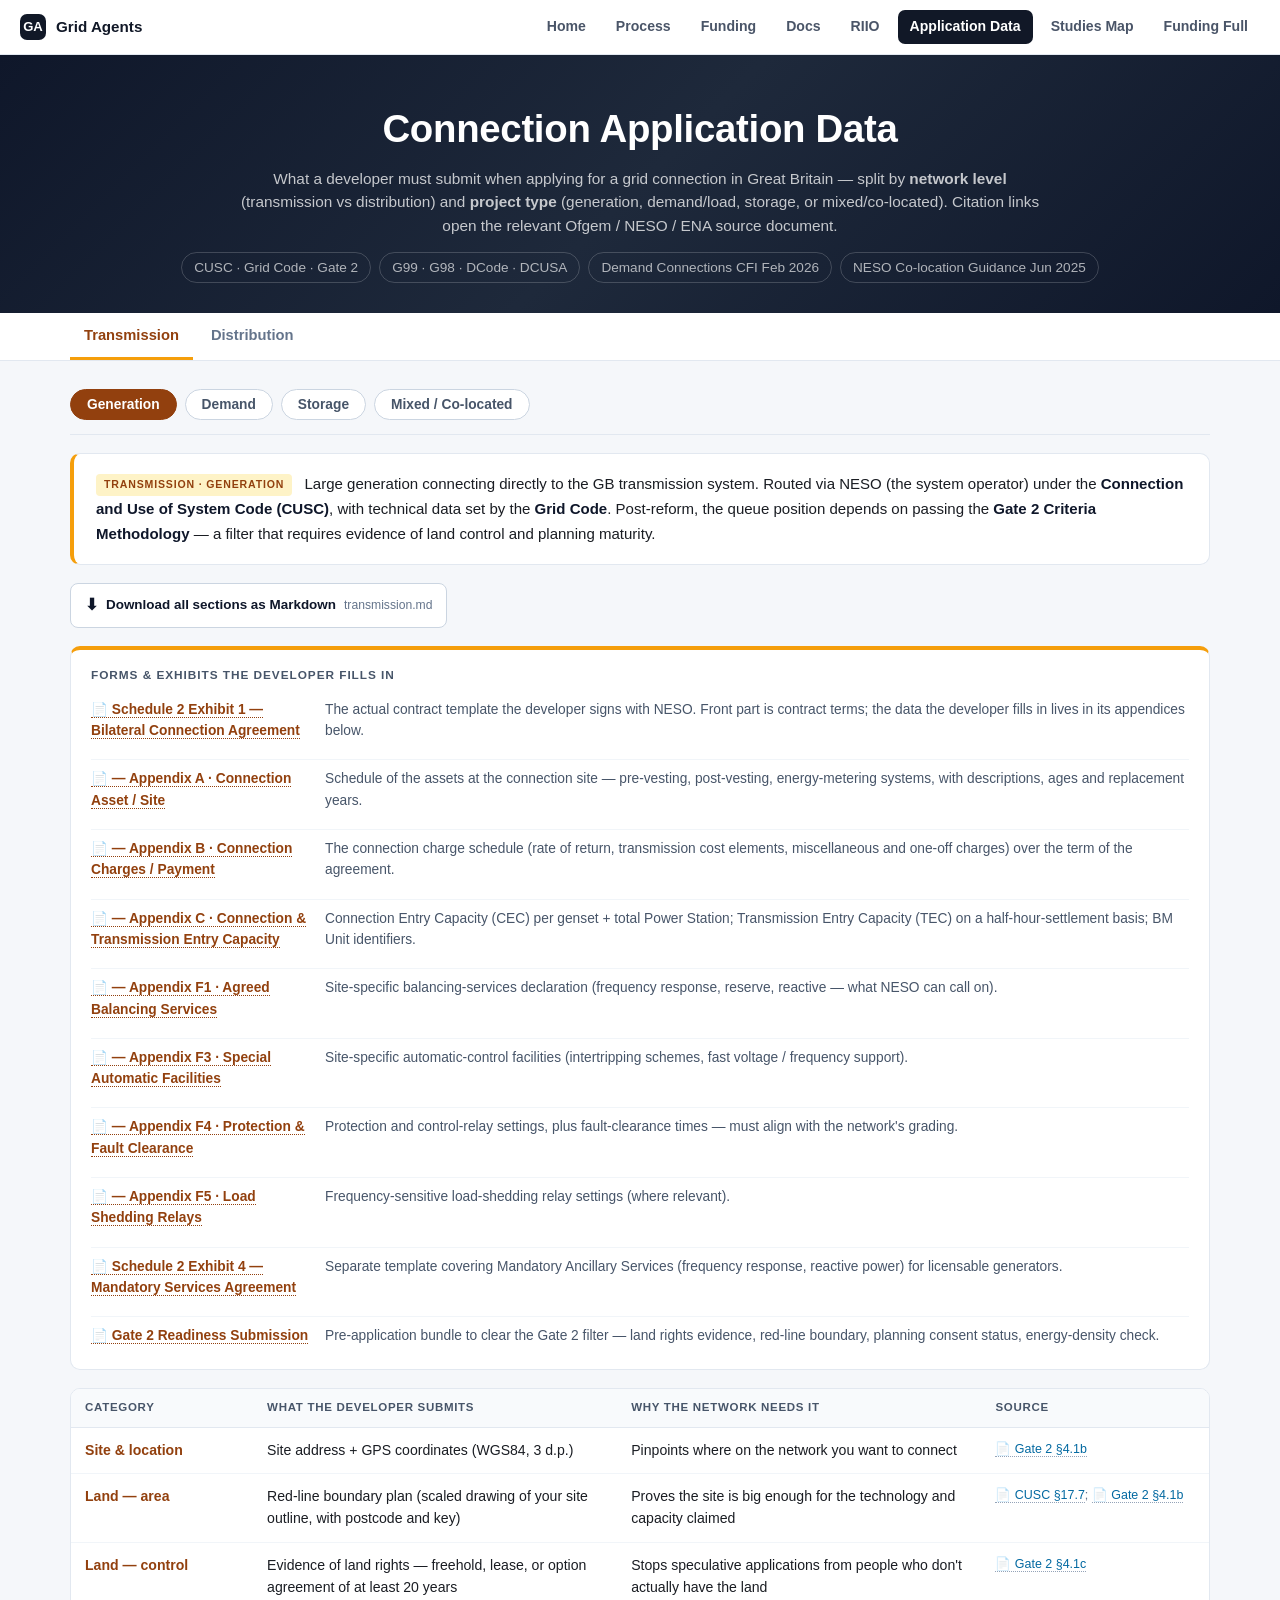
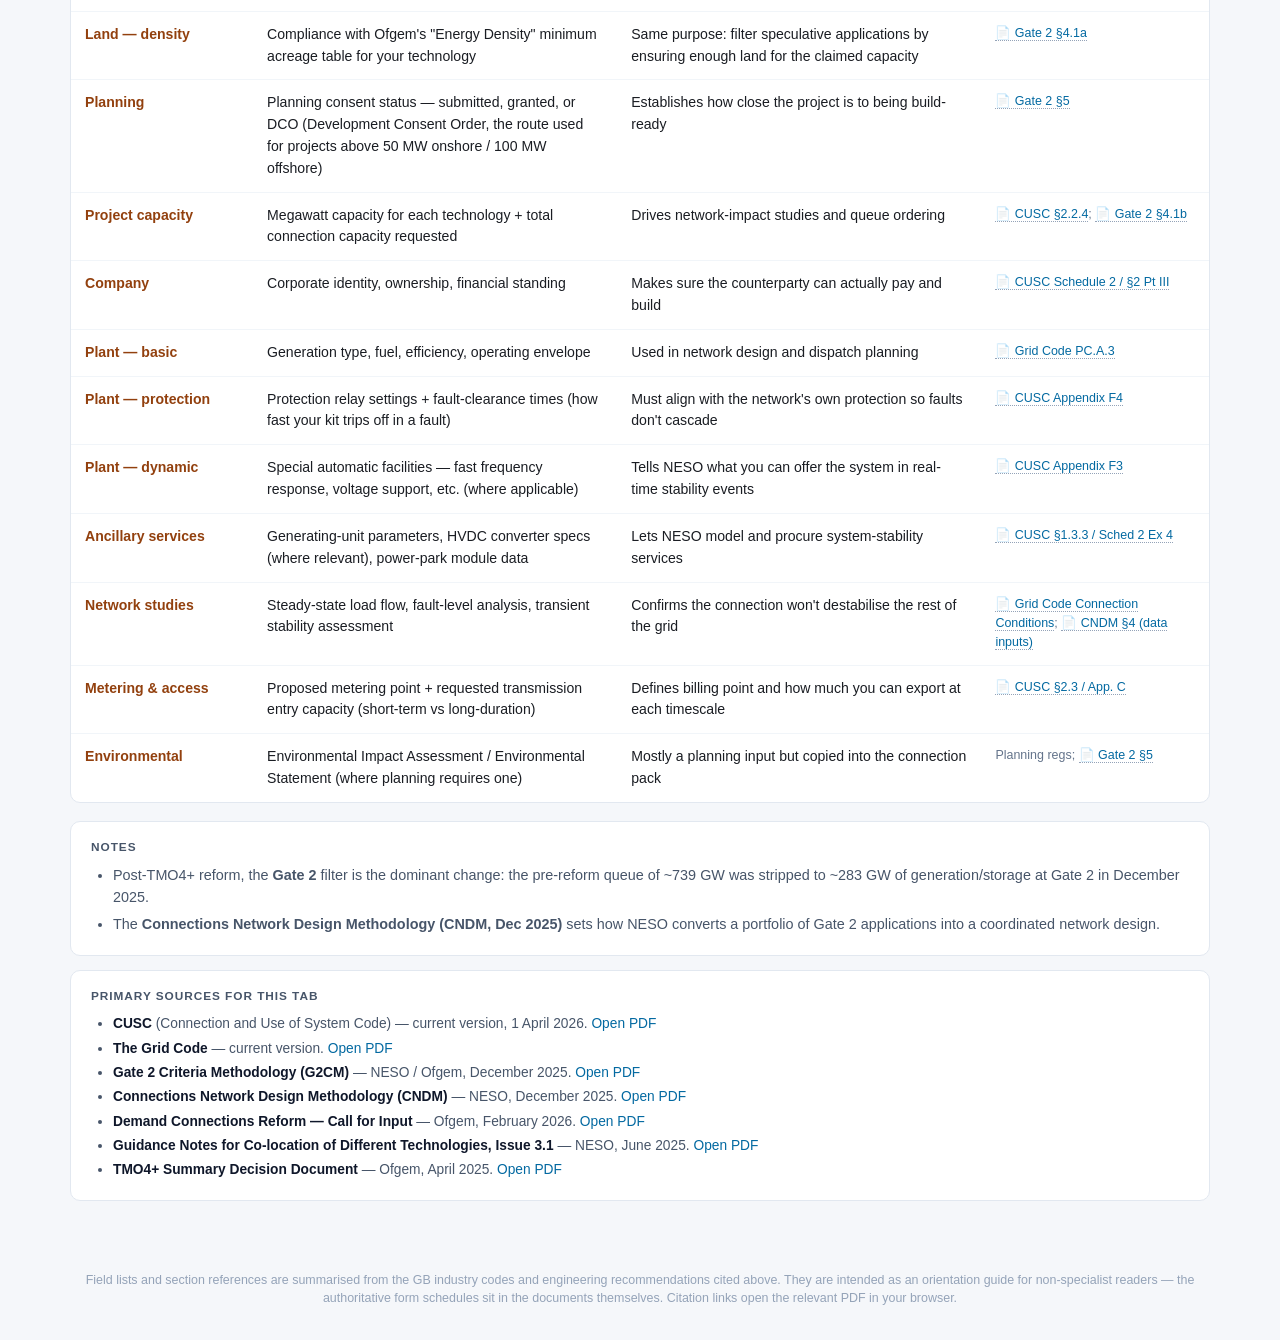
==== commit 81f1afa0: "add Forms / Exhibits block per sub-panel; host ENA G99 Issue 2 standard Each of the eight sub-tabs (" ====
--- a/connection-application-data/index.html
+++ b/connection-application-data/index.html
@@ -230,6 +230,54 @@
     line-height: 1.5;
   }
 
+  /* Forms / exhibits block */
+  .forms-block {
+    background: #fff;
+    border: 1px solid #e2e8f0;
+    border-top: 4px solid #f59e0b;
+    border-radius: 10px;
+    padding: 16px 20px 14px;
+    margin-bottom: 18px;
+  }
+  .panel.dist .forms-block { border-top-color: #0ea5e9; }
+  .forms-block h3 {
+    font-size: 0.74rem;
+    text-transform: uppercase;
+    letter-spacing: 0.08em;
+    color: #475569;
+    margin-bottom: 10px;
+  }
+  .forms-list {
+    display: grid;
+    gap: 10px;
+  }
+  .form-row {
+    display: grid;
+    grid-template-columns: 220px 1fr;
+    gap: 14px;
+    padding: 8px 0;
+    border-top: 1px solid #f1f5f9;
+    font-size: 0.86rem;
+  }
+  .form-row:first-of-type { border-top: 0; padding-top: 4px; }
+  .form-row .fr-name {
+    font-weight: 700;
+    color: #0f172a;
+  }
+  .panel.tx   .form-row .fr-name { color: #92400e; }
+  .panel.dist .form-row .fr-name { color: #0369a1; }
+  .form-row .fr-name a {
+    color: inherit;
+    text-decoration: none;
+    border-bottom: 1px dotted currentColor;
+  }
+  .form-row .fr-name a:hover { border-bottom-style: solid; }
+  .form-row .fr-name a::before { content: "📄 "; opacity: 0.6; }
+  .form-row .fr-desc { color: #475569; line-height: 1.55; }
+  @media (max-width: 640px) {
+    .form-row { grid-template-columns: 1fr; gap: 2px; }
+  }
+
   /* Cross-cutting note for "applies the same as gen" tabs */
   .same-as {
     background: #f0fdf4;
@@ -289,6 +337,53 @@
           <span class="dl-meta">transmission.md</span>
         </a>
       </div>
+
+      <div class="forms-block">
+        <h3>Forms &amp; exhibits the developer fills in</h3>
+        <div class="forms-list">
+          <div class="form-row">
+            <div class="fr-name"><a href="../docs/grid-docs-source/02 - Industry Codes/CUSC - 01 April 2026.pdf#page=713">Schedule 2 Exhibit 1 — Bilateral Connection Agreement</a></div>
+            <div class="fr-desc">The actual contract template the developer signs with NESO. Front part is contract terms; the data the developer fills in lives in its appendices below.</div>
+          </div>
+          <div class="form-row">
+            <div class="fr-name"><a href="../docs/grid-docs-source/02 - Industry Codes/CUSC - 01 April 2026.pdf#page=730">— Appendix A · Connection Asset / Site</a></div>
+            <div class="fr-desc">Schedule of the assets at the connection site — pre-vesting, post-vesting, energy-metering systems, with descriptions, ages and replacement years.</div>
+          </div>
+          <div class="form-row">
+            <div class="fr-name"><a href="../docs/grid-docs-source/02 - Industry Codes/CUSC - 01 April 2026.pdf#page=731">— Appendix B · Connection Charges / Payment</a></div>
+            <div class="fr-desc">The connection charge schedule (rate of return, transmission cost elements, miscellaneous and one-off charges) over the term of the agreement.</div>
+          </div>
+          <div class="form-row">
+            <div class="fr-name"><a href="../docs/grid-docs-source/02 - Industry Codes/CUSC - 01 April 2026.pdf#page=733">— Appendix C · Connection &amp; Transmission Entry Capacity</a></div>
+            <div class="fr-desc">Connection Entry Capacity (CEC) per genset + total Power Station; Transmission Entry Capacity (TEC) on a half-hour-settlement basis; BM Unit identifiers.</div>
+          </div>
+          <div class="form-row">
+            <div class="fr-name"><a href="../docs/grid-docs-source/02 - Industry Codes/CUSC - 01 April 2026.pdf#page=736">— Appendix F1 · Agreed Balancing Services</a></div>
+            <div class="fr-desc">Site-specific balancing-services declaration (frequency response, reserve, reactive — what NESO can call on).</div>
+          </div>
+          <div class="form-row">
+            <div class="fr-name"><a href="../docs/grid-docs-source/02 - Industry Codes/CUSC - 01 April 2026.pdf#page=736">— Appendix F3 · Special Automatic Facilities</a></div>
+            <div class="fr-desc">Site-specific automatic-control facilities (intertripping schemes, fast voltage / frequency support).</div>
+          </div>
+          <div class="form-row">
+            <div class="fr-name"><a href="../docs/grid-docs-source/02 - Industry Codes/CUSC - 01 April 2026.pdf#page=736">— Appendix F4 · Protection &amp; Fault Clearance</a></div>
+            <div class="fr-desc">Protection and control-relay settings, plus fault-clearance times — must align with the network's grading.</div>
+          </div>
+          <div class="form-row">
+            <div class="fr-name"><a href="../docs/grid-docs-source/02 - Industry Codes/CUSC - 01 April 2026.pdf#page=736">— Appendix F5 · Load Shedding Relays</a></div>
+            <div class="fr-desc">Frequency-sensitive load-shedding relay settings (where relevant).</div>
+          </div>
+          <div class="form-row">
+            <div class="fr-name"><a href="../docs/grid-docs-source/02 - Industry Codes/CUSC - 01 April 2026.pdf#page=931">Schedule 2 Exhibit 4 — Mandatory Services Agreement</a></div>
+            <div class="fr-desc">Separate template covering Mandatory Ancillary Services (frequency response, reactive power) for licensable generators.</div>
+          </div>
+          <div class="form-row">
+            <div class="fr-name"><a href="../docs/grid-docs-source/05 - Connections Reform (TMO4+)/Gate 2 Criteria Methodology (G2CM) - Dec 2025.pdf#page=14">Gate 2 Readiness Submission</a></div>
+            <div class="fr-desc">Pre-application bundle to clear the Gate 2 filter — land rights evidence, red-line boundary, planning consent status, energy-density check.</div>
+          </div>
+        </div>
+      </div>
+
       <div class="data-table-wrap">
         <table class="data">
           <thead><tr><th style="width:16%">Category</th><th style="width:32%">What the developer submits</th><th style="width:32%">Why the network needs it</th><th style="width:20%">Source</th></tr></thead>
@@ -331,6 +426,41 @@
         <div class="scale-item"><div class="lbl">GB peak demand</div><div class="val">45 GW (Feb 2026)</div></div>
         <div class="scale-item"><div class="lbl">Reform pillars</div><div class="val">Curate · Plan · Connect</div></div>
       </div>
+
+      <div class="forms-block">
+        <h3>Forms &amp; exhibits the developer fills in</h3>
+        <div class="forms-list">
+          <div class="form-row">
+            <div class="fr-name"><a href="../docs/grid-docs-source/02 - Industry Codes/CUSC - 01 April 2026.pdf#page=713">Schedule 2 Exhibit 1 — Bilateral Connection Agreement</a></div>
+            <div class="fr-desc">Same template as for generation — but appendices are populated with demand-specific data (max demand, load profile, reliability tier) instead of generator data.</div>
+          </div>
+          <div class="form-row">
+            <div class="fr-name"><a href="../docs/grid-docs-source/02 - Industry Codes/CUSC - 01 April 2026.pdf#page=730">— Appendix A · Connection Asset / Site</a></div>
+            <div class="fr-desc">Asset list at the connection point — incomers, transformers, switchgear assigned to the demand site.</div>
+          </div>
+          <div class="form-row">
+            <div class="fr-name"><a href="../docs/grid-docs-source/02 - Industry Codes/CUSC - 01 April 2026.pdf#page=731">— Appendix B · Connection Charges / Payment</a></div>
+            <div class="fr-desc">Connection charge schedule. Demand connections currently carry higher upfront securities than generation under CUSC §15.</div>
+          </div>
+          <div class="form-row">
+            <div class="fr-name"><a href="../docs/grid-docs-source/02 - Industry Codes/CUSC - 01 April 2026.pdf#page=733">— Appendix C · Capacity</a></div>
+            <div class="fr-desc">Maximum import capacity instead of CEC/TEC; for demand, this defines the connection size and the basis for any future ramp.</div>
+          </div>
+          <div class="form-row">
+            <div class="fr-name"><a href="../docs/grid-docs-source/02 - Industry Codes/CUSC - 01 April 2026.pdf#page=736">— Appendix F4 · Protection &amp; Fault Clearance</a></div>
+            <div class="fr-desc">Protection settings for the demand-side switchgear and any sensitive on-site loads.</div>
+          </div>
+          <div class="form-row">
+            <div class="fr-name">CUSC §17 — Application &amp; Offer Process</div>
+            <div class="fr-desc">The application schedule itself — submitted to NESO before the BCA template is populated. Captures the project type, capacity, site, ramp profile, and customer commercial declaration.</div>
+          </div>
+          <div class="form-row">
+            <div class="fr-name"><a href="../docs/grid-docs-source/05 - Connections Reform (TMO4+)/Demand Connections Call for Input - Feb 2026.pdf#page=12">Strengthened readiness submission <em>(emerging)</em></a></div>
+            <div class="fr-desc">Under reform, data-centre developers will be asked to provide land-control evidence, planning status, off-taker contract, AI-Growth-Zone status — paralleling the generation Gate 2 readiness pack.</div>
+          </div>
+        </div>
+      </div>
+
       <div class="data-table-wrap">
         <table class="data">
           <thead><tr><th style="width:18%">Category</th><th style="width:32%">What the developer submits</th><th style="width:30%">Why the network needs it</th><th style="width:20%">Source</th></tr></thead>
@@ -369,6 +499,37 @@
       <div class="same-as">
         <b>Same data as Generation</b>, plus the storage-specific fields below. The Generation table is the baseline — Storage adds on top.
       </div>
+
+      <div class="forms-block">
+        <h3>Forms &amp; exhibits the developer fills in</h3>
+        <div class="forms-list">
+          <div class="form-row">
+            <div class="fr-name"><a href="../docs/grid-docs-source/02 - Industry Codes/CUSC - 01 April 2026.pdf#page=713">Schedule 2 Exhibit 1 — Bilateral Connection Agreement</a></div>
+            <div class="fr-desc">Storage is treated as generation under the CUSC, so the same BCA template applies — populated with both export and import capacities.</div>
+          </div>
+          <div class="form-row">
+            <div class="fr-name"><a href="../docs/grid-docs-source/02 - Industry Codes/CUSC - 01 April 2026.pdf#page=733">— Appendix C · Capacity (CEC, TEC, plus import)</a></div>
+            <div class="fr-desc">Connection Entry Capacity and Transmission Entry Capacity for the discharge side, plus a Maximum Import Capacity for the charge side. Asymmetric values are common.</div>
+          </div>
+          <div class="form-row">
+            <div class="fr-name"><a href="../docs/grid-docs-source/02 - Industry Codes/CUSC - 01 April 2026.pdf#page=736">— Appendix F1 · Agreed Balancing Services</a></div>
+            <div class="fr-desc">Storage is the marginal source of frequency response, reserve and reactive power — declaring capability here unlocks payments.</div>
+          </div>
+          <div class="form-row">
+            <div class="fr-name"><a href="../docs/grid-docs-source/02 - Industry Codes/CUSC - 01 April 2026.pdf#page=931">Schedule 2 Exhibit 4 — Mandatory Services Agreement</a></div>
+            <div class="fr-desc">Where the storage asset is licensed and large enough, this template is signed alongside the BCA to formalise mandatory frequency response and reactive power.</div>
+          </div>
+          <div class="form-row">
+            <div class="fr-name"><a href="../docs/grid-docs-source/05 - Connections Reform (TMO4+)/NESO Guidance Notes for Co-location of Different Technologies - Issue 3.1 - June 2025.pdf#page=5">Co-location declaration</a></div>
+            <div class="fr-desc">If storage shares a site with generation or demand, declared as such — see the Mixed / Co-located sub-tab.</div>
+          </div>
+          <div class="form-row">
+            <div class="fr-name"><a href="../docs/grid-docs-source/05 - Connections Reform (TMO4+)/Gate 2 Criteria Methodology (G2CM) - Dec 2025.pdf#page=14">Gate 2 Readiness Submission</a></div>
+            <div class="fr-desc">Storage is in scope of the Gate 2 filter — same readiness pack as generation (land, planning, capacity).</div>
+          </div>
+        </div>
+      </div>
+
       <div class="data-table-wrap">
         <table class="data">
           <thead><tr><th style="width:18%">Category</th><th style="width:32%">Storage-specific addition</th><th style="width:30%">Why the network needs it</th><th style="width:20%">Source</th></tr></thead>
@@ -398,6 +559,33 @@
         <span class="badge">Transmission · Mixed / Co-located</span>
         Sites that combine two or more technologies — typically <b>solar + battery</b>, <b>wind + battery</b>, or generation alongside on-site demand. NESO's <b>Guidance Notes for Co-location of Different Technologies (Issue 3.1, June 2025)</b> set the compliance pathway. The application bundle is a stack of the per-technology forms above, plus a site-level overlay describing how the technologies share the connection.
       </div>
+
+      <div class="forms-block">
+        <h3>Forms &amp; exhibits the developer fills in</h3>
+        <div class="forms-list">
+          <div class="form-row">
+            <div class="fr-name"><a href="../docs/grid-docs-source/02 - Industry Codes/CUSC - 01 April 2026.pdf#page=713">Schedule 2 Exhibit 1 — BCA (per technology, or consolidated)</a></div>
+            <div class="fr-desc">For Parallel sites, one BCA per technology. For Consolidated sites, a single BCA with appendices that list each technology's data.</div>
+          </div>
+          <div class="form-row">
+            <div class="fr-name"><a href="../docs/grid-docs-source/02 - Industry Codes/CUSC - 01 April 2026.pdf#page=737">Schedule 2 Exhibit 1A — Agreement to Vary the BCA</a></div>
+            <div class="fr-desc">When a new technology is added to an existing connection (e.g. battery added to an existing solar site), this is the formal variation template.</div>
+          </div>
+          <div class="form-row">
+            <div class="fr-name"><a href="../docs/grid-docs-source/05 - Connections Reform (TMO4+)/NESO Guidance Notes for Co-location of Different Technologies - Issue 3.1 - June 2025.pdf#page=5">Configuration declaration</a></div>
+            <div class="fr-desc">Parallel vs Consolidated; if Consolidated, Independently Controlled vs Supplementary Controlled. Drives which compliance pathway applies.</div>
+          </div>
+          <div class="form-row">
+            <div class="fr-name"><a href="../docs/grid-docs-source/05 - Connections Reform (TMO4+)/NESO Guidance Notes for Co-location of Different Technologies - Issue 3.1 - June 2025.pdf#page=10">Sequenced commissioning plan</a></div>
+            <div class="fr-desc">Order in which technologies energise, with the EON / ION / FON sign-off sequence per technology and any whole-site testing requirements.</div>
+          </div>
+          <div class="form-row">
+            <div class="fr-name"><a href="../docs/grid-docs-source/05 - Connections Reform (TMO4+)/NESO Guidance Notes for Co-location of Different Technologies - Issue 3.1 - June 2025.pdf#page=18">Substantial Modification declaration</a></div>
+            <div class="fr-desc">If the change is to an existing connection, the developer files a Substantial Modification (NESO publishes worked examples in Appendix B).</div>
+          </div>
+        </div>
+      </div>
+
       <div class="data-table-wrap">
         <table class="data">
           <thead><tr><th style="width:20%">Category</th><th style="width:32%">What the developer submits</th><th style="width:28%">Why the network needs it</th><th style="width:20%">Source</th></tr></thead>
@@ -460,6 +648,45 @@
           <span class="dl-meta">distribution.md</span>
         </a>
       </div>
+
+      <div class="forms-block">
+        <h3>Forms &amp; exhibits the developer fills in</h3>
+        <div class="forms-list">
+          <div class="form-row">
+            <div class="fr-name"><a href="../docs/grid-docs-source/04 - Engineering Recommendations/ENA EREC G99 Issue 2 - 2025.pdf#page=238">Form A1-1 / A1-2 / A1-3 · Type A application</a></div>
+            <div class="fr-desc">Pre-installation application form for Type A (≤ 1 MW). A1-1 for &lt; 50 kW, A1-2 for ≥ 50 kW or Fully Type Tested, A1-3 for newer cases. Captures applicant, site, plant data, capacity.</div>
+          </div>
+          <div class="form-row">
+            <div class="fr-name"><a href="../docs/grid-docs-source/04 - Engineering Recommendations/ENA EREC G99 Issue 2 - 2025.pdf#page=292">Form A3-1 / A3-2 / A3-3 / A3-4 · Type A installation</a></div>
+            <div class="fr-desc">Installation Document (post-install). Confirms what was installed, settings used, type-test references. For Type A this also acts as the Final Operational Notification.</div>
+          </div>
+          <div class="form-row">
+            <div class="fr-name"><a href="../docs/grid-docs-source/04 - Engineering Recommendations/ENA EREC G99 Issue 2 - 2025.pdf#page=350">Type B application form</a></div>
+            <div class="fr-desc">Application form for Type B (1–10 MW), submitted before installation. Drives the DNO design quote and connection offer.</div>
+          </div>
+          <div class="form-row">
+            <div class="fr-name"><a href="../docs/grid-docs-source/04 - Engineering Recommendations/ENA EREC G99 Issue 2 - 2025.pdf#page=351">Form B2-1 / B2-2 · Type B compliance + commissioning tests</a></div>
+            <div class="fr-desc">B2-1 is the Power Generating Module Document (PGMD) — single doc evidencing every G99 criterion. B2-2 is the site compliance and commissioning test schedule.</div>
+          </div>
+          <div class="form-row">
+            <div class="fr-name"><a href="../docs/grid-docs-source/04 - Engineering Recommendations/ENA EREC G99 Issue 2 - 2025.pdf#page=366">Form B3 · Type B installation &amp; commissioning</a></div>
+            <div class="fr-desc">Final installation &amp; commissioning confirmation form for Type B. Triggers the Final Operational Notification.</div>
+          </div>
+          <div class="form-row">
+            <div class="fr-name"><a href="../docs/grid-docs-source/04 - Engineering Recommendations/ENA EREC G99 Issue 2 - 2025.pdf#page=388">Type C / D application + Form C2-1, C2-2</a></div>
+            <div class="fr-desc">Type C (10–50 MW) and Type D (≥ 50 MW or TX-connected) use the same form set. C2-1 is the PGMD; C2-2 is the commissioning test schedule.</div>
+          </div>
+          <div class="form-row">
+            <div class="fr-name">Form C3 · Type C / D installation &amp; commissioning</div>
+            <div class="fr-desc">Final installation &amp; commissioning confirmation; triggers the Final Operational Notification with the DNO (and NESO for Type D).</div>
+          </div>
+          <div class="form-row">
+            <div class="fr-name">G98 fit-and-inform form <em>(micro-generation)</em></div>
+            <div class="fr-desc">Below G99 threshold (≤ 16 A per phase). Single form sent to the DNO after install — no design phase, no commissioning sign-off.</div>
+          </div>
+        </div>
+      </div>
+
       <div class="data-table-wrap">
         <table class="data">
           <thead><tr><th style="width:18%">Category</th><th style="width:32%">What the developer submits</th><th style="width:30%">Why the DNO needs it</th><th style="width:20%">Source</th></tr></thead>
@@ -502,6 +729,33 @@
         <div class="scale-item"><div class="lbl">Form complexity scales by</div><div class="val">Voltage + max demand</div></div>
         <div class="scale-item"><div class="lbl">No type-test required</div><div class="val">No G99 / G98 (load only)</div></div>
       </div>
+
+      <div class="forms-block">
+        <h3>Forms &amp; exhibits the developer fills in</h3>
+        <div class="forms-list">
+          <div class="form-row">
+            <div class="fr-name">DNO Connection Enquiry Form (LV)</div>
+            <div class="fr-desc">For low-voltage demand. No national template — each DNO publishes its own (UKPN, NGED, SSEN, SPEN, ENWL, NPg). Captures applicant, site, max demand, premises type. Triggers the 45-working-day GSOP clock.</div>
+          </div>
+          <div class="form-row">
+            <div class="fr-name">DNO HV / EHV Connection Application Form</div>
+            <div class="fr-desc">For high-voltage / extra-high-voltage demand (e.g. data centres, large industrial). DNO-specific. Adds load profile, diversity factor, sensitive-load flag, on-site generation declaration. Triggers the 65-working-day GSOP clock.</div>
+          </div>
+          <div class="form-row">
+            <div class="fr-name"><a href="../docs/grid-docs-source/02 - Industry Codes/dcode-v58.pdf">Distribution Connection Agreement</a></div>
+            <div class="fr-desc">The contract between DNO and customer once the offer is accepted. Governed by the Distribution Code (DCode) — DPC §6 sets the contents framework.</div>
+          </div>
+          <div class="form-row">
+            <div class="fr-name"><a href="../docs/grid-docs-source/02 - Industry Codes/DCUSA-v18.1.pdf">DCUSA charging-methodology data</a></div>
+            <div class="fr-desc">Information needed for the DNO's connection-charging assessment under DCUSA — shallow vs deep cost share, allocation of reinforcement.</div>
+          </div>
+          <div class="form-row">
+            <div class="fr-name"><a href="../docs/grid-docs-source/05 - Connections Reform (TMO4+)/Demand Connections Call for Input - Feb 2026.pdf#page=16">Strengthened readiness submission <em>(emerging)</em></a></div>
+            <div class="fr-desc">Reform proposes formal readiness tests at distribution too — planning consent, land control, off-taker contract — particularly for data-centre demand. Not yet formal.</div>
+          </div>
+        </div>
+      </div>
+
       <div class="data-table-wrap">
         <table class="data">
           <thead><tr><th style="width:18%">Category</th><th style="width:32%">What the developer submits</th><th style="width:30%">Why the DNO needs it</th><th style="width:20%">Source</th></tr></thead>
@@ -539,6 +793,29 @@
       <div class="same-as">
         <b>Same data as Generation</b>, plus the storage-specific fields below. The Generation table is the baseline — Storage adds on top.
       </div>
+
+      <div class="forms-block">
+        <h3>Forms &amp; exhibits the developer fills in</h3>
+        <div class="forms-list">
+          <div class="form-row">
+            <div class="fr-name"><a href="../docs/grid-docs-source/04 - Engineering Recommendations/ENA EREC G99 Issue 2 - 2025.pdf#page=350">G99 Type B / C / D application + PGMD</a></div>
+            <div class="fr-desc">BESS at distribution is treated as a Power Generating Module under G99 Issue 2 (storage clauses in force from 1 March 2026). Same form set as Generation — Type B/C/D application form, then Form B2-1 / C2-1 PGMD with storage-specific data.</div>
+          </div>
+          <div class="form-row">
+            <div class="fr-name"><a href="../docs/grid-docs-source/04 - Engineering Recommendations/ENA EREC G99 Issue 2 - 2025.pdf#page=366">Form B3 / C3 · installation &amp; commissioning</a></div>
+            <div class="fr-desc">Final installation &amp; commissioning confirmation. For storage, additional checks for charge / discharge envelope, anti-islanding, and (if declared) grid-forming behaviour.</div>
+          </div>
+          <div class="form-row">
+            <div class="fr-name">Import-capacity declaration <em>(DNO-specific)</em></div>
+            <div class="fr-desc">In addition to the G99 export side, the developer also files an import-capacity declaration with the DNO so the charging side is treated under the connection charging methodology. No national template — each DNO uses its own form.</div>
+          </div>
+          <div class="form-row">
+            <div class="fr-name"><a href="../docs/grid-docs-source/02 - Industry Codes/DCUSA-v18.1.pdf">DCUSA bidirectional capacity registration</a></div>
+            <div class="fr-desc">Commercial registration of both export and import capacities. Affects DUoS / connection charges.</div>
+          </div>
+        </div>
+      </div>
+
       <div class="data-table-wrap">
         <table class="data">
           <thead><tr><th style="width:18%">Category</th><th style="width:32%">Storage-specific addition</th><th style="width:30%">Why the DNO needs it</th><th style="width:20%">Source</th></tr></thead>
@@ -568,6 +845,37 @@
         <span class="badge">Distribution · Mixed / Co-located</span>
         Sites combining generation, storage, and / or demand on a single distribution connection — typically <b>solar PV + BESS</b>, sometimes with a co-located demand site (data centre, EV depot, factory). The application bundles a G99 form for each generator / storage unit, a demand application for the load, and a site-level overlay describing how everything shares the connection.
       </div>
+
+      <div class="forms-block">
+        <h3>Forms &amp; exhibits the developer fills in</h3>
+        <div class="forms-list">
+          <div class="form-row">
+            <div class="fr-name"><a href="../docs/grid-docs-source/04 - Engineering Recommendations/ENA EREC G99 Issue 2 - 2025.pdf#page=238">G99 form set per generator / storage unit</a></div>
+            <div class="fr-desc">One full G99 form bundle per technology — application form (A1-X / B-app / C-app), PGMD (B2-1 / C2-1), commissioning form (B3 / C3), operational notifications. Each technology assessed individually.</div>
+          </div>
+          <div class="form-row">
+            <div class="fr-name">DNO Demand Connection Application <em>(if any pure load)</em></div>
+            <div class="fr-desc">If the site has a co-located demand element (e.g. EV depot, factory), a separate demand connection application is filed alongside the G99 forms. DNO-specific template.</div>
+          </div>
+          <div class="form-row">
+            <div class="fr-name">Site Single-Line Diagram + control philosophy</div>
+            <div class="fr-desc">Site-level drawing showing how each technology connects to the shared point of common coupling, plus a written control philosophy (priority rules, curtailment order, BESS charge / discharge logic).</div>
+          </div>
+          <div class="form-row">
+            <div class="fr-name">Active Network Management (ANM) acceptance <em>(if offered)</em></div>
+            <div class="fr-desc">Customer's signed acceptance of curtailment terms in exchange for an earlier or larger connection — common at distribution where reinforcement is expensive.</div>
+          </div>
+          <div class="form-row">
+            <div class="fr-name"><a href="../docs/grid-docs-source/02 - Industry Codes/DCUSA-v18.1.pdf">DCUSA combined-capacity registration</a></div>
+            <div class="fr-desc">Single registration of the firm export capacity (the most the whole site can ever export) and total import capacity, not the sum of the parts.</div>
+          </div>
+          <div class="form-row">
+            <div class="fr-name"><a href="../docs/grid-docs-source/05 - Connections Reform (TMO4+)/NESO Guidance Notes for Co-location of Different Technologies - Issue 3.1 - June 2025.pdf#page=18">Substantial Modification declaration <em>(if adding to an existing site)</em></a></div>
+            <div class="fr-desc">Adding storage to an existing PV site (or vice-versa) is filed as a Substantial Modification, not a fresh connection — NESO publishes worked examples in Appendix B.</div>
+          </div>
+        </div>
+      </div>
+
       <div class="data-table-wrap">
         <table class="data">
           <thead><tr><th style="width:20%">Category</th><th style="width:32%">What the developer submits</th><th style="width:28%">Why the DNO needs it</th><th style="width:20%">Source</th></tr></thead>
@@ -596,7 +904,8 @@
       <ul>
         <li><b>Distribution Code (DCode)</b> — version 58, Energy Networks Association. <a href="../docs/grid-docs-source/02 - Industry Codes/dcode-v58.pdf">Open PDF</a></li>
         <li><b>DCUSA</b> (Distribution Connection and Use of System Agreement) — version 18.1. <a href="../docs/grid-docs-source/02 - Industry Codes/DCUSA-v18.1.pdf">Open PDF</a></li>
-        <li><b>Engineering Recommendation G99</b> — guidance document, ENA, January 2023. <a href="../docs/grid-docs-source/04 - Engineering Recommendations/G99 Guidance Document Jan 23.pdf">Open PDF</a></li>
+        <li><b>Engineering Recommendation G99 — Issue 2 (March 2025)</b>, the master ENA standard with all form templates as appendices (storage clauses in force from 1 March 2026). <a href="../docs/grid-docs-source/04 - Engineering Recommendations/ENA EREC G99 Issue 2 - 2025.pdf">Open PDF</a></li>
+        <li><b>G99 Guidance Document</b> — ENA, January 2023, plain-English overview of how the G99 process flows. <a href="../docs/grid-docs-source/04 - Engineering Recommendations/G99 Guidance Document Jan 23.pdf">Open PDF</a></li>
         <li><b>NESO Guidance Notes for Co-location of Different Technologies, Issue 3.1</b> — June 2025 (technical principles cascade to distribution practice). <a href="../docs/grid-docs-source/05 - Connections Reform (TMO4+)/NESO Guidance Notes for Co-location of Different Technologies - Issue 3.1 - June 2025.pdf">Open PDF</a></li>
         <li><b>Demand Connections Reform — Call for Input</b> — Ofgem, February 2026 (covers embedded demand reform direction). <a href="../docs/grid-docs-source/05 - Connections Reform (TMO4+)/Demand Connections Call for Input - Feb 2026.pdf">Open PDF</a></li>
       </ul>
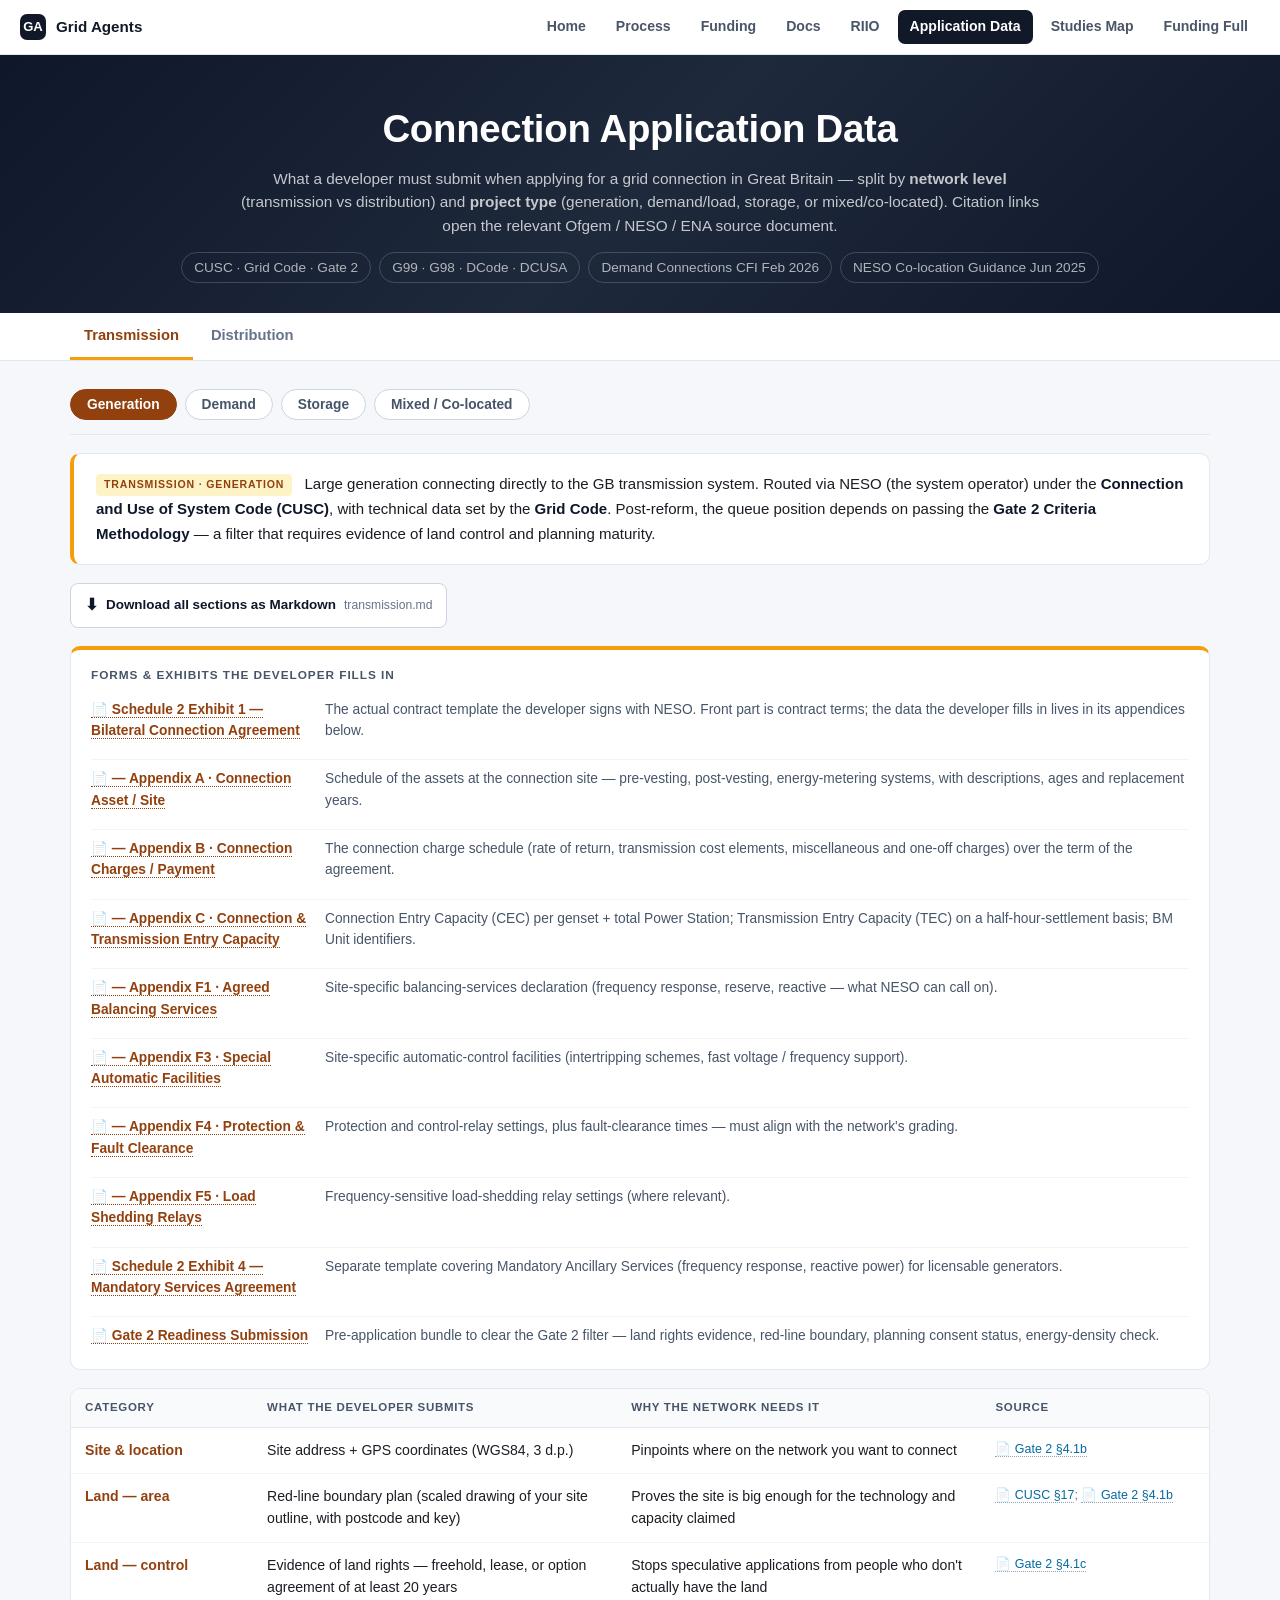
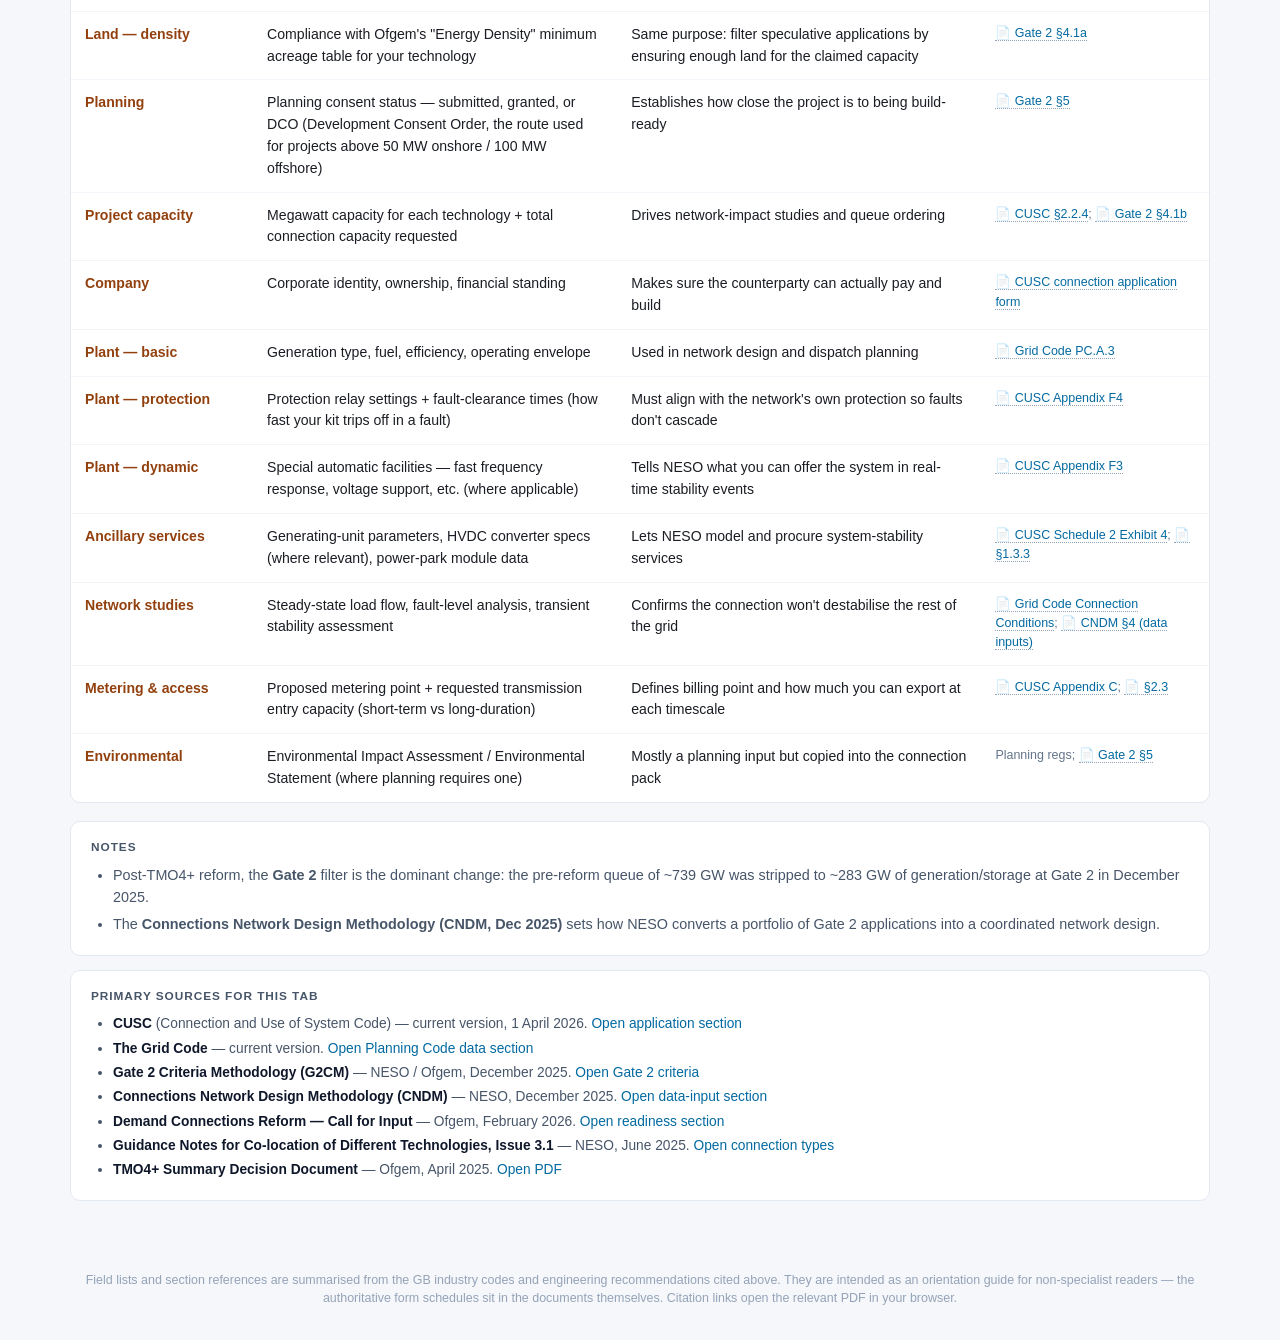
==== commit d1b31f65: "refine application data page with citation to a specific page" ====
--- a/connection-application-data/index.html
+++ b/connection-application-data/index.html
@@ -389,18 +389,18 @@
           <thead><tr><th style="width:16%">Category</th><th style="width:32%">What the developer submits</th><th style="width:32%">Why the network needs it</th><th style="width:20%">Source</th></tr></thead>
           <tbody>
             <tr><td class="cat">Site &amp; location</td><td>Site address + GPS coordinates (WGS84, 3 d.p.)</td><td>Pinpoints where on the network you want to connect</td><td class="src"><a href="../docs/grid-docs-source/05 - Connections Reform (TMO4+)/Gate 2 Criteria Methodology (G2CM) - Dec 2025.pdf#page=17">Gate 2 §4.1b</a></td></tr>
-            <tr><td class="cat">Land — area</td><td>Red-line boundary plan (scaled drawing of your site outline, with postcode and key)</td><td>Proves the site is big enough for the technology and capacity claimed</td><td class="src"><a href="../docs/grid-docs-source/02 - Industry Codes/CUSC - 01 April 2026.pdf">CUSC §17.7</a>; <a href="../docs/grid-docs-source/05 - Connections Reform (TMO4+)/Gate 2 Criteria Methodology (G2CM) - Dec 2025.pdf#page=17">Gate 2 §4.1b</a></td></tr>
+            <tr><td class="cat">Land — area</td><td>Red-line boundary plan (scaled drawing of your site outline, with postcode and key)</td><td>Proves the site is big enough for the technology and capacity claimed</td><td class="src"><a href="../docs/grid-docs-source/02 - Industry Codes/CUSC - 01 April 2026.pdf#page=670">CUSC §17</a>; <a href="../docs/grid-docs-source/05 - Connections Reform (TMO4+)/Gate 2 Criteria Methodology (G2CM) - Dec 2025.pdf#page=17">Gate 2 §4.1b</a></td></tr>
             <tr><td class="cat">Land — control</td><td>Evidence of land rights — freehold, lease, or option agreement of at least 20 years</td><td>Stops speculative applications from people who don't actually have the land</td><td class="src"><a href="../docs/grid-docs-source/05 - Connections Reform (TMO4+)/Gate 2 Criteria Methodology (G2CM) - Dec 2025.pdf#page=19">Gate 2 §4.1c</a></td></tr>
             <tr><td class="cat">Land — density</td><td>Compliance with Ofgem's "Energy Density" minimum acreage table for your technology</td><td>Same purpose: filter speculative applications by ensuring enough land for the claimed capacity</td><td class="src"><a href="../docs/grid-docs-source/05 - Connections Reform (TMO4+)/Gate 2 Criteria Methodology (G2CM) - Dec 2025.pdf#page=15">Gate 2 §4.1a</a></td></tr>
             <tr><td class="cat">Planning</td><td>Planning consent status — submitted, granted, or DCO (Development Consent Order, the route used for projects above 50 MW onshore / 100 MW offshore)</td><td>Establishes how close the project is to being build-ready</td><td class="src"><a href="../docs/grid-docs-source/05 - Connections Reform (TMO4+)/Gate 2 Criteria Methodology (G2CM) - Dec 2025.pdf#page=31">Gate 2 §5</a></td></tr>
-            <tr><td class="cat">Project capacity</td><td>Megawatt capacity for each technology + total connection capacity requested</td><td>Drives network-impact studies and queue ordering</td><td class="src"><a href="../docs/grid-docs-source/02 - Industry Codes/CUSC - 01 April 2026.pdf">CUSC §2.2.4</a>; <a href="../docs/grid-docs-source/05 - Connections Reform (TMO4+)/Gate 2 Criteria Methodology (G2CM) - Dec 2025.pdf#page=17">Gate 2 §4.1b</a></td></tr>
-            <tr><td class="cat">Company</td><td>Corporate identity, ownership, financial standing</td><td>Makes sure the counterparty can actually pay and build</td><td class="src"><a href="../docs/grid-docs-source/02 - Industry Codes/CUSC - 01 April 2026.pdf">CUSC Schedule 2 / §2 Pt III</a></td></tr>
-            <tr><td class="cat">Plant — basic</td><td>Generation type, fuel, efficiency, operating envelope</td><td>Used in network design and dispatch planning</td><td class="src"><a href="../docs/grid-docs-source/02 - Industry Codes/00_The_Full_Grid_Code.pdf">Grid Code PC.A.3</a></td></tr>
-            <tr><td class="cat">Plant — protection</td><td>Protection relay settings + fault-clearance times (how fast your kit trips off in a fault)</td><td>Must align with the network's own protection so faults don't cascade</td><td class="src"><a href="../docs/grid-docs-source/02 - Industry Codes/CUSC - 01 April 2026.pdf">CUSC Appendix F4</a></td></tr>
-            <tr><td class="cat">Plant — dynamic</td><td>Special automatic facilities — fast frequency response, voltage support, etc. (where applicable)</td><td>Tells NESO what you can offer the system in real-time stability events</td><td class="src"><a href="../docs/grid-docs-source/02 - Industry Codes/CUSC - 01 April 2026.pdf">CUSC Appendix F3</a></td></tr>
-            <tr><td class="cat">Ancillary services</td><td>Generating-unit parameters, HVDC converter specs (where relevant), power-park module data</td><td>Lets NESO model and procure system-stability services</td><td class="src"><a href="../docs/grid-docs-source/02 - Industry Codes/CUSC - 01 April 2026.pdf">CUSC §1.3.3 / Sched 2 Ex 4</a></td></tr>
-            <tr><td class="cat">Network studies</td><td>Steady-state load flow, fault-level analysis, transient stability assessment</td><td>Confirms the connection won't destabilise the rest of the grid</td><td class="src"><a href="../docs/grid-docs-source/02 - Industry Codes/00_The_Full_Grid_Code.pdf">Grid Code Connection Conditions</a>; <a href="../docs/grid-docs-source/05 - Connections Reform (TMO4+)/Connections Network Design Methodology (CNDM) - Dec 2025.pdf#page=17">CNDM §4 (data inputs)</a></td></tr>
-            <tr><td class="cat">Metering &amp; access</td><td>Proposed metering point + requested transmission entry capacity (short-term vs long-duration)</td><td>Defines billing point and how much you can export at each timescale</td><td class="src"><a href="../docs/grid-docs-source/02 - Industry Codes/CUSC - 01 April 2026.pdf">CUSC §2.3 / App. C</a></td></tr>
+            <tr><td class="cat">Project capacity</td><td>Megawatt capacity for each technology + total connection capacity requested</td><td>Drives network-impact studies and queue ordering</td><td class="src"><a href="../docs/grid-docs-source/02 - Industry Codes/CUSC - 01 April 2026.pdf#page=18">CUSC §2.2.4</a>; <a href="../docs/grid-docs-source/05 - Connections Reform (TMO4+)/Gate 2 Criteria Methodology (G2CM) - Dec 2025.pdf#page=17">Gate 2 §4.1b</a></td></tr>
+            <tr><td class="cat">Company</td><td>Corporate identity, ownership, financial standing</td><td>Makes sure the counterparty can actually pay and build</td><td class="src"><a href="../docs/grid-docs-source/02 - Industry Codes/CUSC - 01 April 2026.pdf#page=1066">CUSC connection application form</a></td></tr>
+            <tr><td class="cat">Plant — basic</td><td>Generation type, fuel, efficiency, operating envelope</td><td>Used in network design and dispatch planning</td><td class="src"><a href="../docs/grid-docs-source/02 - Industry Codes/00_The_Full_Grid_Code.pdf#page=123">Grid Code PC.A.3</a></td></tr>
+            <tr><td class="cat">Plant — protection</td><td>Protection relay settings + fault-clearance times (how fast your kit trips off in a fault)</td><td>Must align with the network's own protection so faults don't cascade</td><td class="src"><a href="../docs/grid-docs-source/02 - Industry Codes/CUSC - 01 April 2026.pdf#page=736">CUSC Appendix F4</a></td></tr>
+            <tr><td class="cat">Plant — dynamic</td><td>Special automatic facilities — fast frequency response, voltage support, etc. (where applicable)</td><td>Tells NESO what you can offer the system in real-time stability events</td><td class="src"><a href="../docs/grid-docs-source/02 - Industry Codes/CUSC - 01 April 2026.pdf#page=736">CUSC Appendix F3</a></td></tr>
+            <tr><td class="cat">Ancillary services</td><td>Generating-unit parameters, HVDC converter specs (where relevant), power-park module data</td><td>Lets NESO model and procure system-stability services</td><td class="src"><a href="../docs/grid-docs-source/02 - Industry Codes/CUSC - 01 April 2026.pdf#page=931">CUSC Schedule 2 Exhibit 4</a>; <a href="../docs/grid-docs-source/02 - Industry Codes/CUSC - 01 April 2026.pdf#page=8">§1.3.3</a></td></tr>
+            <tr><td class="cat">Network studies</td><td>Steady-state load flow, fault-level analysis, transient stability assessment</td><td>Confirms the connection won't destabilise the rest of the grid</td><td class="src"><a href="../docs/grid-docs-source/02 - Industry Codes/00_The_Full_Grid_Code.pdf#page=190">Grid Code Connection Conditions</a>; <a href="../docs/grid-docs-source/05 - Connections Reform (TMO4+)/Connections Network Design Methodology (CNDM) - Dec 2025.pdf#page=17">CNDM §4 (data inputs)</a></td></tr>
+            <tr><td class="cat">Metering &amp; access</td><td>Proposed metering point + requested transmission entry capacity (short-term vs long-duration)</td><td>Defines billing point and how much you can export at each timescale</td><td class="src"><a href="../docs/grid-docs-source/02 - Industry Codes/CUSC - 01 April 2026.pdf#page=733">CUSC Appendix C</a>; <a href="../docs/grid-docs-source/02 - Industry Codes/CUSC - 01 April 2026.pdf#page=19">§2.3</a></td></tr>
             <tr><td class="cat">Environmental</td><td>Environmental Impact Assessment / Environmental Statement (where planning requires one)</td><td>Mostly a planning input but copied into the connection pack</td><td class="src">Planning regs; <a href="../docs/grid-docs-source/05 - Connections Reform (TMO4+)/Gate 2 Criteria Methodology (G2CM) - Dec 2025.pdf#page=31">Gate 2 §5</a></td></tr>
           </tbody>
         </table>
@@ -451,7 +451,7 @@
             <div class="fr-desc">Protection settings for the demand-side switchgear and any sensitive on-site loads.</div>
           </div>
           <div class="form-row">
-            <div class="fr-name">CUSC §17 — Application &amp; Offer Process</div>
+            <div class="fr-name"><a href="../docs/grid-docs-source/02 - Industry Codes/CUSC - 01 April 2026.pdf#page=670">CUSC §17 — Application &amp; Offer Process</a></div>
             <div class="fr-desc">The application schedule itself — submitted to NESO before the BCA template is populated. Captures the project type, capacity, site, ramp profile, and customer commercial declaration.</div>
           </div>
           <div class="form-row">
@@ -465,17 +465,17 @@
         <table class="data">
           <thead><tr><th style="width:18%">Category</th><th style="width:32%">What the developer submits</th><th style="width:30%">Why the network needs it</th><th style="width:20%">Source</th></tr></thead>
           <tbody>
-            <tr><td class="cat">Project &amp; site</td><td>Site address + coordinates; site classification (data centre, industrial, electrification, hydrogen, etc.)</td><td>Identifies the load type and its operating profile</td><td class="src"><a href="../docs/grid-docs-source/02 - Industry Codes/CUSC - 01 April 2026.pdf">CUSC application schedule</a></td></tr>
+            <tr><td class="cat">Project &amp; site</td><td>Site address + coordinates; site classification (data centre, industrial, electrification, hydrogen, etc.)</td><td>Identifies the load type and its operating profile</td><td class="src"><a href="../docs/grid-docs-source/02 - Industry Codes/CUSC - 01 April 2026.pdf#page=1066">CUSC application schedule</a></td></tr>
             <tr><td class="cat">Land — control</td><td>Exclusive land access (proposed Gate-2-style readiness criterion under reform)</td><td>Filters speculative demand applications, matching the generation regime</td><td class="src"><a href="../docs/grid-docs-source/05 - Connections Reform (TMO4+)/Demand Connections Call for Input - Feb 2026.pdf#page=12">CFI Feb 2026 §5.2</a></td></tr>
             <tr><td class="cat">Planning</td><td>Outline or full planning consent (or evidence of submission) — proposed strengthened readiness criterion for data centres</td><td>Demonstrates the site can actually be built</td><td class="src"><a href="../docs/grid-docs-source/05 - Connections Reform (TMO4+)/Demand Connections Call for Input - Feb 2026.pdf#page=16">CFI Feb 2026 §5.27</a></td></tr>
             <tr><td class="cat">Commercial</td><td>Commercial off-taker — for data centres, evidence of customer / hyperscaler tenancy contract</td><td>Demand-side equivalent of a generator's PPA — proves real economic backing</td><td class="src"><a href="../docs/grid-docs-source/05 - Connections Reform (TMO4+)/Demand Connections Call for Input - Feb 2026.pdf#page=12">CFI Feb 2026 §5.2</a></td></tr>
-            <tr><td class="cat">Project capacity</td><td>Maximum demand (MW) + minimum demand + import profile (24-hour, seasonal); for data centres, IT load curve and PUE</td><td>Drives network-impact studies and reinforcement triggers</td><td class="src"><a href="../docs/grid-docs-source/02 - Industry Codes/00_The_Full_Grid_Code.pdf">Grid Code Demand Code (DC)</a></td></tr>
+            <tr><td class="cat">Project capacity</td><td>Maximum demand (MW) + minimum demand + import profile (24-hour, seasonal); for data centres, IT load curve and PUE</td><td>Drives network-impact studies and reinforcement triggers</td><td class="src"><a href="../docs/grid-docs-source/02 - Industry Codes/00_The_Full_Grid_Code.pdf#page=133">Grid Code PC.A.4 demand data</a></td></tr>
             <tr><td class="cat">Phased / ramped option</td><td>Willingness to accept a phased or ramped connection (build-up of capacity over time)</td><td>Lets NESO offer earlier access in exchange for staged ramp — reform is enabling this explicitly</td><td class="src"><a href="../docs/grid-docs-source/05 - Connections Reform (TMO4+)/Demand Connections Call for Input - Feb 2026.pdf#page=17">CFI Feb 2026 §5.36 (Connect)</a></td></tr>
             <tr><td class="cat">Non-firm option</td><td>Willingness to accept a non-firm or interruptible connection (curtailment in scarcity)</td><td>Faster connection date for loads that can flex; reform actively encourages this for data centres</td><td class="src"><a href="../docs/grid-docs-source/05 - Connections Reform (TMO4+)/Demand Connections Call for Input - Feb 2026.pdf#page=17">CFI Feb 2026 §5.36 (Connect)</a></td></tr>
-            <tr><td class="cat">Load characteristics</td><td>Power factor, motor-starting characteristics, harmonic emissions, voltage-flicker profile</td><td>Lets the TO size local protection, voltage support, and conductor specs</td><td class="src"><a href="../docs/grid-docs-source/02 - Industry Codes/00_The_Full_Grid_Code.pdf">Grid Code DC.A</a></td></tr>
-            <tr><td class="cat">Sensitive-load flag</td><td>Identification of critical / sensitive loads (data centre racks, hospital, defence, etc.)</td><td>Drives reliability-tier expectations and back-up planning</td><td class="src"><a href="../docs/grid-docs-source/02 - Industry Codes/00_The_Full_Grid_Code.pdf">Grid Code DC</a></td></tr>
-            <tr><td class="cat">Behind-the-meter generation</td><td>Declaration of any on-site standby / behind-the-meter generation (diesel, gas, BESS) and its operating mode</td><td>Affects net import profile and fault contribution</td><td class="src"><a href="../docs/grid-docs-source/02 - Industry Codes/00_The_Full_Grid_Code.pdf">Grid Code DC.A</a></td></tr>
-            <tr><td class="cat">Securities</td><td>User commitment fee / financial security under CUSC Section 15 — currently higher upfront for demand than for generation</td><td>De-risks the network's reinforcement spend if the project doesn't progress</td><td class="src"><a href="../docs/grid-docs-source/02 - Industry Codes/CUSC - 01 April 2026.pdf">CUSC §15 User Commitment Methodology</a></td></tr>
+            <tr><td class="cat">Load characteristics</td><td>Power factor, motor-starting characteristics, harmonic emissions, voltage-flicker profile</td><td>Lets the TO size local protection, voltage support, and conductor specs</td><td class="src"><a href="../docs/grid-docs-source/02 - Industry Codes/00_The_Full_Grid_Code.pdf#page=133">Grid Code PC.A.4</a></td></tr>
+            <tr><td class="cat">Sensitive-load flag</td><td>Identification of critical / sensitive loads (data centre racks, hospital, defence, etc.)</td><td>Drives reliability-tier expectations and back-up planning</td><td class="src"><a href="../docs/grid-docs-source/02 - Industry Codes/00_The_Full_Grid_Code.pdf#page=133">Grid Code PC.A.4</a></td></tr>
+            <tr><td class="cat">Behind-the-meter generation</td><td>Declaration of any on-site standby / behind-the-meter generation (diesel, gas, BESS) and its operating mode</td><td>Affects net import profile and fault contribution</td><td class="src"><a href="../docs/grid-docs-source/02 - Industry Codes/00_The_Full_Grid_Code.pdf#page=133">Grid Code PC.A.4</a></td></tr>
+            <tr><td class="cat">Securities</td><td>User commitment fee / financial security under CUSC Section 15 — currently higher upfront for demand than for generation</td><td>De-risks the network's reinforcement spend if the project doesn't progress</td><td class="src"><a href="../docs/grid-docs-source/02 - Industry Codes/CUSC - 01 April 2026.pdf#page=615">CUSC §15 User Commitment Methodology</a></td></tr>
             <tr><td class="cat">Strategic fit <em>(emerging)</em></td><td>Application to an AI Growth Zone or other strategically-prioritised plan (under reform)</td><td>Government / Ofgem are designing prioritisation mechanisms for strategic demand</td><td class="src"><a href="../docs/grid-docs-source/05 - Connections Reform (TMO4+)/Demand Connections Call for Input - Feb 2026.pdf#page=17">CFI Feb 2026 §5.30 Plan</a></td></tr>
           </tbody>
         </table>
@@ -534,13 +534,13 @@
         <table class="data">
           <thead><tr><th style="width:18%">Category</th><th style="width:32%">Storage-specific addition</th><th style="width:30%">Why the network needs it</th><th style="width:20%">Source</th></tr></thead>
           <tbody>
-            <tr><td class="cat">Energy capacity</td><td>Energy storage capacity in MWh (and duration in hours at rated power)</td><td>Distinguishes 1-hour, 2-hour, 4-hour, long-duration assets — drives system-services value and ramp expectations</td><td class="src"><a href="../docs/grid-docs-source/02 - Industry Codes/00_The_Full_Grid_Code.pdf">Grid Code (Storage Code User definitions)</a></td></tr>
-            <tr><td class="cat">Charge / discharge</td><td>Maximum charge rate (MW import) and maximum discharge rate (MW export); whether equal or asymmetric</td><td>Sets bidirectional connection capacity — billing &amp; protection differ from a one-way generator</td><td class="src"><a href="../docs/grid-docs-source/02 - Industry Codes/CUSC - 01 April 2026.pdf">CUSC App. C (capacity)</a></td></tr>
-            <tr><td class="cat">Connection capacity registration</td><td>Both <b>import</b> capacity (charging) and <b>export</b> capacity (discharging) declared separately on the application</td><td>Network treats the asset as both a load and a generator — separate capacity products apply</td><td class="src"><a href="../docs/grid-docs-source/02 - Industry Codes/CUSC - 01 April 2026.pdf">CUSC §2.2.4 / §2.3</a></td></tr>
-            <tr><td class="cat">State-of-charge management</td><td>Operating envelope (min / max state-of-charge), round-trip efficiency, degradation profile</td><td>Lets NESO model availability and balancing-market capability</td><td class="src">NESO Storage EU Code Users guidance</td></tr>
-            <tr><td class="cat">Ancillary-service capability</td><td>Frequency response (dynamic / static), reactive power range, black-start capability declaration</td><td>Storage is the marginal source of system services — declaring capability matters commercially</td><td class="src"><a href="../docs/grid-docs-source/02 - Industry Codes/CUSC - 01 April 2026.pdf">CUSC App. F3 / F4</a></td></tr>
+            <tr><td class="cat">Energy capacity</td><td>Energy storage capacity in MWh (and duration in hours at rated power)</td><td>Distinguishes 1-hour, 2-hour, 4-hour, long-duration assets — drives system-services value and ramp expectations</td><td class="src"><a href="../docs/grid-docs-source/02 - Industry Codes/00_The_Full_Grid_Code.pdf#page=133">Grid Code PC.A.4 storage demand data</a></td></tr>
+            <tr><td class="cat">Charge / discharge</td><td>Maximum charge rate (MW import) and maximum discharge rate (MW export); whether equal or asymmetric</td><td>Sets bidirectional connection capacity — billing &amp; protection differ from a one-way generator</td><td class="src"><a href="../docs/grid-docs-source/02 - Industry Codes/CUSC - 01 April 2026.pdf#page=733">CUSC App. C (capacity)</a></td></tr>
+            <tr><td class="cat">Connection capacity registration</td><td>Both <b>import</b> capacity (charging) and <b>export</b> capacity (discharging) declared separately on the application</td><td>Network treats the asset as both a load and a generator — separate capacity products apply</td><td class="src"><a href="../docs/grid-docs-source/02 - Industry Codes/CUSC - 01 April 2026.pdf#page=18">CUSC §2.2.4 / §2.3</a></td></tr>
+            <tr><td class="cat">State-of-charge management</td><td>Operating envelope (min / max state-of-charge), round-trip efficiency, degradation profile</td><td>Lets NESO model availability and balancing-market capability</td><td class="src"><a href="../docs/grid-docs-source/02 - Industry Codes/00_The_Full_Grid_Code.pdf#page=37">Grid Code future state of energy data</a></td></tr>
+            <tr><td class="cat">Ancillary-service capability</td><td>Frequency response (dynamic / static), reactive power range, black-start capability declaration</td><td>Storage is the marginal source of system services — declaring capability matters commercially</td><td class="src"><a href="../docs/grid-docs-source/02 - Industry Codes/CUSC - 01 April 2026.pdf#page=736">CUSC App. F3 / F4</a></td></tr>
             <tr><td class="cat">Co-location declaration</td><td>If storage shares a site with generation or demand, declared as such — see the Mixed / Co-located tab</td><td>Drives the technical compliance pathway (parallel vs consolidated connection)</td><td class="src"><a href="../docs/grid-docs-source/05 - Connections Reform (TMO4+)/NESO Guidance Notes for Co-location of Different Technologies - Issue 3.1 - June 2025.pdf#page=5">NESO Co-location §2</a></td></tr>
-            <tr><td class="cat">Dynamic stability data</td><td>Inverter control parameters, grid-forming vs grid-following declaration, fault-ride-through curves</td><td>System operator now actively values grid-forming storage; declaring capability gives access to additional services</td><td class="src"><a href="../docs/grid-docs-source/02 - Industry Codes/00_The_Full_Grid_Code.pdf">Grid Code CC.6.3 (FRT)</a></td></tr>
+            <tr><td class="cat">Dynamic stability data</td><td>Inverter control parameters, grid-forming vs grid-following declaration, fault-ride-through curves</td><td>System operator now actively values grid-forming storage; declaring capability gives access to additional services</td><td class="src"><a href="../docs/grid-docs-source/02 - Industry Codes/00_The_Full_Grid_Code.pdf#page=221">Grid Code CC.6.3.15 (FRT)</a>; <a href="../docs/grid-docs-source/02 - Industry Codes/00_The_Full_Grid_Code.pdf#page=158">Grid Code PC.A.5.8</a></td></tr>
           </tbody>
         </table>
       </div>
@@ -592,10 +592,10 @@
           <tbody>
             <tr><td class="cat">Configuration type</td><td>Declaration of <b>Parallel Connection</b> (each technology has its own connection point) or <b>Consolidated Connection</b> (technologies share a connection point)</td><td>Determines which compliance process applies, end to end</td><td class="src"><a href="../docs/grid-docs-source/05 - Connections Reform (TMO4+)/NESO Guidance Notes for Co-location of Different Technologies - Issue 3.1 - June 2025.pdf#page=5">NESO Co-location §2.1 / §2.2</a></td></tr>
             <tr><td class="cat">Control architecture</td><td>For Consolidated sites: <b>Independently Controlled</b> (each tech has its own controller) or <b>Supplementary Controlled</b> (one master controller dispatches the site)</td><td>Compliance tests differ — Independently Controlled is treated unit-by-unit; Supplementary Controlled requires whole-site testing</td><td class="src"><a href="../docs/grid-docs-source/05 - Connections Reform (TMO4+)/NESO Guidance Notes for Co-location of Different Technologies - Issue 3.1 - June 2025.pdf#page=6">NESO Co-location §2.2.1 / §2.2.2</a></td></tr>
-            <tr><td class="cat">Per-technology capacity</td><td>Each technology declared separately: e.g. PV 100 MW, BESS 50 MW / 200 MWh, on-site demand 10 MVA</td><td>Each tech has its own Grid Code data set; the network needs to size protection and connection assets for each</td><td class="src"><a href="../docs/grid-docs-source/02 - Industry Codes/CUSC - 01 April 2026.pdf">CUSC §2.2.4</a></td></tr>
-            <tr><td class="cat">Combined site limits</td><td>Firm export capacity (the agreed maximum the whole site can export at any moment) and total import capacity</td><td>The connection asset is sized for the combined limit, which is usually less than the sum of the parts</td><td class="src"><a href="../docs/grid-docs-source/02 - Industry Codes/CUSC - 01 April 2026.pdf">CUSC App. C</a></td></tr>
+            <tr><td class="cat">Per-technology capacity</td><td>Each technology declared separately: e.g. PV 100 MW, BESS 50 MW / 200 MWh, on-site demand 10 MVA</td><td>Each tech has its own Grid Code data set; the network needs to size protection and connection assets for each</td><td class="src"><a href="../docs/grid-docs-source/02 - Industry Codes/CUSC - 01 April 2026.pdf#page=18">CUSC §2.2.4</a></td></tr>
+            <tr><td class="cat">Combined site limits</td><td>Firm export capacity (the agreed maximum the whole site can export at any moment) and total import capacity</td><td>The connection asset is sized for the combined limit, which is usually less than the sum of the parts</td><td class="src"><a href="../docs/grid-docs-source/02 - Industry Codes/CUSC - 01 April 2026.pdf#page=733">CUSC App. C</a></td></tr>
             <tr><td class="cat">Site dispatch logic</td><td>Control philosophy showing how the technologies share the connection — priority rules, curtailment order, mode of storage operation</td><td>Drives what the system operator can rely on dispatch-wise; for Supplementary Controlled sites this is the basis of compliance</td><td class="src"><a href="../docs/grid-docs-source/05 - Connections Reform (TMO4+)/NESO Guidance Notes for Co-location of Different Technologies - Issue 3.1 - June 2025.pdf#page=9">NESO Co-location §3</a></td></tr>
-            <tr><td class="cat">Storage flow declaration</td><td>For storage co-located with generation: declared as import-only, export-only, or import + export</td><td>Affects strategic alignment under Gate 2 — export-only storage with generation does not count toward the BESS / LDES strategic category</td><td class="src"><a href="../docs/grid-docs-source/05 - Connections Reform (TMO4+)/Gate 2 Criteria Methodology (G2CM) - Dec 2025.pdf">Gate 2</a>; <a href="../docs/grid-docs-source/05 - Connections Reform (TMO4+)/NESO Guidance Notes for Co-location of Different Technologies - Issue 3.1 - June 2025.pdf#page=5">NESO Co-location §2</a></td></tr>
+            <tr><td class="cat">Storage flow declaration</td><td>For storage co-located with generation: declared as import-only, export-only, or import + export</td><td>Affects strategic alignment under Gate 2 — export-only storage with generation does not count toward the BESS / LDES strategic category</td><td class="src"><a href="../docs/grid-docs-source/05 - Connections Reform (TMO4+)/Gate 2 Criteria Methodology (G2CM) - Dec 2025.pdf#page=15">Gate 2 §4.1a</a>; <a href="../docs/grid-docs-source/05 - Connections Reform (TMO4+)/NESO Guidance Notes for Co-location of Different Technologies - Issue 3.1 - June 2025.pdf#page=5">NESO Co-location §2</a></td></tr>
             <tr><td class="cat">Sequenced commissioning plan</td><td>Order in which technologies will be commissioned and the milestones at which interim / final operational notifications are issued for each</td><td>Lets the system operator stage energisation safely; e.g. voltage-control tests must complete before 20% of a co-commissioned PPM is synchronised</td><td class="src"><a href="../docs/grid-docs-source/05 - Connections Reform (TMO4+)/NESO Guidance Notes for Co-location of Different Technologies - Issue 3.1 - June 2025.pdf#page=10">NESO Co-location §3.2.1</a></td></tr>
             <tr><td class="cat">Substantial modifications</td><td>Declaration of any future changes (e.g. adding storage to an existing PV site) — treated as a Substantial Modification with re-assessment</td><td>Triggers a partial re-application; NESO publishes worked examples</td><td class="src"><a href="../docs/grid-docs-source/05 - Connections Reform (TMO4+)/NESO Guidance Notes for Co-location of Different Technologies - Issue 3.1 - June 2025.pdf#page=18">NESO Co-location Appendix B</a></td></tr>
           </tbody>
@@ -613,13 +613,13 @@
     <div class="srcbox">
       <h3>Primary sources for this tab</h3>
       <ul>
-        <li><b>CUSC</b> (Connection and Use of System Code) — current version, 1 April 2026. <a href="../docs/grid-docs-source/02 - Industry Codes/CUSC - 01 April 2026.pdf">Open PDF</a></li>
-        <li><b>The Grid Code</b> — current version. <a href="../docs/grid-docs-source/02 - Industry Codes/00_The_Full_Grid_Code.pdf">Open PDF</a></li>
-        <li><b>Gate 2 Criteria Methodology (G2CM)</b> — NESO / Ofgem, December 2025. <a href="../docs/grid-docs-source/05 - Connections Reform (TMO4+)/Gate 2 Criteria Methodology (G2CM) - Dec 2025.pdf">Open PDF</a></li>
-        <li><b>Connections Network Design Methodology (CNDM)</b> — NESO, December 2025. <a href="../docs/grid-docs-source/05 - Connections Reform (TMO4+)/Connections Network Design Methodology (CNDM) - Dec 2025.pdf">Open PDF</a></li>
-        <li><b>Demand Connections Reform — Call for Input</b> — Ofgem, February 2026. <a href="../docs/grid-docs-source/05 - Connections Reform (TMO4+)/Demand Connections Call for Input - Feb 2026.pdf">Open PDF</a></li>
-        <li><b>Guidance Notes for Co-location of Different Technologies, Issue 3.1</b> — NESO, June 2025. <a href="../docs/grid-docs-source/05 - Connections Reform (TMO4+)/NESO Guidance Notes for Co-location of Different Technologies - Issue 3.1 - June 2025.pdf">Open PDF</a></li>
-        <li><b>TMO4+ Summary Decision Document</b> — Ofgem, April 2025. <a href="../docs/grid-docs-source/05 - Connections Reform (TMO4+)/TMO4+ Summary Decision Document - April 2025.pdf">Open PDF</a></li>
+        <li><b>CUSC</b> (Connection and Use of System Code) — current version, 1 April 2026. <a href="../docs/grid-docs-source/02 - Industry Codes/CUSC - 01 April 2026.pdf#page=24">Open application section</a></li>
+        <li><b>The Grid Code</b> — current version. <a href="../docs/grid-docs-source/02 - Industry Codes/00_The_Full_Grid_Code.pdf#page=123">Open Planning Code data section</a></li>
+        <li><b>Gate 2 Criteria Methodology (G2CM)</b> — NESO / Ofgem, December 2025. <a href="../docs/grid-docs-source/05 - Connections Reform (TMO4+)/Gate 2 Criteria Methodology (G2CM) - Dec 2025.pdf#page=14">Open Gate 2 criteria</a></li>
+        <li><b>Connections Network Design Methodology (CNDM)</b> — NESO, December 2025. <a href="../docs/grid-docs-source/05 - Connections Reform (TMO4+)/Connections Network Design Methodology (CNDM) - Dec 2025.pdf#page=17">Open data-input section</a></li>
+        <li><b>Demand Connections Reform — Call for Input</b> — Ofgem, February 2026. <a href="../docs/grid-docs-source/05 - Connections Reform (TMO4+)/Demand Connections Call for Input - Feb 2026.pdf#page=12">Open readiness section</a></li>
+        <li><b>Guidance Notes for Co-location of Different Technologies, Issue 3.1</b> — NESO, June 2025. <a href="../docs/grid-docs-source/05 - Connections Reform (TMO4+)/NESO Guidance Notes for Co-location of Different Technologies - Issue 3.1 - June 2025.pdf#page=5">Open connection types</a></li>
+        <li><b>TMO4+ Summary Decision Document</b> — Ofgem, April 2025. <a href="../docs/grid-docs-source/05 - Connections Reform (TMO4+)/TMO4+ Summary Decision Document - April 2025.pdf#page=1">Open PDF</a></li>
       </ul>
     </div>
   </div>
@@ -677,11 +677,11 @@
             <div class="fr-desc">Type C (10–50 MW) and Type D (≥ 50 MW or TX-connected) use the same form set. C2-1 is the PGMD; C2-2 is the commissioning test schedule.</div>
           </div>
           <div class="form-row">
-            <div class="fr-name">Form C3 · Type C / D installation &amp; commissioning</div>
+            <div class="fr-name"><a href="../docs/grid-docs-source/04 - Engineering Recommendations/ENA EREC G99 Issue 2 - 2025.pdf#page=409">Form C3 · Type C / D installation &amp; commissioning</a></div>
             <div class="fr-desc">Final installation &amp; commissioning confirmation; triggers the Final Operational Notification with the DNO (and NESO for Type D).</div>
           </div>
           <div class="form-row">
-            <div class="fr-name">G98 fit-and-inform form <em>(micro-generation)</em></div>
+            <div class="fr-name"><a href="../docs/grid-docs-source/04 - Engineering Recommendations/ENA EREC G99 Issue 2 - 2025.pdf#page=18">G98 fit-and-inform form <em>(micro-generation)</em></a></div>
             <div class="fr-desc">Below G99 threshold (≤ 16 A per phase). Single form sent to the DNO after install — no design phase, no commissioning sign-off.</div>
           </div>
         </div>
@@ -692,19 +692,19 @@
           <thead><tr><th style="width:18%">Category</th><th style="width:32%">What the developer submits</th><th style="width:30%">Why the DNO needs it</th><th style="width:20%">Source</th></tr></thead>
           <tbody>
             <tr><td class="cat">Applicant</td><td>Customer name, address, agent / installer details</td><td>Identifies counterparty and point of contact</td><td class="src"><a href="../docs/grid-docs-source/04 - Engineering Recommendations/G99 Guidance Document Jan 23.pdf#page=6">G99 Design Phase</a></td></tr>
-            <tr><td class="cat">Site plan</td><td>Scaled plan showing buildings, roads, boundary, and proposed substation location</td><td>DNO needs to know what's there before quoting design and cost</td><td class="src"><a href="../docs/grid-docs-source/04 - Engineering Recommendations/G99 Guidance Document Jan 23.pdf#page=6">G99 Design Phase</a>; <a href="../docs/grid-docs-source/02 - Industry Codes/dcode-v58.pdf">DCode DPC §6</a></td></tr>
+            <tr><td class="cat">Site plan</td><td>Scaled plan showing buildings, roads, boundary, and proposed substation location</td><td>DNO needs to know what's there before quoting design and cost</td><td class="src"><a href="../docs/grid-docs-source/04 - Engineering Recommendations/G99 Guidance Document Jan 23.pdf#page=6">G99 Design Phase</a>; <a href="../docs/grid-docs-source/02 - Industry Codes/dcode-v58.pdf#page=65">DCode DPC §6</a></td></tr>
             <tr><td class="cat">Connection point</td><td>Proposed metering location + maximum capacity (kVA) at each point</td><td>Defines where the meter goes and how much power can flow</td><td class="src"><a href="../docs/grid-docs-source/04 - Engineering Recommendations/G99 Guidance Document Jan 23.pdf#page=6">G99 Design Phase</a></td></tr>
             <tr><td class="cat">Project type</td><td>G99 classification — Type A (≤1 MW), Type B (1–10 MW), Type C (10–50 MW), Type D (≥50 MW or TX-connected)</td><td>Sets which application pathway, form, and tests apply</td><td class="src"><a href="../docs/grid-docs-source/04 - Engineering Recommendations/G99 Guidance Document Jan 23.pdf#page=3">G99 §2.2 (Type table)</a></td></tr>
             <tr><td class="cat">Technology</td><td>Fuel / technology — solar PV, wind, battery, CHP, etc. — and how it interfaces with the network</td><td>Determines control and protection requirements</td><td class="src"><a href="../docs/grid-docs-source/04 - Engineering Recommendations/G99 Guidance Document Jan 23.pdf#page=6">G99 Application / Fast-Track SGI-1/2/3</a></td></tr>
-            <tr><td class="cat">Type-test evidence</td><td>Manufacturer certification that the unit passes the relevant type test (G98 for the smallest, G99 above)</td><td>Confirms the equipment is approved for use on a UK distribution network</td><td class="src"><a href="../docs/grid-docs-source/04 - Engineering Recommendations/G99 Guidance Document Jan 23.pdf#page=7">G99 Construction Phase</a>; <a href="../docs/grid-docs-source/02 - Industry Codes/dcode-v58.pdf">DCode DPC §7</a></td></tr>
+            <tr><td class="cat">Type-test evidence</td><td>Manufacturer certification that the unit passes the relevant type test (G98 for the smallest, G99 above)</td><td>Confirms the equipment is approved for use on a UK distribution network</td><td class="src"><a href="../docs/grid-docs-source/04 - Engineering Recommendations/G99 Guidance Document Jan 23.pdf#page=7">G99 Construction Phase</a>; <a href="../docs/grid-docs-source/02 - Industry Codes/dcode-v58.pdf#page=70">DCode DPC §7</a></td></tr>
             <tr><td class="cat">PGMD <em>(Type B/C/D)</em></td><td>Power Generating Module Document — compliance statement + full technical data sheet</td><td>Single document evidencing the unit meets every G99 criterion</td><td class="src"><a href="../docs/grid-docs-source/04 - Engineering Recommendations/G99 Guidance Document Jan 23.pdf#page=7">G99 Construction Phase</a></td></tr>
             <tr><td class="cat">Protection &amp; islanding</td><td>Settings for the relays + the anti-islanding scheme (which prevents you keeping a dead bit of the grid energised on your own)</td><td>Critical for safety of DNO field staff during faults</td><td class="src"><a href="../docs/grid-docs-source/04 - Engineering Recommendations/G99 Guidance Document Jan 23.pdf#page=8">G99 §16–19</a></td></tr>
-            <tr><td class="cat">Performance data</td><td>Efficiency curves, active / reactive power control range, voltage-control capability</td><td>DNO uses this to design the local network around your kit</td><td class="src"><a href="../docs/grid-docs-source/04 - Engineering Recommendations/G99 Guidance Document Jan 23.pdf">G99 Annex C</a></td></tr>
+            <tr><td class="cat">Performance data</td><td>Efficiency curves, active / reactive power control range, voltage-control capability</td><td>DNO uses this to design the local network around your kit</td><td class="src"><a href="../docs/grid-docs-source/04 - Engineering Recommendations/ENA EREC G99 Issue 2 - 2025.pdf#page=389">G99 Annex C.2</a></td></tr>
             <tr><td class="cat">Network impact study</td><td>Output of any impact assessment / feasibility study run before submission (where the application size requires it)</td><td>Identifies whether reinforcement is needed or whether you accept curtailed export</td><td class="src"><a href="../docs/grid-docs-source/04 - Engineering Recommendations/G99 Guidance Document Jan 23.pdf#page=6">G99 Fast-Track / Standard pathway</a></td></tr>
-            <tr><td class="cat">Installation form</td><td>Form A1-1 / A1-2 (Type A) or Standard Application Form (Type B/C/D)</td><td>The DNO's permission slip — pre-installation for Type B+, post-installation notification for some Type A</td><td class="src"><a href="../docs/grid-docs-source/04 - Engineering Recommendations/G99 Guidance Document Jan 23.pdf#page=6">G99 Forms A1-1, A1-2, A3-1, A3-2</a></td></tr>
-            <tr><td class="cat">Commissioning tests</td><td>Test results — Type A: A3-1 / A3-2; Type B/C: Form B3 / C3 + interface-protection test report</td><td>Proves the kit actually behaves on site as it did in the factory</td><td class="src"><a href="../docs/grid-docs-source/04 - Engineering Recommendations/G99 Guidance Document Jan 23.pdf#page=8">G99 §16–19</a></td></tr>
+            <tr><td class="cat">Installation form</td><td>Form A1-1 / A1-2 (Type A) or Standard Application Form (Type B/C/D)</td><td>The DNO's permission slip — pre-installation for Type B+, post-installation notification for some Type A</td><td class="src"><a href="../docs/grid-docs-source/04 - Engineering Recommendations/ENA EREC G99 Issue 2 - 2025.pdf#page=238">G99 Annex A.1 forms</a>; <a href="../docs/grid-docs-source/04 - Engineering Recommendations/ENA EREC G99 Issue 2 - 2025.pdf#page=388">Annex C forms</a></td></tr>
+            <tr><td class="cat">Commissioning tests</td><td>Test results — Type A: A3-1 / A3-2; Type B/C: Form B3 / C3 + interface-protection test report</td><td>Proves the kit actually behaves on site as it did in the factory</td><td class="src"><a href="../docs/grid-docs-source/04 - Engineering Recommendations/ENA EREC G99 Issue 2 - 2025.pdf#page=366">G99 Form B3</a>; <a href="../docs/grid-docs-source/04 - Engineering Recommendations/ENA EREC G99 Issue 2 - 2025.pdf#page=409">Form C3</a></td></tr>
             <tr><td class="cat">Operational Notifications <em>(B/C/D)</em></td><td>EON (Energisation), ION (Interim), FON (Final) — three sequential sign-offs</td><td>Lets the DNO release energisation in stages, withholding final approval until everything is confirmed</td><td class="src"><a href="../docs/grid-docs-source/04 - Engineering Recommendations/G99 Guidance Document Jan 23.pdf#page=8">G99 Operational Notifications</a></td></tr>
-            <tr><td class="cat">Land &amp; planning</td><td>Evidence of right to occupy + any planning consent</td><td>Same purpose as transmission, scaled down: prevents speculative applications</td><td class="src"><a href="../docs/grid-docs-source/02 - Industry Codes/dcode-v58.pdf">DCode DPC §6</a></td></tr>
+            <tr><td class="cat">Land &amp; planning</td><td>Evidence of right to occupy + any planning consent</td><td>Same purpose as transmission, scaled down: prevents speculative applications</td><td class="src"><a href="../docs/grid-docs-source/02 - Industry Codes/dcode-v58.pdf#page=65">DCode DPC §6</a></td></tr>
           </tbody>
         </table>
       </div>
@@ -734,19 +734,19 @@
         <h3>Forms &amp; exhibits the developer fills in</h3>
         <div class="forms-list">
           <div class="form-row">
-            <div class="fr-name">DNO Connection Enquiry Form (LV)</div>
+            <div class="fr-name"><a href="../docs/grid-docs-source/02 - Industry Codes/dcode-v58.pdf#page=65">DNO Connection Enquiry Form (LV)</a></div>
             <div class="fr-desc">For low-voltage demand. No national template — each DNO publishes its own (UKPN, NGED, SSEN, SPEN, ENWL, NPg). Captures applicant, site, max demand, premises type. Triggers the 45-working-day GSOP clock.</div>
           </div>
           <div class="form-row">
-            <div class="fr-name">DNO HV / EHV Connection Application Form</div>
+            <div class="fr-name"><a href="../docs/grid-docs-source/02 - Industry Codes/dcode-v58.pdf#page=65">DNO HV / EHV Connection Application Form</a></div>
             <div class="fr-desc">For high-voltage / extra-high-voltage demand (e.g. data centres, large industrial). DNO-specific. Adds load profile, diversity factor, sensitive-load flag, on-site generation declaration. Triggers the 65-working-day GSOP clock.</div>
           </div>
           <div class="form-row">
-            <div class="fr-name"><a href="../docs/grid-docs-source/02 - Industry Codes/dcode-v58.pdf">Distribution Connection Agreement</a></div>
+            <div class="fr-name"><a href="../docs/grid-docs-source/02 - Industry Codes/dcode-v58.pdf#page=65">Distribution Connection Agreement</a></div>
             <div class="fr-desc">The contract between DNO and customer once the offer is accepted. Governed by the Distribution Code (DCode) — DPC §6 sets the contents framework.</div>
           </div>
           <div class="form-row">
-            <div class="fr-name"><a href="../docs/grid-docs-source/02 - Industry Codes/DCUSA-v18.1.pdf">DCUSA charging-methodology data</a></div>
+            <div class="fr-name"><a href="../docs/grid-docs-source/02 - Industry Codes/DCUSA-v18.1.pdf#page=932">DCUSA charging-methodology data</a></div>
             <div class="fr-desc">Information needed for the DNO's connection-charging assessment under DCUSA — shallow vs deep cost share, allocation of reinforcement.</div>
           </div>
           <div class="form-row">
@@ -760,18 +760,18 @@
         <table class="data">
           <thead><tr><th style="width:18%">Category</th><th style="width:32%">What the developer submits</th><th style="width:30%">Why the DNO needs it</th><th style="width:20%">Source</th></tr></thead>
           <tbody>
-            <tr><td class="cat">Applicant</td><td>Customer name, address, agent / installer details</td><td>Identifies counterparty</td><td class="src"><a href="../docs/grid-docs-source/02 - Industry Codes/dcode-v58.pdf">DCode DPC §6</a></td></tr>
-            <tr><td class="cat">Site plan</td><td>Scaled site plan showing buildings, the proposed point of connection, and any existing supply</td><td>Lets DNO size the cable, transformer, and switchgear</td><td class="src"><a href="../docs/grid-docs-source/02 - Industry Codes/dcode-v58.pdf">DCode DPC §6</a></td></tr>
-            <tr><td class="cat">Premises type</td><td>Use class — domestic, commercial, industrial, data centre, EV charging, hospital, etc.</td><td>Sets reliability tier expectations and informs network protection design</td><td class="src"><a href="../docs/grid-docs-source/02 - Industry Codes/dcode-v58.pdf">DCode DPC §6</a></td></tr>
-            <tr><td class="cat">Maximum demand</td><td>Peak demand (kVA) — single value for small jobs, profile (24-hour, seasonal) for larger ones</td><td>Sizes the connection; triggers reinforcement studies above a DNO-set threshold</td><td class="src"><a href="../docs/grid-docs-source/02 - Industry Codes/dcode-v58.pdf">DCode DPC §6</a></td></tr>
-            <tr><td class="cat">Diversity factor</td><td>Diversity / coincidence factor for multi-load sites (residential developments, commercial parks)</td><td>Avoids over-sizing the connection — actual peak is less than sum of unit peaks</td><td class="src"><a href="../docs/grid-docs-source/02 - Industry Codes/dcode-v58.pdf">DCode DPC §6</a></td></tr>
-            <tr><td class="cat">Load characteristics</td><td>Power factor, motor-starting kVA, harmonic / flicker emission characteristics, large-load step changes</td><td>Lets the DNO size voltage support and protection</td><td class="src"><a href="../docs/grid-docs-source/02 - Industry Codes/dcode-v58.pdf">DCode DPC §6 / DOC</a></td></tr>
-            <tr><td class="cat">Connection voltage requested</td><td>LV (≤1 kV), HV (1 kV – 22 kV), or EHV (33 kV+) — determines DNO process timeline and study depth</td><td>Connection voltage drives the GSOP deadline (45 wd LV / 65 wd HV/EHV)</td><td class="src"><a href="../docs/grid-docs-source/02 - Industry Codes/dcode-v58.pdf">DCode DPC §6</a></td></tr>
-            <tr><td class="cat">On-site generation / storage</td><td>Declaration of any G98 / G99 generators or BESS on the same site (even if not exporting)</td><td>Affects net import profile, fault contribution, and protection grading</td><td class="src"><a href="../docs/grid-docs-source/04 - Engineering Recommendations/G99 Guidance Document Jan 23.pdf">G99 §2 (cross-reference)</a></td></tr>
-            <tr><td class="cat">Sensitive-load flag</td><td>Identification of life-safety, hospital, defence, or data-centre critical loads</td><td>Triggers higher reliability requirements and back-up planning</td><td class="src"><a href="../docs/grid-docs-source/02 - Industry Codes/dcode-v58.pdf">DCode DPC §6</a></td></tr>
+            <tr><td class="cat">Applicant</td><td>Customer name, address, agent / installer details</td><td>Identifies counterparty</td><td class="src"><a href="../docs/grid-docs-source/02 - Industry Codes/dcode-v58.pdf#page=65">DCode DPC §6</a></td></tr>
+            <tr><td class="cat">Site plan</td><td>Scaled site plan showing buildings, the proposed point of connection, and any existing supply</td><td>Lets DNO size the cable, transformer, and switchgear</td><td class="src"><a href="../docs/grid-docs-source/02 - Industry Codes/dcode-v58.pdf#page=65">DCode DPC §6</a></td></tr>
+            <tr><td class="cat">Premises type</td><td>Use class — domestic, commercial, industrial, data centre, EV charging, hospital, etc.</td><td>Sets reliability tier expectations and informs network protection design</td><td class="src"><a href="../docs/grid-docs-source/02 - Industry Codes/dcode-v58.pdf#page=65">DCode DPC §6</a></td></tr>
+            <tr><td class="cat">Maximum demand</td><td>Peak demand (kVA) — single value for small jobs, profile (24-hour, seasonal) for larger ones</td><td>Sizes the connection; triggers reinforcement studies above a DNO-set threshold</td><td class="src"><a href="../docs/grid-docs-source/02 - Industry Codes/dcode-v58.pdf#page=65">DCode DPC §6</a></td></tr>
+            <tr><td class="cat">Diversity factor</td><td>Diversity / coincidence factor for multi-load sites (residential developments, commercial parks)</td><td>Avoids over-sizing the connection — actual peak is less than sum of unit peaks</td><td class="src"><a href="../docs/grid-docs-source/02 - Industry Codes/dcode-v58.pdf#page=65">DCode DPC §6</a></td></tr>
+            <tr><td class="cat">Load characteristics</td><td>Power factor, motor-starting kVA, harmonic / flicker emission characteristics, large-load step changes</td><td>Lets the DNO size voltage support and protection</td><td class="src"><a href="../docs/grid-docs-source/02 - Industry Codes/dcode-v58.pdf#page=65">DCode DPC §6 / DOC</a></td></tr>
+            <tr><td class="cat">Connection voltage requested</td><td>LV (≤1 kV), HV (1 kV – 22 kV), or EHV (33 kV+) — determines DNO process timeline and study depth</td><td>Connection voltage drives the GSOP deadline (45 wd LV / 65 wd HV/EHV)</td><td class="src"><a href="../docs/grid-docs-source/02 - Industry Codes/dcode-v58.pdf#page=65">DCode DPC §6</a></td></tr>
+            <tr><td class="cat">On-site generation / storage</td><td>Declaration of any G98 / G99 generators or BESS on the same site (even if not exporting)</td><td>Affects net import profile, fault contribution, and protection grading</td><td class="src"><a href="../docs/grid-docs-source/04 - Engineering Recommendations/G99 Guidance Document Jan 23.pdf#page=3">G99 §2 (cross-reference)</a></td></tr>
+            <tr><td class="cat">Sensitive-load flag</td><td>Identification of life-safety, hospital, defence, or data-centre critical loads</td><td>Triggers higher reliability requirements and back-up planning</td><td class="src"><a href="../docs/grid-docs-source/02 - Industry Codes/dcode-v58.pdf#page=65">DCode DPC §6</a></td></tr>
             <tr><td class="cat">Land &amp; planning</td><td>Right to occupy + planning consent (especially for data centres and large industrial)</td><td>Filters speculative applications; reform proposes formal readiness tests at distribution too</td><td class="src"><a href="../docs/grid-docs-source/05 - Connections Reform (TMO4+)/Demand Connections Call for Input - Feb 2026.pdf#page=16">CFI Feb 2026 §5.28</a></td></tr>
             <tr><td class="cat">Phased / interruptible <em>(emerging)</em></td><td>Willingness to accept a phased build-up or non-firm / time-of-connection terms</td><td>Faster offer date for loads that can flex — actively explored under reform</td><td class="src"><a href="../docs/grid-docs-source/05 - Connections Reform (TMO4+)/Demand Connections Call for Input - Feb 2026.pdf#page=17">CFI Feb 2026 §5.36 (Connect)</a></td></tr>
-            <tr><td class="cat">Charging methodology data</td><td>Information needed for the DNO's Connection Charging Methodology — shallow vs deep cost share, Significant Code Review (SCR) treatment</td><td>Drives the connection charge the customer ultimately pays</td><td class="src"><a href="../docs/grid-docs-source/02 - Industry Codes/DCUSA-v18.1.pdf">DCUSA Schedules (charging)</a></td></tr>
+            <tr><td class="cat">Charging methodology data</td><td>Information needed for the DNO's Connection Charging Methodology — shallow vs deep cost share, Significant Code Review (SCR) treatment</td><td>Drives the connection charge the customer ultimately pays</td><td class="src"><a href="../docs/grid-docs-source/02 - Industry Codes/DCUSA-v18.1.pdf#page=932">DCUSA Schedule 22 (charging)</a></td></tr>
           </tbody>
         </table>
       </div>
@@ -806,11 +806,11 @@
             <div class="fr-desc">Final installation &amp; commissioning confirmation. For storage, additional checks for charge / discharge envelope, anti-islanding, and (if declared) grid-forming behaviour.</div>
           </div>
           <div class="form-row">
-            <div class="fr-name">Import-capacity declaration <em>(DNO-specific)</em></div>
+            <div class="fr-name"><a href="../docs/grid-docs-source/02 - Industry Codes/DCUSA-v18.1.pdf#page=37">Import-capacity declaration <em>(DNO-specific)</em></a></div>
             <div class="fr-desc">In addition to the G99 export side, the developer also files an import-capacity declaration with the DNO so the charging side is treated under the connection charging methodology. No national template — each DNO uses its own form.</div>
           </div>
           <div class="form-row">
-            <div class="fr-name"><a href="../docs/grid-docs-source/02 - Industry Codes/DCUSA-v18.1.pdf">DCUSA bidirectional capacity registration</a></div>
+            <div class="fr-name"><a href="../docs/grid-docs-source/02 - Industry Codes/DCUSA-v18.1.pdf#page=37">DCUSA bidirectional capacity registration</a></div>
             <div class="fr-desc">Commercial registration of both export and import capacities. Affects DUoS / connection charges.</div>
           </div>
         </div>
@@ -822,11 +822,11 @@
           <tbody>
             <tr><td class="cat">Energy capacity</td><td>Energy storage capacity (MWh) and rated duration (hours at full power)</td><td>Distinguishes 1-h, 2-h, 4-h, long-duration assets — drives expected operating profile</td><td class="src"><a href="../docs/grid-docs-source/04 - Engineering Recommendations/G99 Guidance Document Jan 23.pdf#page=3">G99 (PGM with Electricity Storage)</a></td></tr>
             <tr><td class="cat">Charge / discharge</td><td>Maximum charge rate (kW / MW import) and maximum discharge rate (kW / MW export); whether equal or asymmetric</td><td>Sizes the bidirectional connection</td><td class="src"><a href="../docs/grid-docs-source/04 - Engineering Recommendations/G99 Guidance Document Jan 23.pdf#page=3">G99 §2.2 (registered capacity)</a></td></tr>
-            <tr><td class="cat">Import + export capacity</td><td>Both <b>import</b> capacity and <b>export</b> capacity declared on the application — separate fields</td><td>Network treats the asset as both load and generator; import side may need DNO charging-methodology assessment</td><td class="src"><a href="../docs/grid-docs-source/02 - Industry Codes/DCUSA-v18.1.pdf">DCUSA (charging)</a></td></tr>
+            <tr><td class="cat">Import + export capacity</td><td>Both <b>import</b> capacity and <b>export</b> capacity declared on the application — separate fields</td><td>Network treats the asset as both load and generator; import side may need DNO charging-methodology assessment</td><td class="src"><a href="../docs/grid-docs-source/02 - Industry Codes/DCUSA-v18.1.pdf#page=37">DCUSA capacity definitions</a></td></tr>
             <tr><td class="cat">Threshold check</td><td>Confirmation that export per phase exceeds 3.68 kW (the G99 trigger threshold) — below that, it falls under G98 fit-and-inform</td><td>Determines whether G99 application or G98 notification applies</td><td class="src"><a href="../docs/grid-docs-source/04 - Engineering Recommendations/G99 Guidance Document Jan 23.pdf#page=2">G99 / G98 split (16 A per phase)</a></td></tr>
             <tr><td class="cat">Anti-islanding (storage-specific)</td><td>Anti-islanding settings appropriate to a bidirectional asset; protection co-ordination with on-site generation if any</td><td>Storage has more complex islanding behaviour than a passive generator</td><td class="src"><a href="../docs/grid-docs-source/04 - Engineering Recommendations/G99 Guidance Document Jan 23.pdf#page=8">G99 §16–19 (Issue 2 storage clauses, in force 1 Mar 2026)</a></td></tr>
-            <tr><td class="cat">Grid-forming declaration</td><td>Whether the inverter is grid-following (default) or grid-forming — emerging declaration</td><td>Grid-forming behaviour is increasingly valued; affects fault-level contribution and stability</td><td class="src"><a href="../docs/grid-docs-source/04 - Engineering Recommendations/G99 Guidance Document Jan 23.pdf">G99 Issue 2 (Mar 2025)</a></td></tr>
-            <tr><td class="cat">Frequency-response capability</td><td>Static frequency response, dynamic frequency response (DM, DR, DC envelopes), virtual inertia if grid-forming</td><td>Lets the DNO and downstream system operator value the asset's contribution</td><td class="src"><a href="../docs/grid-docs-source/04 - Engineering Recommendations/G99 Guidance Document Jan 23.pdf">G99 (Issue 2 storage)</a></td></tr>
+            <tr><td class="cat">Grid-forming declaration</td><td>Whether the inverter is grid-following (default) or grid-forming — emerging declaration</td><td>Grid-forming behaviour is increasingly valued; affects fault-level contribution and stability</td><td class="src"><a href="../docs/grid-docs-source/02 - Industry Codes/00_The_Full_Grid_Code.pdf#page=158">Grid Code PC.A.5.8 grid-forming data</a></td></tr>
+            <tr><td class="cat">Frequency-response capability</td><td>Static frequency response, dynamic frequency response (DM, DR, DC envelopes), virtual inertia if grid-forming</td><td>Lets the DNO and downstream system operator value the asset's contribution</td><td class="src"><a href="../docs/grid-docs-source/04 - Engineering Recommendations/ENA EREC G99 Issue 2 - 2025.pdf#page=138">G99 §11.2 frequency response</a></td></tr>
           </tbody>
         </table>
       </div>
@@ -854,19 +854,19 @@
             <div class="fr-desc">One full G99 form bundle per technology — application form (A1-X / B-app / C-app), PGMD (B2-1 / C2-1), commissioning form (B3 / C3), operational notifications. Each technology assessed individually.</div>
           </div>
           <div class="form-row">
-            <div class="fr-name">DNO Demand Connection Application <em>(if any pure load)</em></div>
+            <div class="fr-name"><a href="../docs/grid-docs-source/02 - Industry Codes/dcode-v58.pdf#page=65">DNO Demand Connection Application <em>(if any pure load)</em></a></div>
             <div class="fr-desc">If the site has a co-located demand element (e.g. EV depot, factory), a separate demand connection application is filed alongside the G99 forms. DNO-specific template.</div>
           </div>
           <div class="form-row">
-            <div class="fr-name">Site Single-Line Diagram + control philosophy</div>
+            <div class="fr-name"><a href="../docs/grid-docs-source/02 - Industry Codes/dcode-v58.pdf#page=62">Site Single-Line Diagram + control philosophy</a></div>
             <div class="fr-desc">Site-level drawing showing how each technology connects to the shared point of common coupling, plus a written control philosophy (priority rules, curtailment order, BESS charge / discharge logic).</div>
           </div>
           <div class="form-row">
-            <div class="fr-name">Active Network Management (ANM) acceptance <em>(if offered)</em></div>
+            <div class="fr-name"><a href="../docs/grid-docs-source/02 - Industry Codes/DCUSA-v18.1.pdf#page=1039">Active Network Management (ANM) acceptance <em>(if offered)</em></a></div>
             <div class="fr-desc">Customer's signed acceptance of curtailment terms in exchange for an earlier or larger connection — common at distribution where reinforcement is expensive.</div>
           </div>
           <div class="form-row">
-            <div class="fr-name"><a href="../docs/grid-docs-source/02 - Industry Codes/DCUSA-v18.1.pdf">DCUSA combined-capacity registration</a></div>
+            <div class="fr-name"><a href="../docs/grid-docs-source/02 - Industry Codes/DCUSA-v18.1.pdf#page=37">DCUSA combined-capacity registration</a></div>
             <div class="fr-desc">Single registration of the firm export capacity (the most the whole site can ever export) and total import capacity, not the sum of the parts.</div>
           </div>
           <div class="form-row">
@@ -880,11 +880,11 @@
         <table class="data">
           <thead><tr><th style="width:20%">Category</th><th style="width:32%">What the developer submits</th><th style="width:28%">Why the DNO needs it</th><th style="width:20%">Source</th></tr></thead>
           <tbody>
-            <tr><td class="cat">Per-technology applications</td><td>One G99 application per generator / storage unit (each with its own Type and form set), plus a demand application for any pure load</td><td>Each technology has its own technical envelope; the DNO assesses them individually</td><td class="src"><a href="../docs/grid-docs-source/04 - Engineering Recommendations/G99 Guidance Document Jan 23.pdf#page=3">G99 §2.2</a>; <a href="../docs/grid-docs-source/02 - Industry Codes/dcode-v58.pdf">DCode DPC §6</a></td></tr>
-            <tr><td class="cat">Combined site capacities</td><td>Firm export capacity (the maximum the whole site can ever export) and total import capacity</td><td>The shared connection asset is sized for the combined limit, not the sum of the parts</td><td class="src"><a href="../docs/grid-docs-source/02 - Industry Codes/DCUSA-v18.1.pdf">DCUSA (capacity registration)</a></td></tr>
+            <tr><td class="cat">Per-technology applications</td><td>One G99 application per generator / storage unit (each with its own Type and form set), plus a demand application for any pure load</td><td>Each technology has its own technical envelope; the DNO assesses them individually</td><td class="src"><a href="../docs/grid-docs-source/04 - Engineering Recommendations/G99 Guidance Document Jan 23.pdf#page=3">G99 §2.2</a>; <a href="../docs/grid-docs-source/02 - Industry Codes/dcode-v58.pdf#page=65">DCode DPC §6</a></td></tr>
+            <tr><td class="cat">Combined site capacities</td><td>Firm export capacity (the maximum the whole site can ever export) and total import capacity</td><td>The shared connection asset is sized for the combined limit, not the sum of the parts</td><td class="src"><a href="../docs/grid-docs-source/02 - Industry Codes/DCUSA-v18.1.pdf#page=37">DCUSA capacity definitions</a></td></tr>
             <tr><td class="cat">Site dispatch logic</td><td>How the technologies share the connection — priority rules, curtailment order, BESS charge / discharge logic, demand-response behaviour</td><td>Drives what the DNO can rely on for protection grading and ANM (active network management) signalling</td><td class="src"><a href="../docs/grid-docs-source/05 - Connections Reform (TMO4+)/NESO Guidance Notes for Co-location of Different Technologies - Issue 3.1 - June 2025.pdf#page=9">NESO Co-location §3 (technical principles)</a></td></tr>
-            <tr><td class="cat">Storage flow declaration</td><td>BESS declared as import-only, export-only, or import + export (and whether it can charge from the grid or only from co-located generation)</td><td>Affects how it counts against export capacity and what charging methodology applies</td><td class="src"><a href="../docs/grid-docs-source/04 - Engineering Recommendations/G99 Guidance Document Jan 23.pdf#page=3">G99</a>; <a href="../docs/grid-docs-source/02 - Industry Codes/DCUSA-v18.1.pdf">DCUSA</a></td></tr>
-            <tr><td class="cat">Curtailment / flexible-connection terms</td><td>Acceptance of an active network management contract (curtailment in exchange for early connection) — common at distribution where reinforcement is expensive</td><td>Lets the DNO offer an earlier date in lieu of full reinforcement</td><td class="src"><a href="../docs/grid-docs-source/02 - Industry Codes/dcode-v58.pdf">DCode DPC §6 (flexible)</a></td></tr>
+            <tr><td class="cat">Storage flow declaration</td><td>BESS declared as import-only, export-only, or import + export (and whether it can charge from the grid or only from co-located generation)</td><td>Affects how it counts against export capacity and what charging methodology applies</td><td class="src"><a href="../docs/grid-docs-source/04 - Engineering Recommendations/G99 Guidance Document Jan 23.pdf#page=3">G99</a>; <a href="../docs/grid-docs-source/02 - Industry Codes/DCUSA-v18.1.pdf#page=37">DCUSA</a></td></tr>
+            <tr><td class="cat">Curtailment / flexible-connection terms</td><td>Acceptance of an active network management contract (curtailment in exchange for early connection) — common at distribution where reinforcement is expensive</td><td>Lets the DNO offer an earlier date in lieu of full reinforcement</td><td class="src"><a href="../docs/grid-docs-source/02 - Industry Codes/dcode-v58.pdf#page=65">DCode DPC §6 (flexible)</a></td></tr>
             <tr><td class="cat">Sequenced commissioning plan</td><td>Order in which technologies will be commissioned and the EON / ION / FON sequence for each</td><td>Lets the DNO stage energisation safely and confirm interim limits</td><td class="src"><a href="../docs/grid-docs-source/04 - Engineering Recommendations/G99 Guidance Document Jan 23.pdf#page=8">G99 Operational Notifications</a></td></tr>
             <tr><td class="cat">Substantial modifications</td><td>Future plans to add storage / generation / demand to an existing connection — handled as a modification, not a fresh application</td><td>Triggers re-assessment of the affected unit, not a full re-application</td><td class="src"><a href="../docs/grid-docs-source/05 - Connections Reform (TMO4+)/NESO Guidance Notes for Co-location of Different Technologies - Issue 3.1 - June 2025.pdf#page=18">NESO Co-location Appendix B (worked examples)</a></td></tr>
           </tbody>
@@ -902,12 +902,12 @@
     <div class="srcbox">
       <h3>Primary sources for this tab</h3>
       <ul>
-        <li><b>Distribution Code (DCode)</b> — version 58, Energy Networks Association. <a href="../docs/grid-docs-source/02 - Industry Codes/dcode-v58.pdf">Open PDF</a></li>
-        <li><b>DCUSA</b> (Distribution Connection and Use of System Agreement) — version 18.1. <a href="../docs/grid-docs-source/02 - Industry Codes/DCUSA-v18.1.pdf">Open PDF</a></li>
-        <li><b>Engineering Recommendation G99 — Issue 2 (March 2025)</b>, the master ENA standard with all form templates as appendices (storage clauses in force from 1 March 2026). <a href="../docs/grid-docs-source/04 - Engineering Recommendations/ENA EREC G99 Issue 2 - 2025.pdf">Open PDF</a></li>
-        <li><b>G99 Guidance Document</b> — ENA, January 2023, plain-English overview of how the G99 process flows. <a href="../docs/grid-docs-source/04 - Engineering Recommendations/G99 Guidance Document Jan 23.pdf">Open PDF</a></li>
-        <li><b>NESO Guidance Notes for Co-location of Different Technologies, Issue 3.1</b> — June 2025 (technical principles cascade to distribution practice). <a href="../docs/grid-docs-source/05 - Connections Reform (TMO4+)/NESO Guidance Notes for Co-location of Different Technologies - Issue 3.1 - June 2025.pdf">Open PDF</a></li>
-        <li><b>Demand Connections Reform — Call for Input</b> — Ofgem, February 2026 (covers embedded demand reform direction). <a href="../docs/grid-docs-source/05 - Connections Reform (TMO4+)/Demand Connections Call for Input - Feb 2026.pdf">Open PDF</a></li>
+        <li><b>Distribution Code (DCode)</b> — version 58, Energy Networks Association. <a href="../docs/grid-docs-source/02 - Industry Codes/dcode-v58.pdf#page=65">Open DPC6 connection requirements</a></li>
+        <li><b>DCUSA</b> (Distribution Connection and Use of System Agreement) — version 18.1. <a href="../docs/grid-docs-source/02 - Industry Codes/DCUSA-v18.1.pdf#page=932">Open Schedule 22 charging methodology</a></li>
+        <li><b>Engineering Recommendation G99 — Issue 2 (March 2025)</b>, the master ENA standard with all form templates as appendices (storage clauses in force from 1 March 2026). <a href="../docs/grid-docs-source/04 - Engineering Recommendations/ENA EREC G99 Issue 2 - 2025.pdf#page=238">Open G99 form annexes</a></li>
+        <li><b>G99 Guidance Document</b> — ENA, January 2023, plain-English overview of how the G99 process flows. <a href="../docs/grid-docs-source/04 - Engineering Recommendations/G99 Guidance Document Jan 23.pdf#page=6">Open design phase</a></li>
+        <li><b>NESO Guidance Notes for Co-location of Different Technologies, Issue 3.1</b> — June 2025 (technical principles cascade to distribution practice). <a href="../docs/grid-docs-source/05 - Connections Reform (TMO4+)/NESO Guidance Notes for Co-location of Different Technologies - Issue 3.1 - June 2025.pdf#page=5">Open connection types</a></li>
+        <li><b>Demand Connections Reform — Call for Input</b> — Ofgem, February 2026 (covers embedded demand reform direction). <a href="../docs/grid-docs-source/05 - Connections Reform (TMO4+)/Demand Connections Call for Input - Feb 2026.pdf#page=12">Open readiness section</a></li>
       </ul>
     </div>
   </div>
